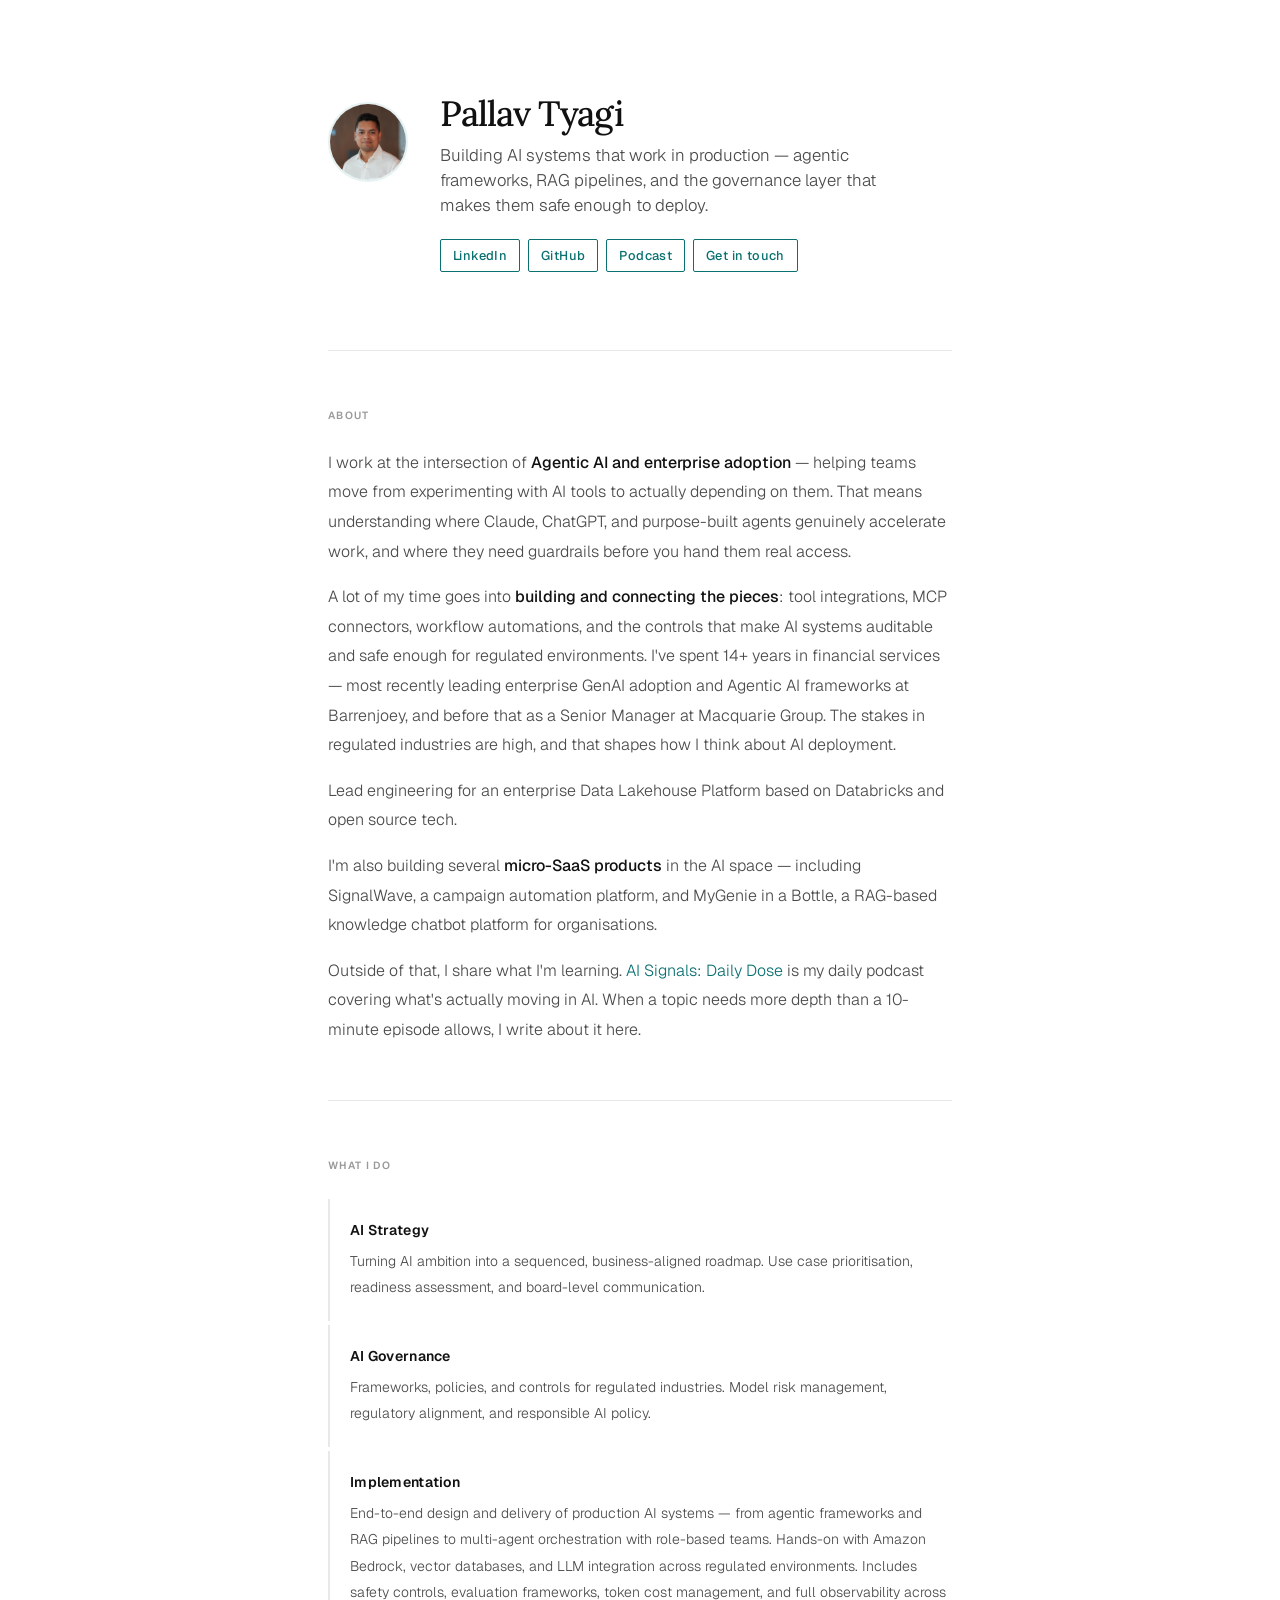
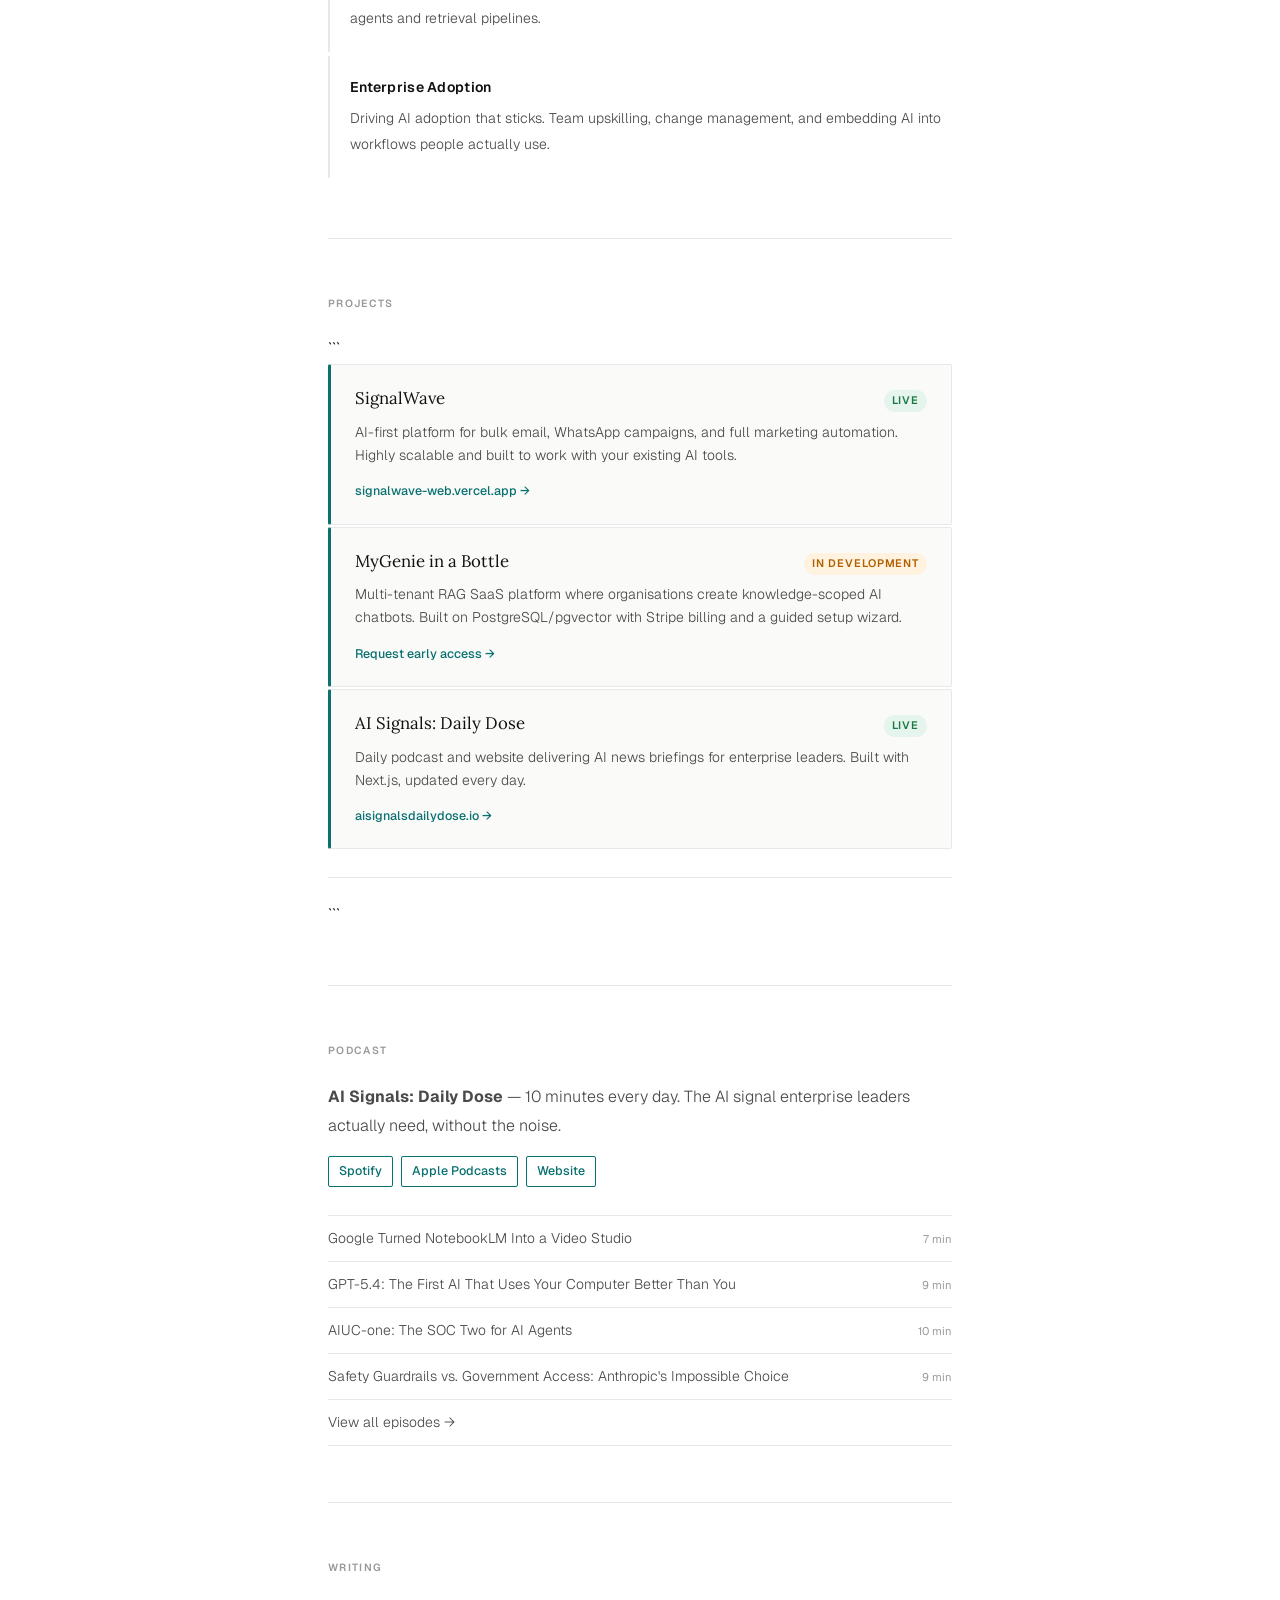
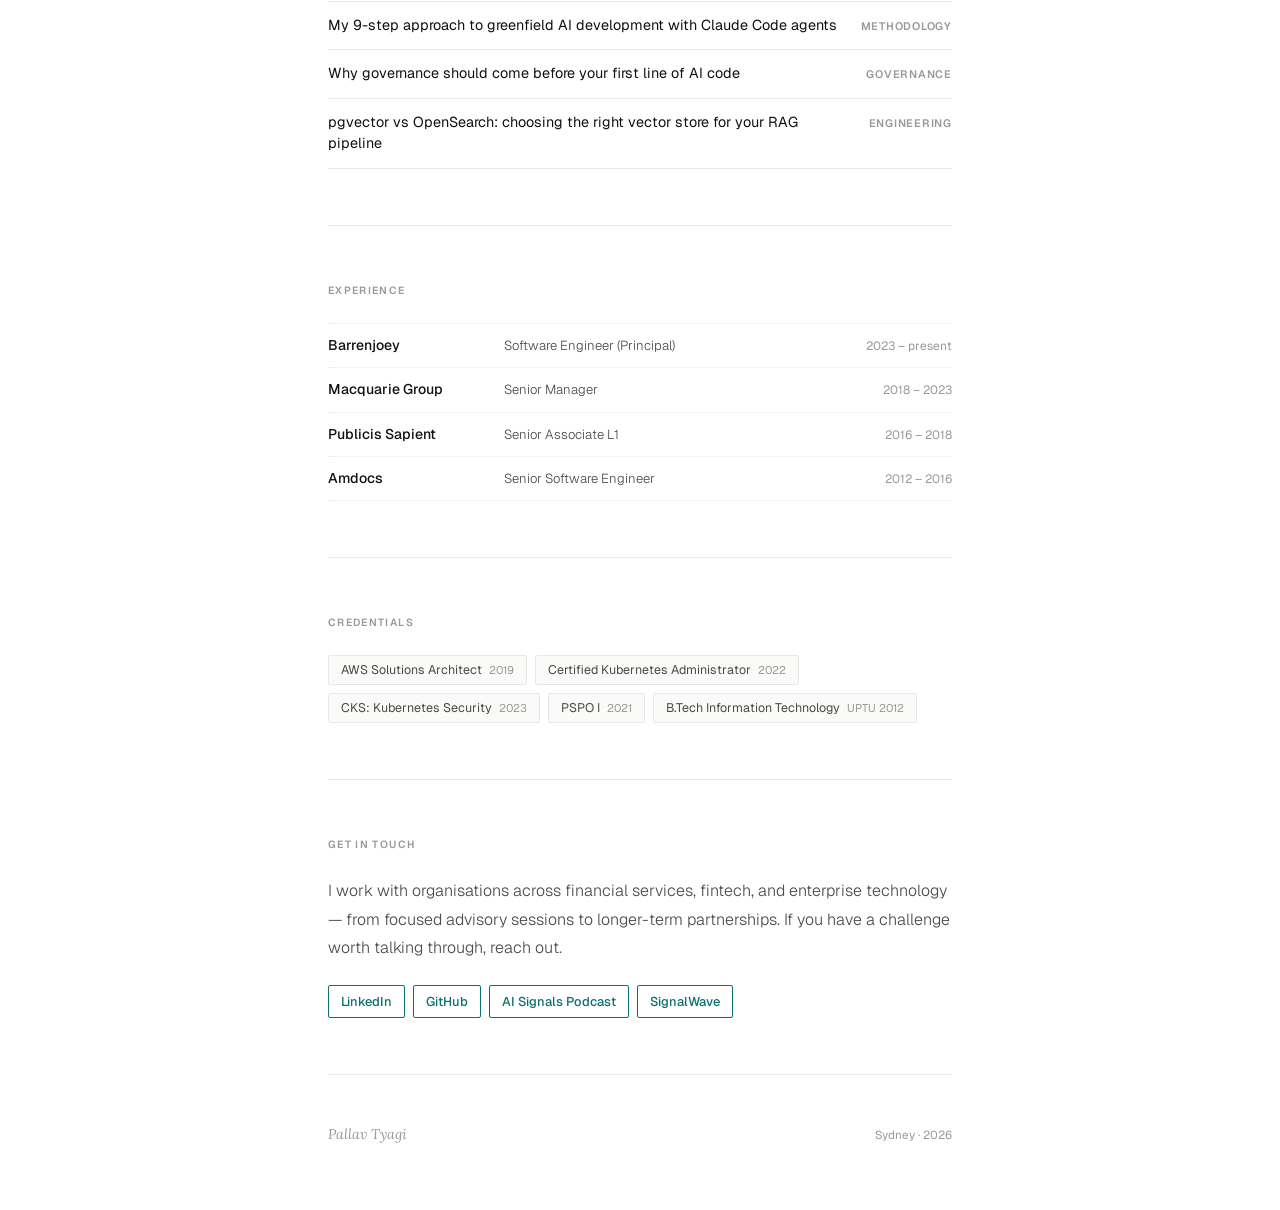
==== index.html @ a9b23c25 "Update index.html" ====
<!DOCTYPE html>

<html lang="en">
<head>
  <meta charset="UTF-8">
  <meta name="viewport" content="width=device-width, initial-scale=1.0">
  <title>Pallav Tyagi — AI & Engineering Leader, Sydney</title>
  <meta name="description" content="Pallav Tyagi is an AI & Engineering Leader based in Sydney, Australia, specialising in Agentic AI, RAG architectures, LLM integration, and AI governance for regulated industries.">
  <meta name="robots" content="index, follow">
  <link rel="canonical" href="https://pallavtyagi.github.io/">

  <!-- Open Graph -->

  <meta property="og:type" content="website">
  <meta property="og:url" content="https://pallavtyagi.github.io/">
  <meta property="og:title" content="Pallav Tyagi — AI & Engineering Leader">
  <meta property="og:description" content="AI & Engineering Leader based in Sydney, Australia. Specialising in Agentic AI, RAG architectures, LLM integration, and AI governance for regulated industries.">
  <meta property="og:site_name" content="Pallav Tyagi">

  <!-- Twitter / X -->

  <meta name="twitter:card" content="summary">
  <meta name="twitter:title" content="Pallav Tyagi — AI & Engineering Leader">
  <meta name="twitter:description" content="AI & Engineering Leader based in Sydney, Australia. Specialising in Agentic AI, RAG architectures, LLM integration, and AI governance.">

  <link rel="preconnect" href="https://fonts.googleapis.com">
  <link href="https://fonts.googleapis.com/css2?family=Lora:ital,wght@0,400;0,500;1,400&family=Geist:wght@300;400;500;600&display=swap" rel="stylesheet">

  <script type="application/ld+json">
  {"@context":"https://schema.org","@type":"Person","name":"Pallav Tyagi","jobTitle":"AI & Engineering Leader","description":"AI and engineering leader with 14+ years in financial services. Specialises in Agentic AI, RAG architectures, LLM integration, and AI governance.","url":"https://pallavtyagi.github.io","sameAs":["https://www.linkedin.com/in/pallavtyagi/","https://github.com/pallavtyagi","https://aisignalsdailydose.io"],"knowsAbout":["Agentic AI","RAG","LLM Integration","AI Governance","Amazon Bedrock","Databricks","pgvector"],"address":{"@type":"PostalAddress","addressLocality":"Sydney","addressCountry":"AU"}}
  </script>

  <style>
    *, *::before, *::after { box-sizing: border-box; margin: 0; padding: 0; }

    :root {
      --serif: 'Lora', Georgia, serif;
      --sans: 'Geist', system-ui, sans-serif;
      --ink: #111;
      --soft: #4a4a4a;
      --muted: #999;
      --rule: #e8e8e8;
      --teal: #0a7070;
      --teal-light: #e6f2f2;
      --bg: #fff;
      --bg-warm: #fafaf9;
    }

    html { scroll-behavior: smooth; }

    body {
      font-family: var(--sans);
      background: var(--bg);
      color: var(--ink);
      font-size: 16px;
      line-height: 1.65;
      -webkit-font-smoothing: antialiased;
    }

    a {
      color: var(--teal);
      text-decoration: none;
      border-bottom: 1px solid transparent;
      transition: border-color 0.15s, color 0.15s;
    }
    a:hover { border-bottom-color: var(--teal); }

    /* ─ LAYOUT ─ */
    .page {
      max-width: 680px;
      margin: 0 auto;
      padding: 0 28px;
    }

    /* ─ HERO ─ */
    .hero {
      padding: 96px 0 72px;
      position: relative;
    }

    .hero-inner {
      display: flex;
      align-items: flex-start;
      gap: 32px;
    }

    .photo {
      width: 80px;
      height: 80px;
      border-radius: 50%;
      object-fit: cover;
      object-position: top center;
      flex-shrink: 0;
      margin-top: 6px;
      border: 2px solid var(--teal-light);
    }

    .hero-text {}

    h1 {
      font-family: var(--serif);
      font-size: 2.2rem;
      font-weight: 500;
      letter-spacing: -0.03em;
      line-height: 1.05;
      color: var(--ink);
      margin-bottom: 10px;
    }

    .hero-sub {
      font-size: 1.05rem;
      font-weight: 300;
      color: var(--soft);
      line-height: 1.5;
      margin-bottom: 20px;
      max-width: 440px;
    }

    .hero-links {
      display: flex;
      gap: 0;
      flex-wrap: wrap;
    }
    .hero-links a {
      font-size: 0.8rem;
      font-weight: 500;
      color: var(--teal);
      border: 1px solid var(--teal);
      border-radius: 2px;
      padding: 5px 12px;
      margin-right: 8px;
      margin-bottom: 6px;
      letter-spacing: 0.03em;
      transition: background 0.15s, color 0.15s;
    }
    .hero-links a:hover {
      background: var(--teal);
      color: #fff;
      border-bottom-color: var(--teal);
    }

    /* ─ SECTIONS ─ */
    .section {
      padding: 56px 0;
      border-top: 1px solid var(--rule);
      position: relative;
    }

    h2.section-label {
      font-family: var(--sans);
      font-size: 0.65rem;
      font-weight: 600;
      letter-spacing: 0.13em;
      text-transform: uppercase;
      color: var(--muted);
      margin-bottom: 24px;
    }

    /* ─ ABOUT ─ */
    .about-text {
      font-size: 1rem;
      font-weight: 300;
      color: var(--soft);
      line-height: 1.85;
    }
    .about-text p + p { margin-top: 16px; }
    .about-text strong { font-weight: 500; color: var(--ink); }
    .about-text a { color: var(--teal); }

    /* ─ WHAT I DO ─ */
    .services-list {
      display: flex;
      flex-direction: column;
      gap: 0;
    }
    .service-item {
      padding: 20px 0 20px 20px;
      border-left: 2px solid var(--rule);
      margin-bottom: 4px;
      transition: border-color 0.2s;
    }
    .service-item:hover {
      border-left-color: var(--teal);
    }
    .service-title {
      font-size: 0.88rem;
      font-weight: 600;
      color: var(--ink);
      letter-spacing: 0.02em;
      margin-bottom: 6px;
      display: block;
    }
    .service-body {
      font-size: 0.875rem;
      font-weight: 300;
      color: var(--soft);
      line-height: 1.7;
    }

    /* ─ PROJECTS ─ */
    .projects-grid {
      display: flex;
      flex-direction: column;
      gap: 2px;
    }
    .project-card {
      background: var(--bg-warm);
      border: 1px solid var(--rule);
      border-left: 3px solid var(--teal);
      border-radius: 2px;
      padding: 20px 24px;
      transition: border-left-color 0.15s, background 0.15s;
    }
    .project-card:hover {
      background: var(--teal-light);
    }
    .project-top {
      display: flex;
      align-items: baseline;
      justify-content: space-between;
      margin-bottom: 8px;
      gap: 12px;
    }
    .project-name {
      font-family: var(--serif);
      font-size: 1.05rem;
      font-weight: 400;
      color: var(--ink);
    }
    .project-badge {
      font-size: 0.68rem;
      font-weight: 600;
      letter-spacing: 0.08em;
      text-transform: uppercase;
      padding: 2px 8px;
      border-radius: 20px;
      white-space: nowrap;
      flex-shrink: 0;
    }
    .badge-live {
      background: #e6f4ee;
      color: #1a7a44;
    }
    .badge-dev {
      background: #fff3e0;
      color: #b06000;
    }
    .project-body {
      font-size: 0.875rem;
      font-weight: 300;
      color: var(--soft);
      line-height: 1.65;
      margin-bottom: 10px;
    }
    .project-url {
      font-size: 0.78rem;
      font-weight: 500;
      color: var(--teal);
      border-bottom: none;
    }
    .project-url:hover { border-bottom-color: var(--teal); }

    /* ─ GITHUB ─ */
    .github-widgets {
      display: flex;
      flex-direction: column;
      gap: 10px;
      margin-top: 28px;
      padding-top: 24px;
      border-top: 1px solid var(--rule);
    }
    .github-widgets img {
      width: 100%;
      height: auto;
      display: block;
      border-radius: 4px;
    }

    /* ─ PODCAST ─ */
    .podcast-lead {
      font-size: 1rem;
      font-weight: 300;
      color: var(--soft);
      line-height: 1.8;
      margin-bottom: 16px;
    }
    .podcast-platforms {
      display: flex;
      flex-wrap: wrap;
      gap: 8px;
      margin-bottom: 28px;
    }
    .podcast-platforms a {
      font-size: 0.78rem;
      font-weight: 500;
      color: var(--teal);
      border: 1px solid var(--teal);
      border-radius: 2px;
      padding: 4px 10px;
      transition: background 0.15s, color 0.15s;
    }
    .podcast-platforms a:hover {
      background: var(--teal);
      color: #fff;
      border-bottom-color: var(--teal);
    }
    .ep-list {}
    .ep {
      display: flex;
      align-items: baseline;
      justify-content: space-between;
      gap: 16px;
      padding: 11px 0;
      border-bottom: 1px solid var(--rule);
    }
    .ep:first-child { border-top: 1px solid var(--rule); }
    .ep-title {
      font-size: 0.875rem;
      font-weight: 300;
      color: var(--soft);
    }
    .ep-title a { color: var(--soft); border-bottom: none; }
    .ep-title a:hover { color: var(--teal); }
    .ep-dur {
      font-size: 0.7rem;
      color: var(--muted);
      white-space: nowrap;
      flex-shrink: 0;
    }

    /* ─ WRITING ─ */
    .article {
      padding: 13px 0;
      border-bottom: 1px solid var(--rule);
      display: flex;
      align-items: baseline;
      justify-content: space-between;
      gap: 20px;
    }
    .article:first-child { border-top: 1px solid var(--rule); }
    .article-title {
      font-size: 0.9rem;
      font-weight: 400;
      color: var(--ink);
      line-height: 1.45;
    }
    .article-title:hover { color: var(--teal); border-bottom: none; }
    .article-tag {
      font-size: 0.68rem;
      font-weight: 600;
      letter-spacing: 0.07em;
      text-transform: uppercase;
      color: var(--muted);
      white-space: nowrap;
      flex-shrink: 0;
    }

    /* ─ EXPERIENCE (light timeline) ─ */
    .timeline {
      display: flex;
      flex-direction: column;
      gap: 0;
    }
    .tl-row {
      display: flex;
      align-items: baseline;
      gap: 16px;
      padding: 10px 0;
      border-bottom: 1px dotted var(--rule);
    }
    .tl-row:first-child { border-top: 1px dotted var(--rule); }
    .tl-co {
      font-size: 0.88rem;
      font-weight: 500;
      color: var(--ink);
      min-width: 160px;
      flex-shrink: 0;
    }
    .tl-role {
      font-size: 0.82rem;
      font-weight: 300;
      color: var(--soft);
      flex: 1;
    }
    .tl-period {
      font-size: 0.75rem;
      color: var(--muted);
      white-space: nowrap;
      flex-shrink: 0;
    }

    /* ─ CREDENTIALS (inline chips) ─ */
    .cred-list {
      display: flex;
      flex-wrap: wrap;
      gap: 8px;
    }
    .cred-chip {
      font-size: 0.78rem;
      font-weight: 400;
      color: var(--soft);
      background: var(--bg-warm);
      border: 1px solid var(--rule);
      border-radius: 2px;
      padding: 5px 12px;
      line-height: 1.4;
    }
    .cred-chip span {
      color: var(--muted);
      font-size: 0.7rem;
      margin-left: 4px;
    }

    /* ─ CONTACT ─ */
    .contact-text {
      font-size: 1rem;
      font-weight: 300;
      color: var(--soft);
      line-height: 1.8;
      margin-bottom: 22px;
    }
    .contact-links {
      display: flex;
      flex-wrap: wrap;
      gap: 8px;
    }
    .contact-links a {
      font-size: 0.8rem;
      font-weight: 500;
      color: var(--teal);
      border: 1px solid var(--teal);
      border-radius: 2px;
      padding: 5px 12px;
      transition: background 0.15s, color 0.15s;
    }
    .contact-links a:hover {
      background: var(--teal);
      color: #fff;
      border-bottom-color: var(--teal);
    }

    /* ─ FOOTER ─ */
    footer {
      padding: 48px 0 64px;
      border-top: 1px solid var(--rule);
      display: flex;
      align-items: center;
      justify-content: space-between;
    }
    .footer-name {
      font-family: var(--serif);
      font-size: 0.88rem;
      color: var(--muted);
      font-style: italic;
    }
    .footer-note {
      font-size: 0.73rem;
      color: var(--muted);
    }

    /* ─ FADE ─ */
    .fade {
      opacity: 0;
      transform: translateY(14px);
      transition: opacity 0.55s ease, transform 0.55s ease;
    }
    .fade.in { opacity: 1; transform: none; }

    /* ─ RESPONSIVE ─ */
    @media (max-width: 600px) {
      .hero-inner { flex-direction: column; gap: 20px; padding: 64px 0 48px; }
      .hero { padding: 64px 0 48px; }
      h1 { font-size: 1.75rem; }
      .tl-co { min-width: 120px; }
      .tl-row { flex-wrap: wrap; gap: 2px; }
      .tl-period { width: 100%; padding-left: 0; }
    }
  </style>

</head>
<body>
<div class="page">

  <!-- HERO -->

  <header class="hero fade">
    <div class="hero-inner">
      <img class="photo" src="[data-uri]" alt="Pallav Tyagi" />
      <div class="hero-text">
        <h1>Pallav Tyagi</h1>
        <p class="hero-sub">Building AI systems that work in production &mdash; agentic frameworks, RAG pipelines, and the governance layer that makes them safe enough to deploy.</p>
        <div class="hero-links">
          <a href="https://www.linkedin.com/in/pallavtyagi/" target="_blank" rel="noopener" aria-label="Pallav Tyagi on LinkedIn">LinkedIn</a>
          <a href="https://github.com/pallavtyagi" target="_blank" rel="noopener" aria-label="Pallav Tyagi on GitHub">GitHub</a>
          <a href="https://aisignalsdailydose.io" target="_blank" rel="noopener" aria-label="AI Signals Daily Dose Podcast">Podcast</a>
          <a href="#contact">Get in touch</a>
        </div>
      </div>
    </div>
  </header>

<main>
  <!-- ABOUT -->
  <section class="section fade" id="about">
    <h2 class="section-label">About</h2>
    <div class="about-text">
      <p>I work at the intersection of <strong>Agentic AI and enterprise adoption</strong> — helping teams move from experimenting with AI tools to actually depending on them. That means understanding where Claude, ChatGPT, and purpose-built agents genuinely accelerate work, and where they need guardrails before you hand them real access.</p>
      <p>A lot of my time goes into <strong>building and connecting the pieces</strong>: tool integrations, MCP connectors, workflow automations, and the controls that make AI systems auditable and safe enough for regulated environments. I've spent 14+ years in financial services — most recently leading enterprise GenAI adoption and Agentic AI frameworks at Barrenjoey, and before that as a Senior Manager at Macquarie Group. The stakes in regulated industries are high, and that shapes how I think about AI deployment.</p>
      <p>Lead engineering for an enterprise Data Lakehouse Platform based on Databricks and open source tech.</p>
      <p>I'm also building several <strong>micro-SaaS products</strong> in the AI space — including SignalWave, a campaign automation platform, and MyGenie in a Bottle, a RAG-based knowledge chatbot platform for organisations.</p>
      <p>Outside of that, I share what I'm learning. <a href="https://aisignalsdailydose.io" target="_blank" rel="noopener">AI Signals: Daily Dose</a> is my daily podcast covering what's actually moving in AI. When a topic needs more depth than a 10-minute episode allows, I write about it here.</p>
    </div>
  </section>

  <!-- WHAT I DO -->

  <section class="section fade" id="services">
    <h2 class="section-label">What I do</h2>
    <div class="services-list">
      <div class="service-item">
        <span class="service-title">AI Strategy</span>
        <span class="service-body">Turning AI ambition into a sequenced, business-aligned roadmap. Use case prioritisation, readiness assessment, and board-level communication.</span>
      </div>
      <div class="service-item">
        <span class="service-title">AI Governance</span>
        <span class="service-body">Frameworks, policies, and controls for regulated industries. Model risk management, regulatory alignment, and responsible AI policy.</span>
      </div>
      <div class="service-item">
        <span class="service-title">Implementation</span>
        <span class="service-body">End-to-end design and delivery of production AI systems — from agentic frameworks and RAG pipelines to multi-agent orchestration with role-based teams. Hands-on with Amazon Bedrock, vector databases, and LLM integration across regulated environments. Includes safety controls, evaluation frameworks, token cost management, and full observability across agents and retrieval pipelines.</span>
      </div>
      <div class="service-item">
        <span class="service-title">Enterprise Adoption</span>
        <span class="service-body">Driving AI adoption that sticks. Team upskilling, change management, and embedding AI into workflows people actually use.</span>
      </div>
    </div>
  </section>

  <!-- PROJECTS -->

  <section class="section fade" id="projects">
    <h2 class="section-label">Projects</h2>
    <div class="projects-grid">

```
  <div class="project-card">
    <div class="project-top">
      <span class="project-name">SignalWave</span>
      <span class="project-badge badge-live">Live</span>
    </div>
    <p class="project-body">AI-first platform for bulk email, WhatsApp campaigns, and full marketing automation. Highly scalable and built to work with your existing AI tools.</p>
    <a class="project-url" href="https://signalwave-web.vercel.app" target="_blank" rel="noopener">signalwave-web.vercel.app &rarr;</a>
  </div>

  <div class="project-card">
    <div class="project-top">
      <span class="project-name">MyGenie in a Bottle</span>
      <span class="project-badge badge-dev">In development</span>
    </div>
    <p class="project-body">Multi-tenant RAG SaaS platform where organisations create knowledge-scoped AI chatbots. Built on PostgreSQL/pgvector with Stripe billing and a guided setup wizard.</p>
    <a class="project-url" href="#contact">Request early access &rarr;</a>
  </div>

  <div class="project-card">
    <div class="project-top">
      <span class="project-name">AI Signals: Daily Dose</span>
      <span class="project-badge badge-live">Live</span>
    </div>
    <p class="project-body">Daily podcast and website delivering AI news briefings for enterprise leaders. Built with Next.js, updated every day.</p>
    <a class="project-url" href="https://aisignalsdailydose.io" target="_blank" rel="noopener">aisignalsdailydose.io &rarr;</a>
  </div>

</div>

<div class="github-widgets">
  <img
    src="https://github-readme-streak-stats.herokuapp.com?user=pallavtyagi&theme=default&hide_border=true&background=FFFFFF&ring=0a7070&fire=0d8a8a&currStreakLabel=0a7070&sideLabels=999999&dates=999999&currStreakNum=1a1a1a&sideNums=1a1a1a"
    alt="GitHub commit streak"
    onerror="this.style.display='none'"
  />
  <img
    src="https://github-readme-stats.vercel.app/api?username=pallavtyagi&show_icons=true&hide_border=true&bg_color=FFFFFF&title_color=0a7070&icon_color=0d8a8a&text_color=555555&hide_rank=true&include_all_commits=true"
    alt="GitHub stats"
    onerror="this.style.display='none'"
  />
</div>
```

  </section>

  <!-- PODCAST -->

  <section class="section fade" id="podcast">
    <h2 class="section-label">Podcast</h2>
    <p class="podcast-lead"><strong>AI Signals: Daily Dose</strong> &mdash; 10 minutes every day. The AI signal enterprise leaders actually need, without the noise.</p>
    <div class="podcast-platforms">
      <a href="https://open.spotify.com/show/1GAllAE8uldTko4OT2Vja0" target="_blank" rel="noopener">Spotify</a>
      <a href="https://podcasts.apple.com/au/podcast/ai-signals-daily-dose/id1878894464" target="_blank" rel="noopener">Apple Podcasts</a>
      <a href="https://aisignalsdailydose.io" target="_blank" rel="noopener">Website</a>
    </div>
    <div class="ep-list">
      <div class="ep">
        <span class="ep-title"><a href="https://aisignalsdailydose.io/episodes" target="_blank" rel="noopener">Google Turned NotebookLM Into a Video Studio</a></span>
        <span class="ep-dur">7 min</span>
      </div>
      <div class="ep">
        <span class="ep-title"><a href="https://aisignalsdailydose.io/episodes" target="_blank" rel="noopener">GPT-5.4: The First AI That Uses Your Computer Better Than You</a></span>
        <span class="ep-dur">9 min</span>
      </div>
      <div class="ep">
        <span class="ep-title"><a href="https://aisignalsdailydose.io/episodes" target="_blank" rel="noopener">AIUC-one: The SOC Two for AI Agents</a></span>
        <span class="ep-dur">10 min</span>
      </div>
      <div class="ep">
        <span class="ep-title"><a href="https://aisignalsdailydose.io/episodes" target="_blank" rel="noopener">Safety Guardrails vs. Government Access: Anthropic's Impossible Choice</a></span>
        <span class="ep-dur">9 min</span>
      </div>
      <div class="ep">
        <span class="ep-title"><a href="https://aisignalsdailydose.io/episodes" target="_blank" rel="noopener">View all episodes &rarr;</a></span>
        <span class="ep-dur"></span>
      </div>
    </div>
  </section>

  <!-- WRITING -->

  <section class="section fade" id="writing">
    <h2 class="section-label">Writing</h2>
    <div>
      <div class="article">
        <a class="article-title" href="#">My 9-step approach to greenfield AI development with Claude Code agents</a>
        <span class="article-tag">Methodology</span>
      </div>
      <div class="article">
        <a class="article-title" href="#">Why governance should come before your first line of AI code</a>
        <span class="article-tag">Governance</span>
      </div>
      <div class="article">
        <a class="article-title" href="#">pgvector vs OpenSearch: choosing the right vector store for your RAG pipeline</a>
        <span class="article-tag">Engineering</span>
      </div>
    </div>
  </section>

  <!-- EXPERIENCE -->

  <section class="section fade" id="experience">
    <h2 class="section-label">Experience</h2>
    <div class="timeline">
      <div class="tl-row">
        <span class="tl-co">Barrenjoey</span>
        <span class="tl-role">Software Engineer (Principal)</span>
        <span class="tl-period">2023 &ndash; present</span>
      </div>
      <div class="tl-row">
        <span class="tl-co">Macquarie Group</span>
        <span class="tl-role">Senior Manager</span>
        <span class="tl-period">2018 &ndash; 2023</span>
      </div>
      <div class="tl-row">
        <span class="tl-co">Publicis Sapient</span>
        <span class="tl-role">Senior Associate L1</span>
        <span class="tl-period">2016 &ndash; 2018</span>
      </div>
      <div class="tl-row">
        <span class="tl-co">Amdocs</span>
        <span class="tl-role">Senior Software Engineer</span>
        <span class="tl-period">2012 &ndash; 2016</span>
      </div>
    </div>
  </section>

  <!-- CREDENTIALS -->

  <section class="section fade" id="credentials">
    <h2 class="section-label">Credentials</h2>
    <div class="cred-list">
      <div class="cred-chip">AWS Solutions Architect <span>2019</span></div>
      <div class="cred-chip">Certified Kubernetes Administrator <span>2022</span></div>
      <div class="cred-chip">CKS: Kubernetes Security <span>2023</span></div>
      <div class="cred-chip">PSPO I <span>2021</span></div>
      <div class="cred-chip">B.Tech Information Technology <span>UPTU 2012</span></div>
    </div>
  </section>

  <!-- CONTACT -->

  <section class="section fade" id="contact">
    <h2 class="section-label">Get in touch</h2>
    <p class="contact-text">I work with organisations across financial services, fintech, and enterprise technology &mdash; from focused advisory sessions to longer-term partnerships. If you have a challenge worth talking through, reach out.</p>
    <div class="contact-links">
      <a href="https://www.linkedin.com/in/pallavtyagi/" target="_blank" rel="noopener">LinkedIn</a>
      <a href="https://github.com/pallavtyagi" target="_blank" rel="noopener">GitHub</a>
      <a href="https://aisignalsdailydose.io" target="_blank" rel="noopener">AI Signals Podcast</a>
      <a href="https://signalwave-web.vercel.app" target="_blank" rel="noopener">SignalWave</a>
    </div>
  </section>

</main>

  <!-- FOOTER -->

  <footer>
    <span class="footer-name">Pallav Tyagi</span>
    <span class="footer-note">Sydney &middot; 2026</span>
  </footer>

</div>

<script>
  // Nav scroll — minimal, just a class on body
  window.addEventListener('scroll', () => {
    document.body.classList.toggle('scrolled', window.scrollY > 40);
  });

  // Fade in on scroll
  const els = document.querySelectorAll('.fade');
  const io = new IntersectionObserver(entries => {
    entries.forEach((e, i) => {
      if (e.isIntersecting) {
        setTimeout(() => e.target.classList.add('in'), i * 40);
        io.unobserve(e.target);
      }
    });
  }, { threshold: 0.08 });
  els.forEach(el => io.observe(el));
</script>

</body>
</html>
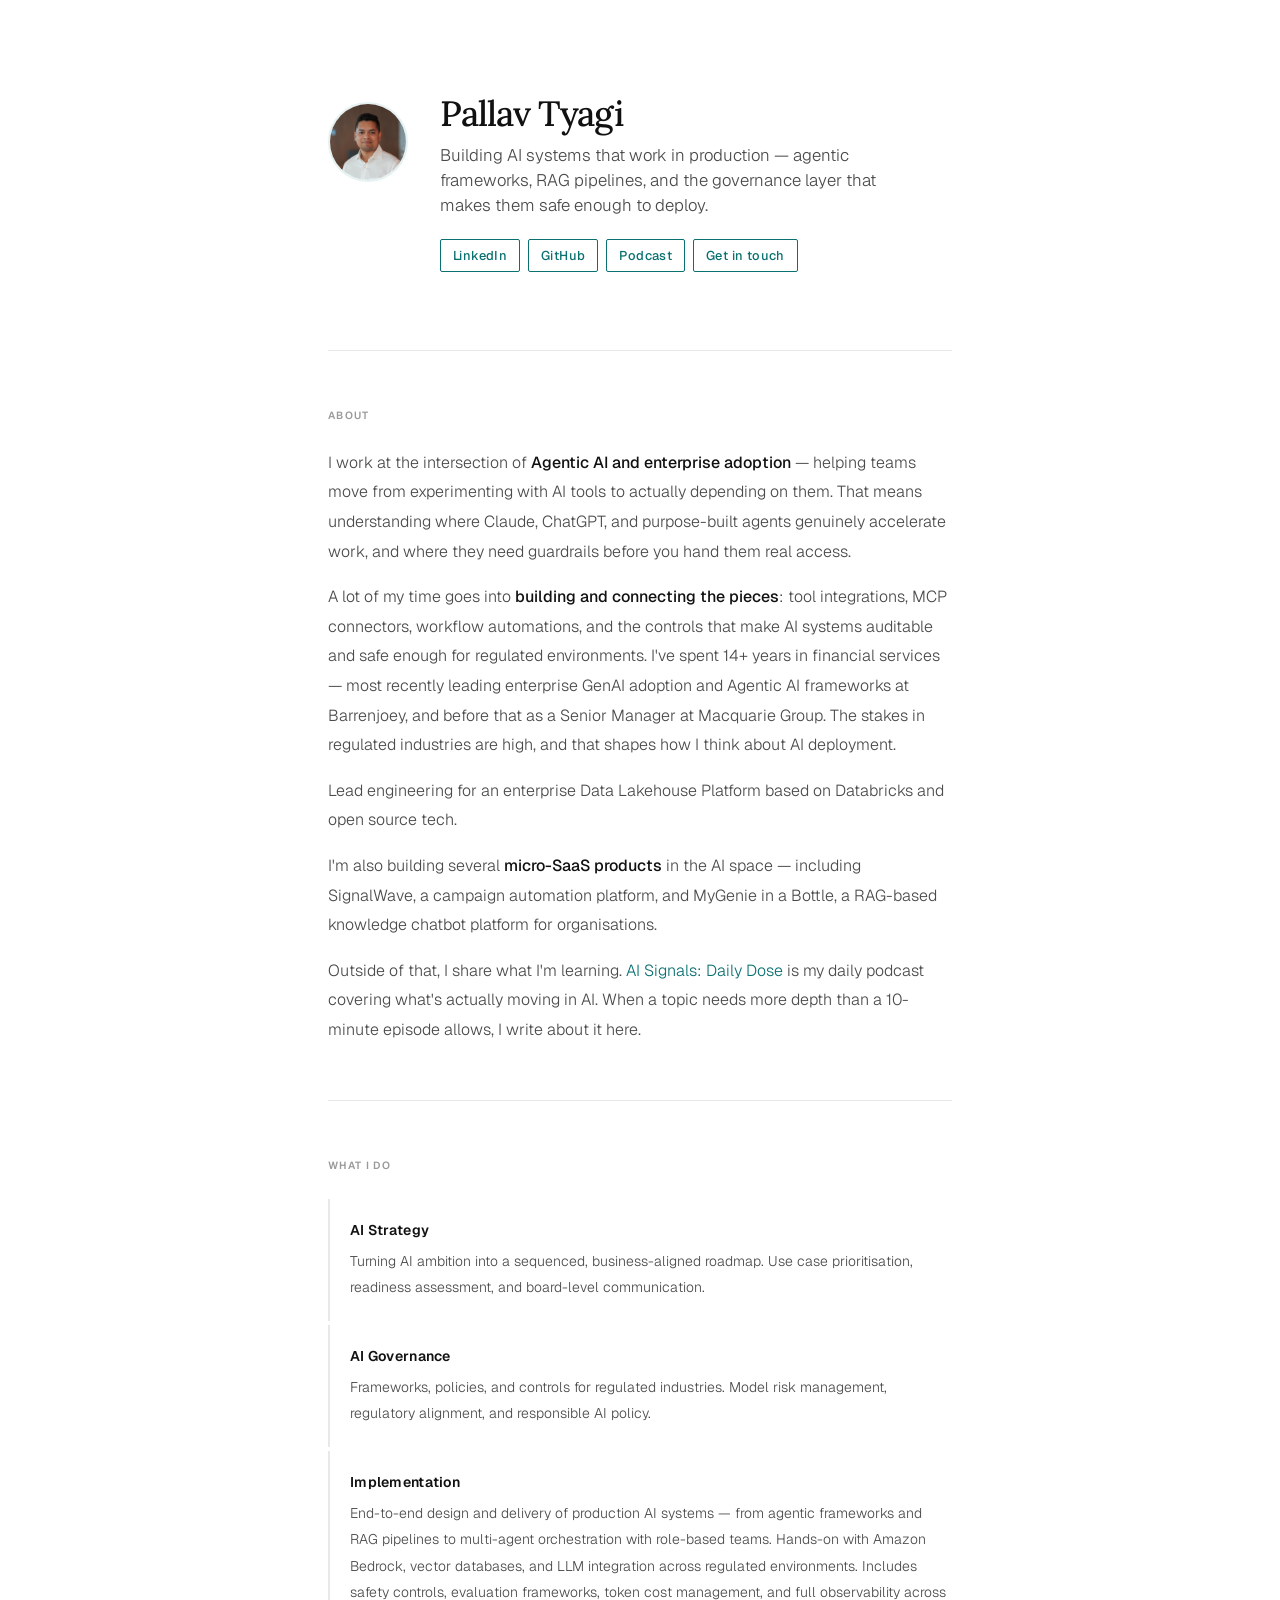
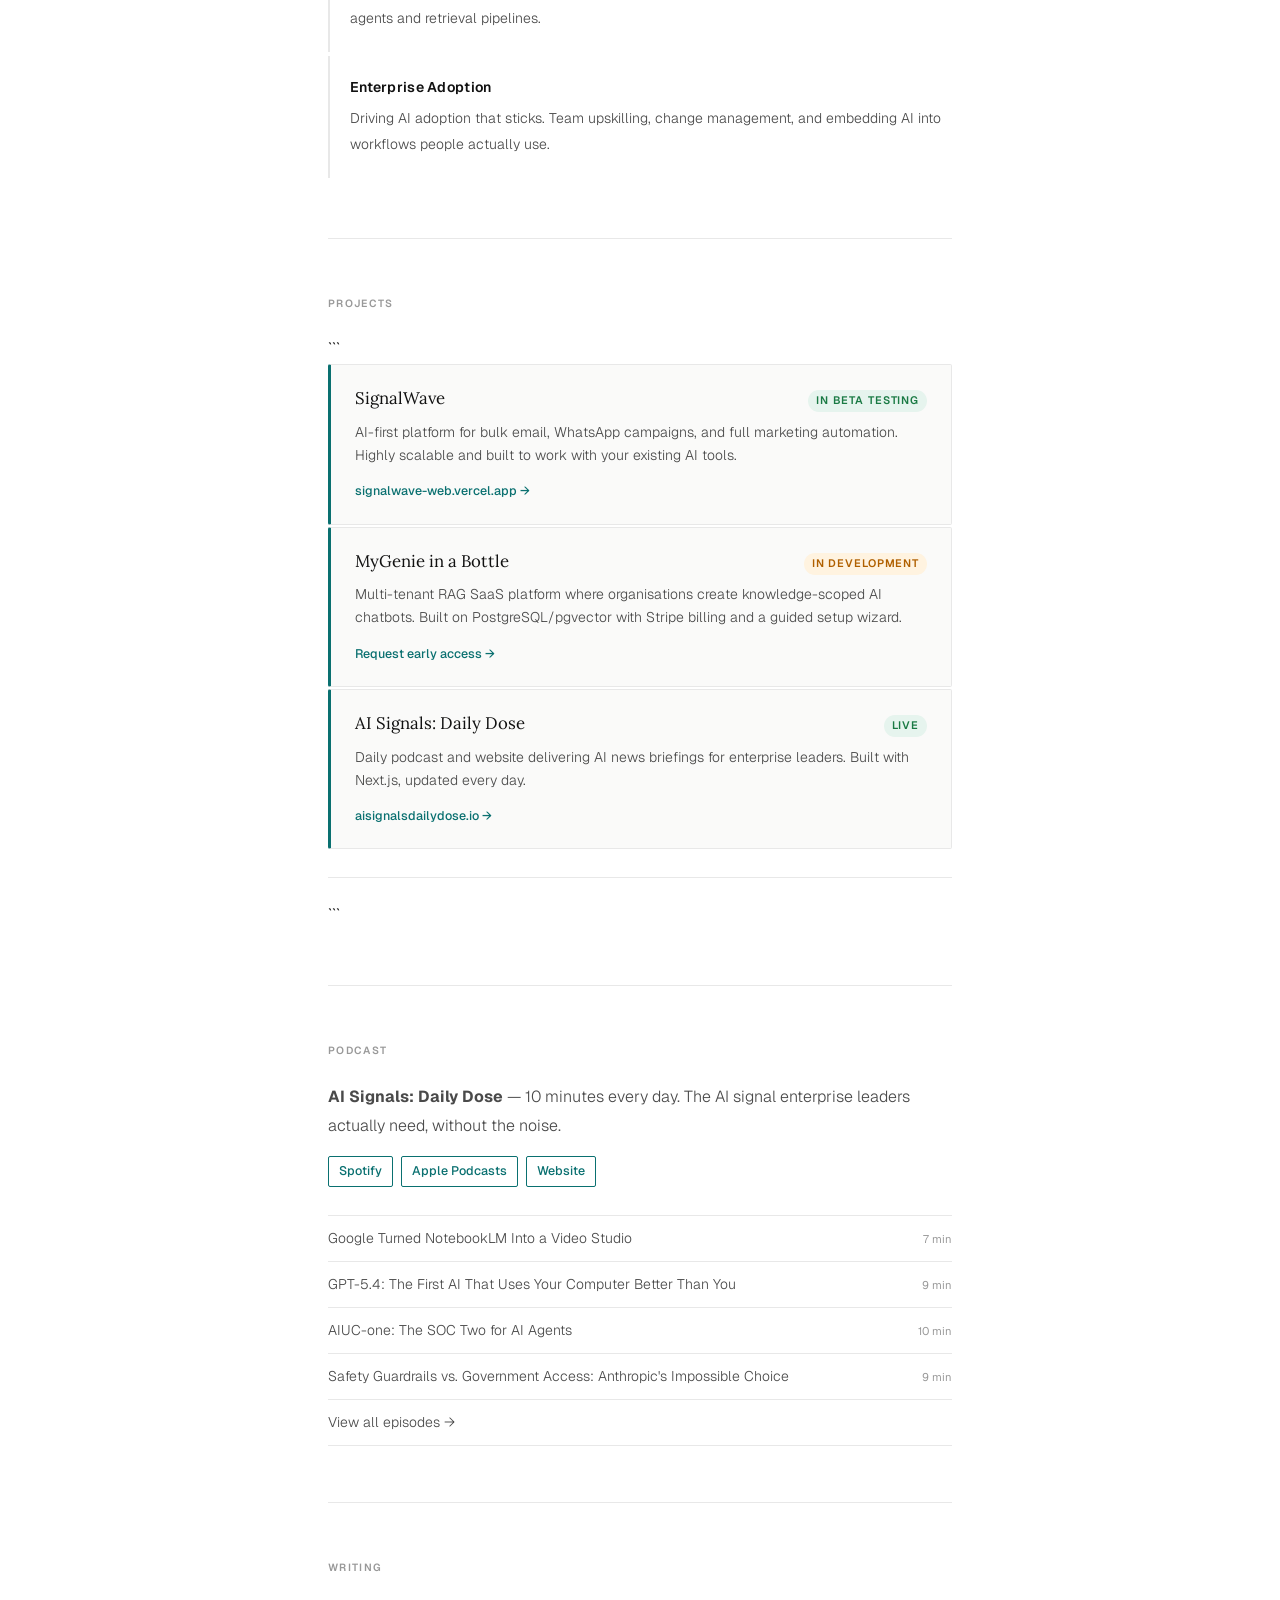
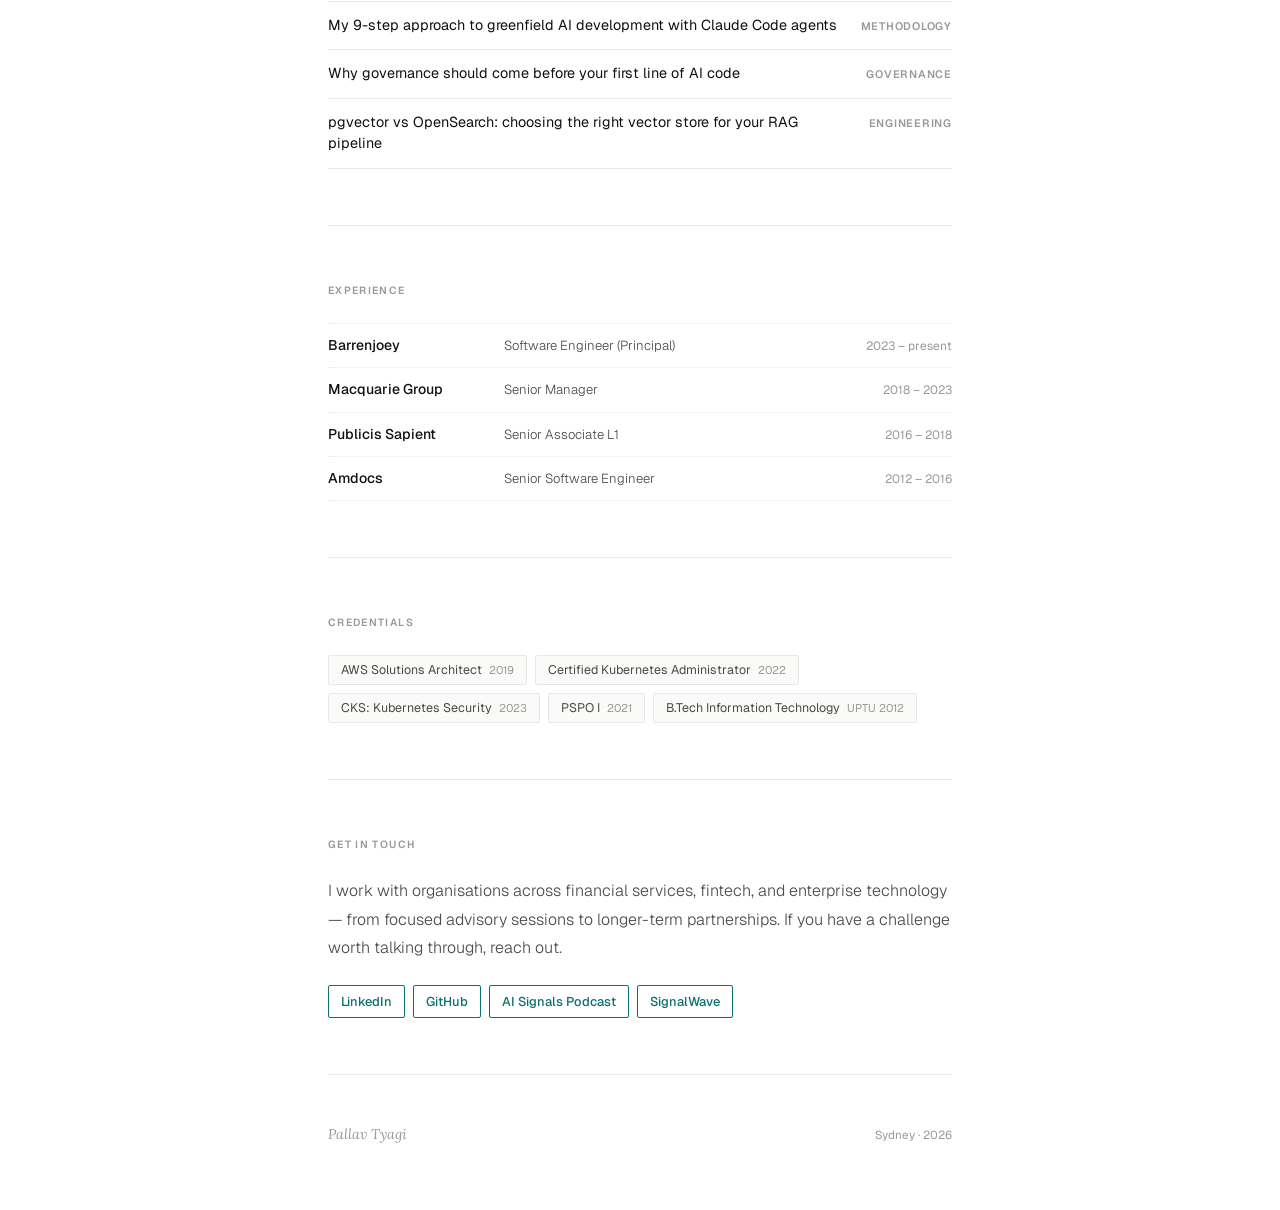
==== commit 192a3adf: "Update index.html" ====
--- a/index.html
+++ b/index.html
@@ -546,7 +546,7 @@
   <div class="project-card">
     <div class="project-top">
       <span class="project-name">SignalWave</span>
-      <span class="project-badge badge-live">Live</span>
+      <span class="project-badge badge-live">In Beta Testing</span>
     </div>
     <p class="project-body">AI-first platform for bulk email, WhatsApp campaigns, and full marketing automation. Highly scalable and built to work with your existing AI tools.</p>
     <a class="project-url" href="https://signalwave-web.vercel.app" target="_blank" rel="noopener">signalwave-web.vercel.app &rarr;</a>
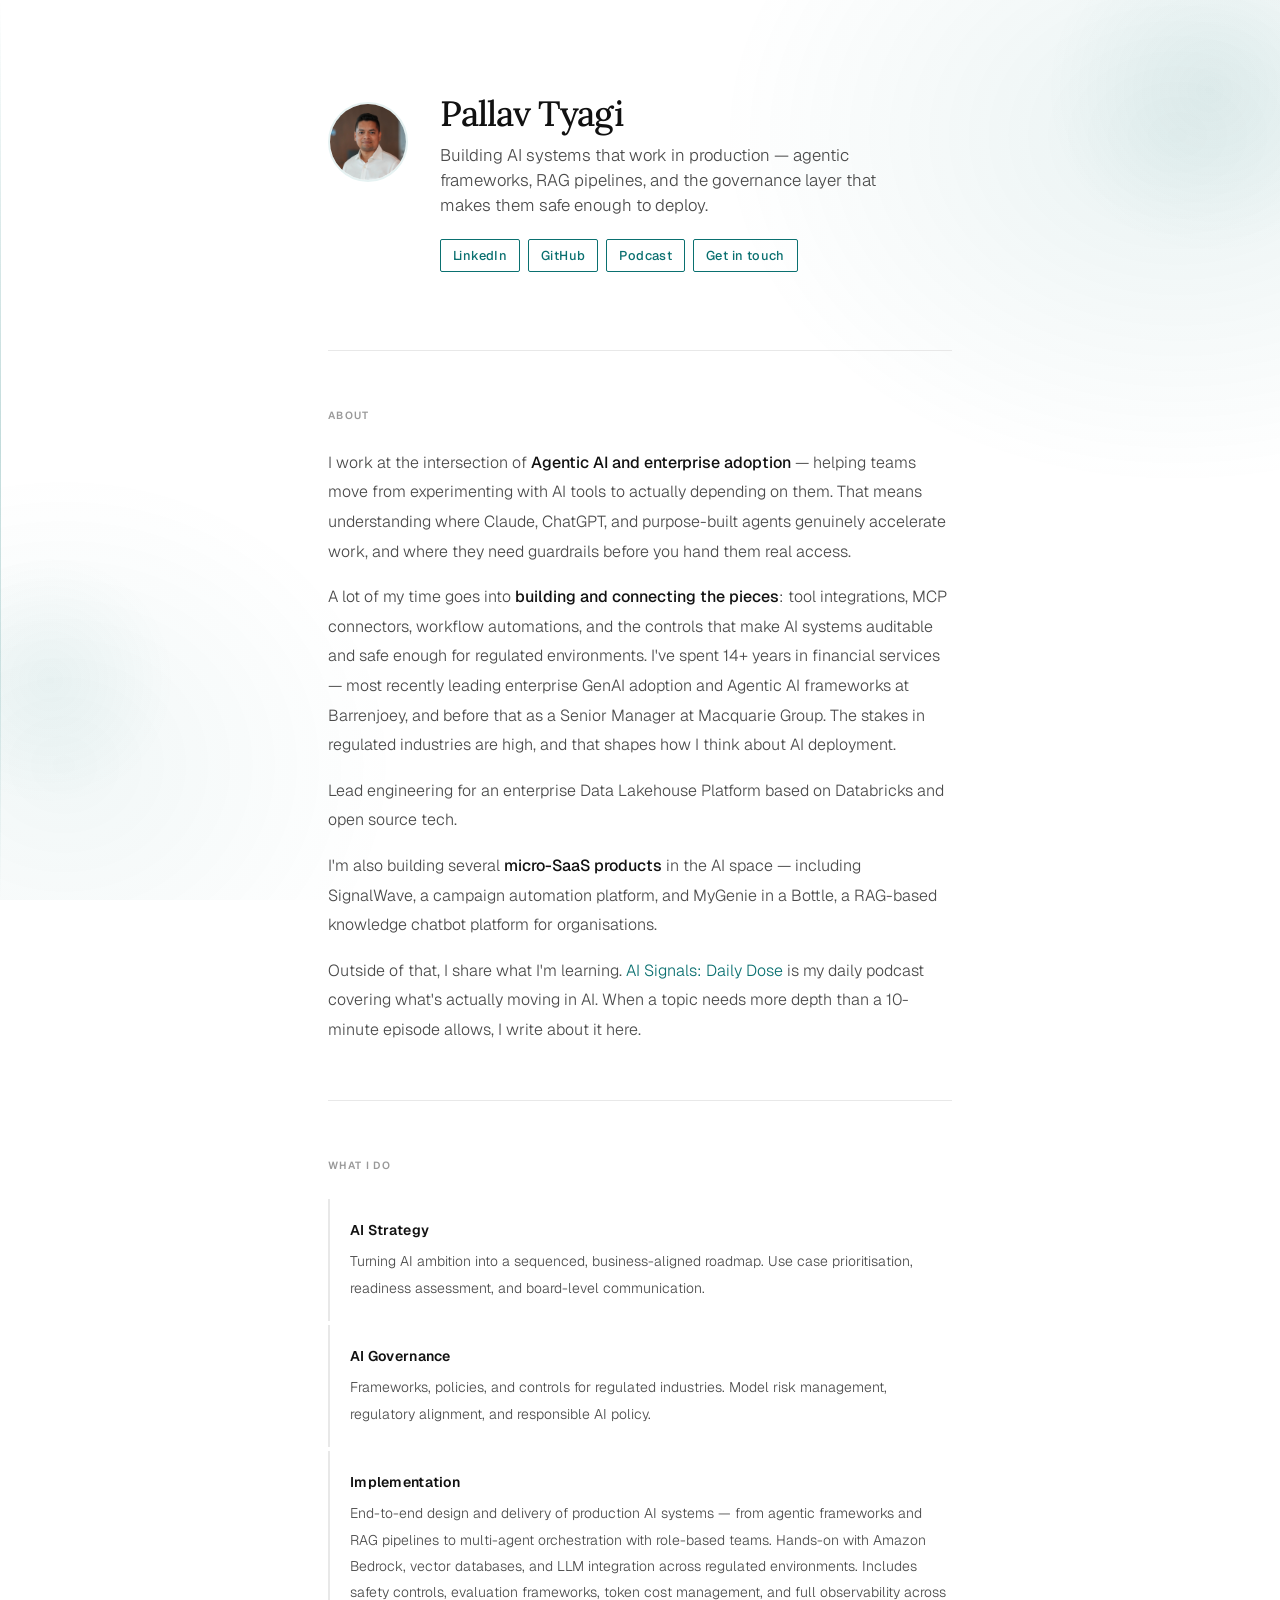
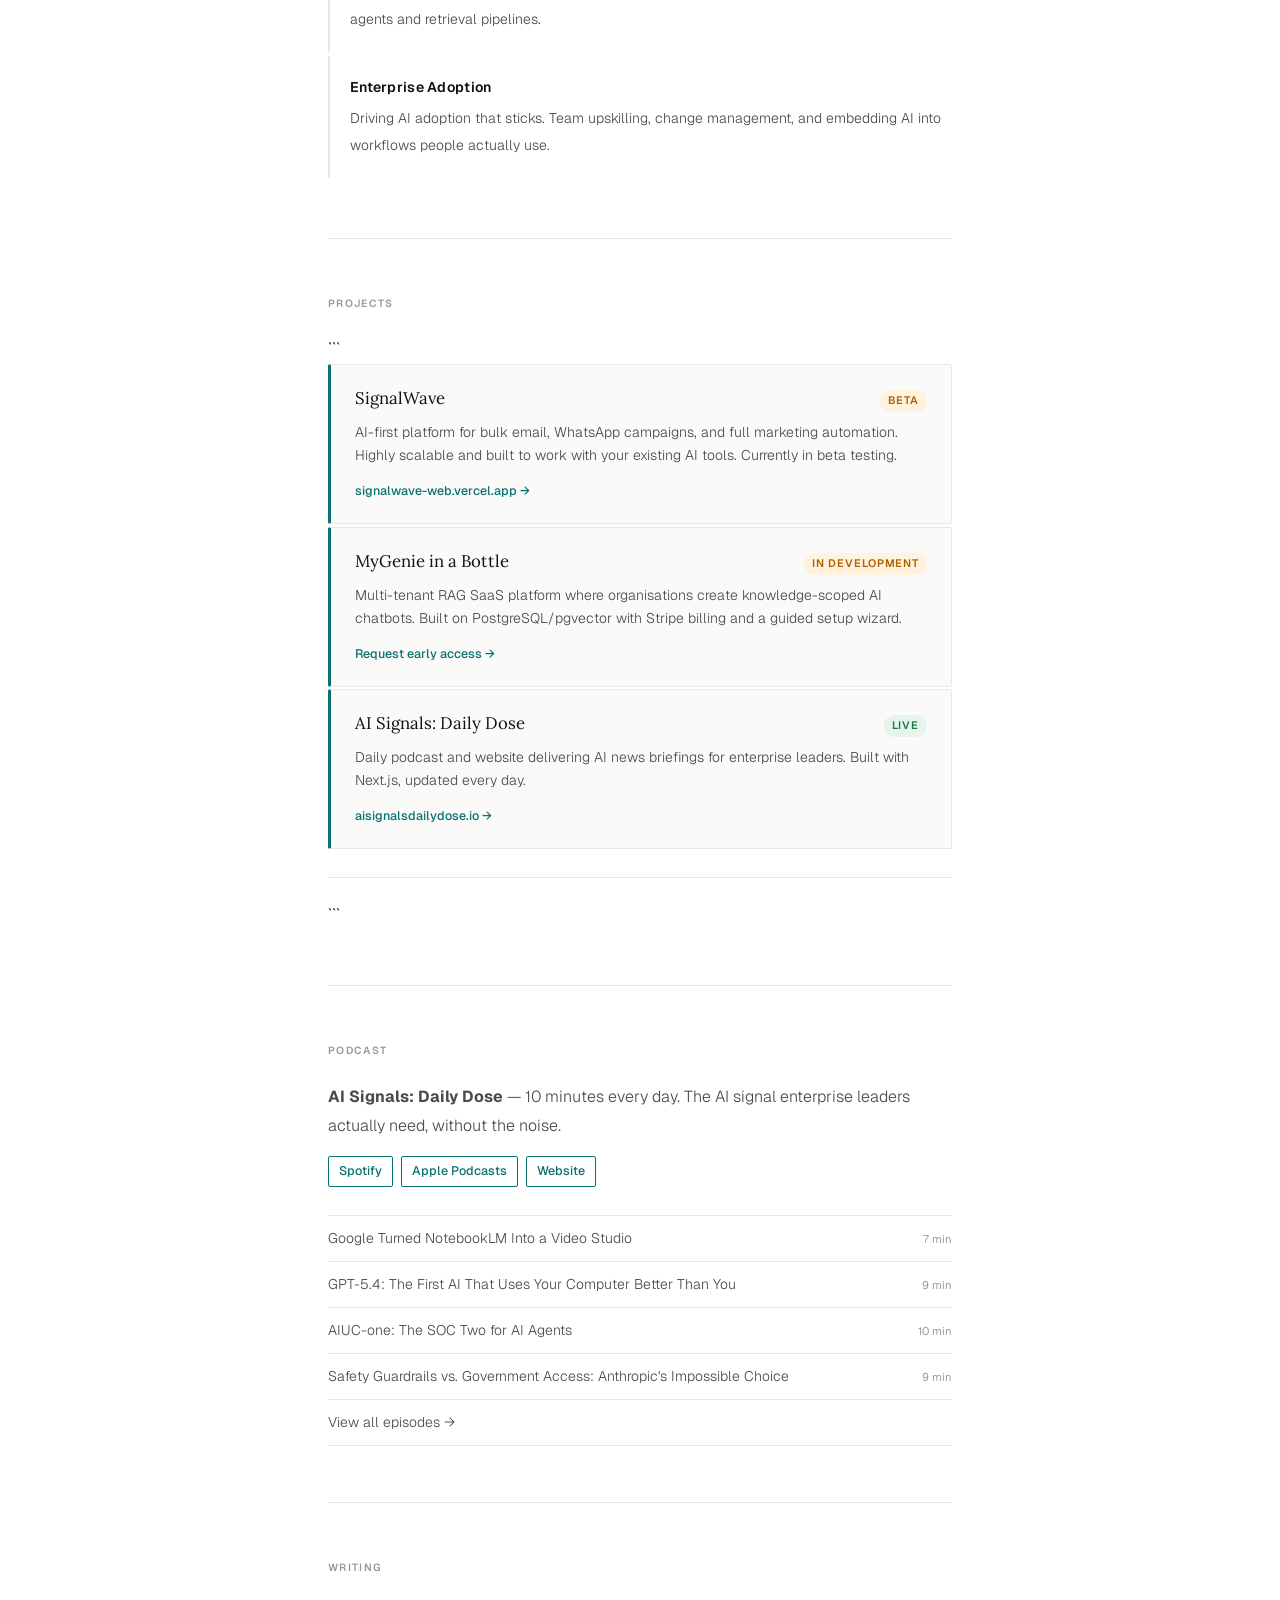
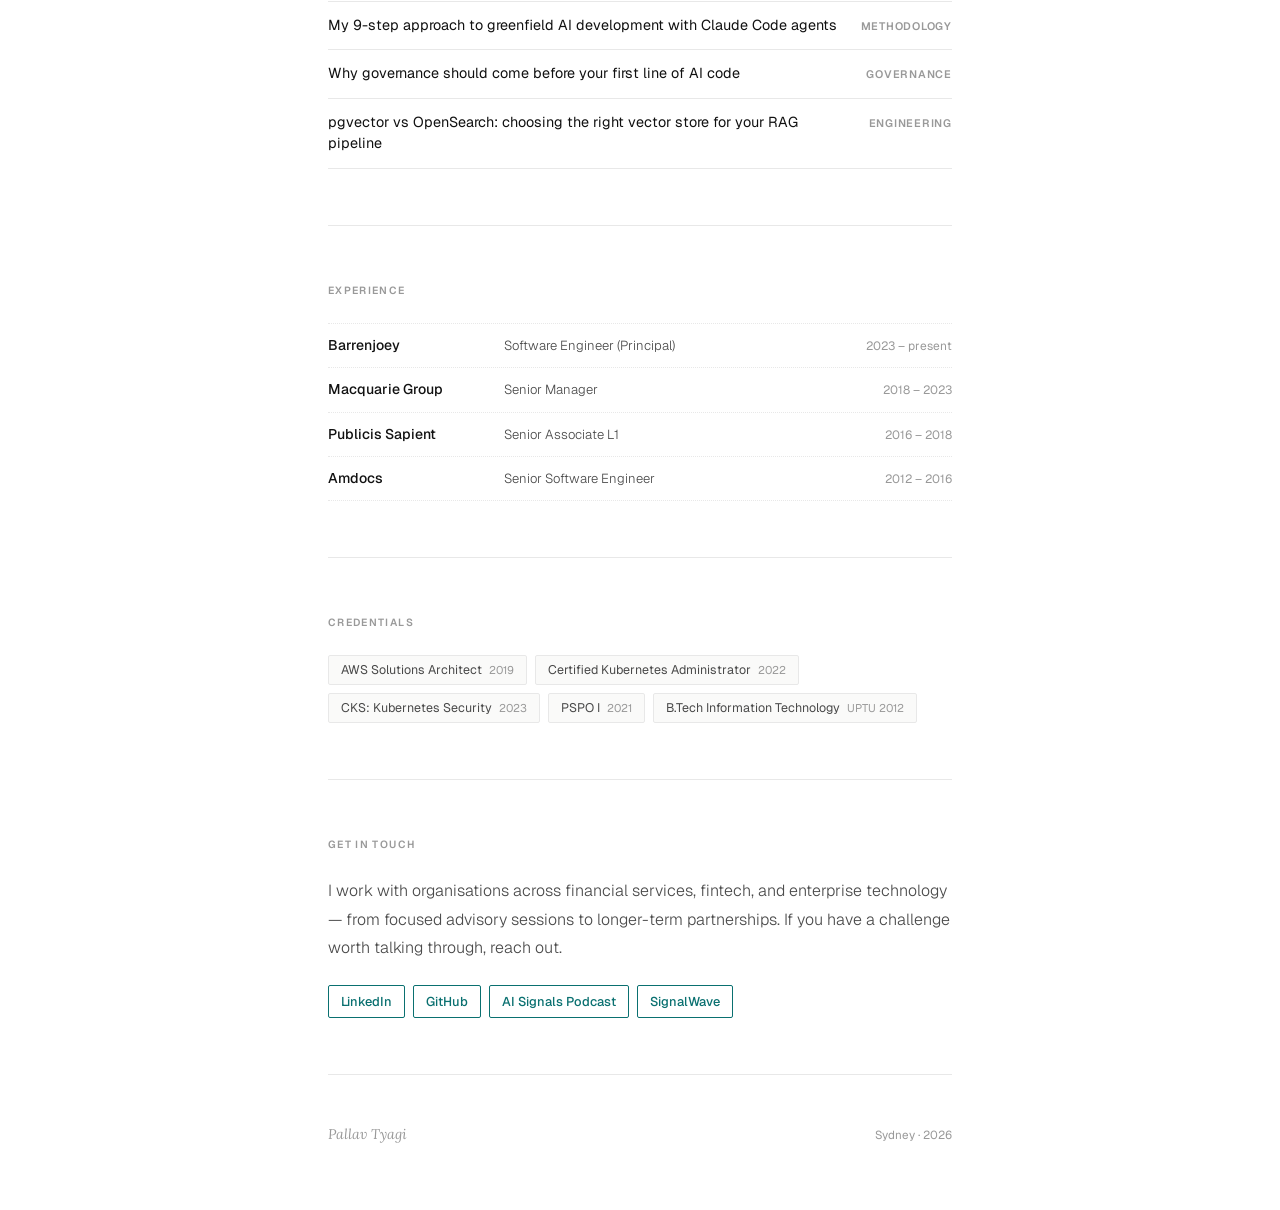
==== commit ef50a8f1: "Update index.html" ====
--- a/index.html
+++ b/index.html
@@ -93,6 +93,7 @@
       flex-shrink: 0;
       margin-top: 6px;
       border: 2px solid var(--teal-light);
+      will-change: transform;
     }
 
     .hero-text {}
@@ -178,6 +179,7 @@
       border-left: 2px solid var(--rule);
       margin-bottom: 4px;
       transition: border-color 0.2s;
+      will-change: transform;
     }
     .service-item:hover {
       border-left-color: var(--teal);
@@ -210,6 +212,7 @@
       border-radius: 2px;
       padding: 20px 24px;
       transition: border-left-color 0.15s, background 0.15s;
+      will-change: transform;
     }
     .project-card:hover {
       background: var(--teal-light);
@@ -457,6 +460,89 @@
       font-size: 0.73rem;
       color: var(--muted);
     }
+
+    /* ─ PARALLAX ─ */
+
+    /* Scroll progress bar — teal line that grows across the top as you scroll */
+    .scroll-progress {
+      position: fixed;
+      top: 0;
+      left: 0;
+      height: 2px;
+      width: 0%;
+      background: var(--teal);
+      z-index: 1000;
+      pointer-events: none;
+      transition: width 0.05s linear;
+    }
+
+    /* Hero gets a tall fixed-background panel — classic parallax */
+    .hero-parallax-bg {
+      position: fixed;
+      top: 0;
+      left: 0;
+      width: 100%;
+      height: 100vh;
+      z-index: -1;
+      pointer-events: none;
+      background:
+        radial-gradient(ellipse 55% 60% at 92% 15%, rgba(10,112,112,0.09) 0%, transparent 65%),
+        radial-gradient(ellipse 40% 50% at 5% 85%, rgba(10,112,112,0.06) 0%, transparent 65%);
+      will-change: transform;
+    }
+
+    /* Floating teal orb — drifts as you scroll */
+    .parallax-orb {
+      position: fixed;
+      width: 340px;
+      height: 340px;
+      border-radius: 50%;
+      top: -80px;
+      right: -100px;
+      background: radial-gradient(circle, rgba(10,112,112,0.07) 0%, transparent 68%);
+      pointer-events: none;
+      z-index: 0;
+      will-change: transform;
+    }
+
+    /* Second orb lower left */
+    .parallax-orb-2 {
+      position: fixed;
+      width: 260px;
+      height: 260px;
+      border-radius: 50%;
+      bottom: 10vh;
+      left: -80px;
+      background: radial-gradient(circle, rgba(10,112,112,0.055) 0%, transparent 68%);
+      pointer-events: none;
+      z-index: 0;
+      will-change: transform;
+    }
+
+    /* Thin teal vertical accent that slides based on scroll */
+    .parallax-rule {
+      position: fixed;
+      top: 0;
+      left: 0;
+      width: 1px;
+      height: 100vh;
+      background: linear-gradient(to bottom,
+        transparent 0%,
+        rgba(10,112,112,0.15) 25%,
+        rgba(10,112,112,0.25) 50%,
+        rgba(10,112,112,0.15) 75%,
+        transparent 100%
+      );
+      pointer-events: none;
+      z-index: 0;
+      will-change: transform;
+    }
+
+    /* Ensure content sits above parallax layers */
+    .page { position: relative; z-index: 1; }
+    footer { position: relative; z-index: 1; }
+    .hero { position: relative; z-index: 1; }
+    .section { position: relative; z-index: 1; }
 
     /* ─ FADE ─ */
     .fade {
@@ -546,9 +632,9 @@
   <div class="project-card">
     <div class="project-top">
       <span class="project-name">SignalWave</span>
-      <span class="project-badge badge-live">In Beta Testing</span>
-    </div>
-    <p class="project-body">AI-first platform for bulk email, WhatsApp campaigns, and full marketing automation. Highly scalable and built to work with your existing AI tools.</p>
+      <span class="project-badge badge-dev">Beta</span>
+    </div>
+    <p class="project-body">AI-first platform for bulk email, WhatsApp campaigns, and full marketing automation. Highly scalable and built to work with your existing AI tools. Currently in beta testing.</p>
     <a class="project-url" href="https://signalwave-web.vercel.app" target="_blank" rel="noopener">signalwave-web.vercel.app &rarr;</a>
   </div>
 
@@ -707,23 +793,86 @@
 
 </div>
 
+<div class="scroll-progress" id="scrollProgress"></div>
+<div class="hero-parallax-bg" id="heroBg"></div>
+<div class="parallax-orb" id="orb1"></div>
+<div class="parallax-orb-2" id="orb2"></div>
+<div class="parallax-rule" id="pxRule"></div>
+
 <script>
-  // Nav scroll — minimal, just a class on body
-  window.addEventListener('scroll', () => {
-    document.body.classList.toggle('scrolled', window.scrollY > 40);
-  });
-
-  // Fade in on scroll
-  const els = document.querySelectorAll('.fade');
-  const io = new IntersectionObserver(entries => {
+  // ── Fade in on scroll ──
+  const fadeEls = document.querySelectorAll('.fade');
+  const fadeObserver = new IntersectionObserver(entries => {
     entries.forEach((e, i) => {
       if (e.isIntersecting) {
         setTimeout(() => e.target.classList.add('in'), i * 40);
-        io.unobserve(e.target);
+        fadeObserver.unobserve(e.target);
       }
     });
   }, { threshold: 0.08 });
-  els.forEach(el => io.observe(el));
+  fadeEls.forEach(el => fadeObserver.observe(el));
+
+  // ── Parallax engine ──
+  const scrollProgress = document.getElementById('scrollProgress');
+  const heroBg         = document.getElementById('heroBg');
+  const orb1           = document.getElementById('orb1');
+  const orb2           = document.getElementById('orb2');
+  const pxRule         = document.getElementById('pxRule');
+  const photo          = document.querySelector('.photo');
+
+  let ticking = false;
+
+  function applyParallax() {
+    const sy    = window.scrollY;
+    const maxSy = document.documentElement.scrollHeight - window.innerHeight;
+
+    // ── Scroll progress bar ──
+    if (scrollProgress) {
+      scrollProgress.style.width = (sy / maxSy * 100) + '%';
+    }
+
+    // ── Hero background gradient drifts UP slower than content (classic parallax) ──
+    // Content scrolls at 1x, background moves at 0.4x → clear depth separation
+    if (heroBg) {
+      heroBg.style.transform = `translateY(${sy * 0.4}px)`;
+    }
+
+    // ── Orbs drift at different rates for layered depth ──
+    if (orb1) {
+      // Top-right orb: moves UP slower (feels behind the content)
+      orb1.style.transform = `translateY(${sy * 0.25}px) translateX(${sy * -0.015}px)`;
+    }
+    if (orb2) {
+      // Bottom-left orb: moves UP at a different speed
+      orb2.style.transform = `translateY(${sy * -0.18}px) translateX(${sy * 0.01}px)`;
+    }
+
+    // ── Vertical teal rule slides along the left edge ──
+    if (pxRule) {
+      // Moves upward faster than content — feels like a foreground layer
+      pxRule.style.transform = `translateY(${sy * -0.12}px)`;
+      // Also drifts slightly left→right
+      const xOffset = Math.min(sy * 0.03, 24); // max 24px drift inward
+      pxRule.style.left = xOffset + 'px';
+    }
+
+    // ── Hero photo drifts at 0.15x (feels like a mid-ground layer) ──
+    if (photo) {
+      photo.style.transform = `translateY(${sy * 0.15}px)`;
+    }
+
+    ticking = false;
+  }
+
+  window.addEventListener('scroll', () => {
+    if (!ticking) {
+      requestAnimationFrame(applyParallax);
+      ticking = true;
+    }
+  }, { passive: true });
+
+  // Run on load
+  applyParallax();
 </script>
 
 </body>
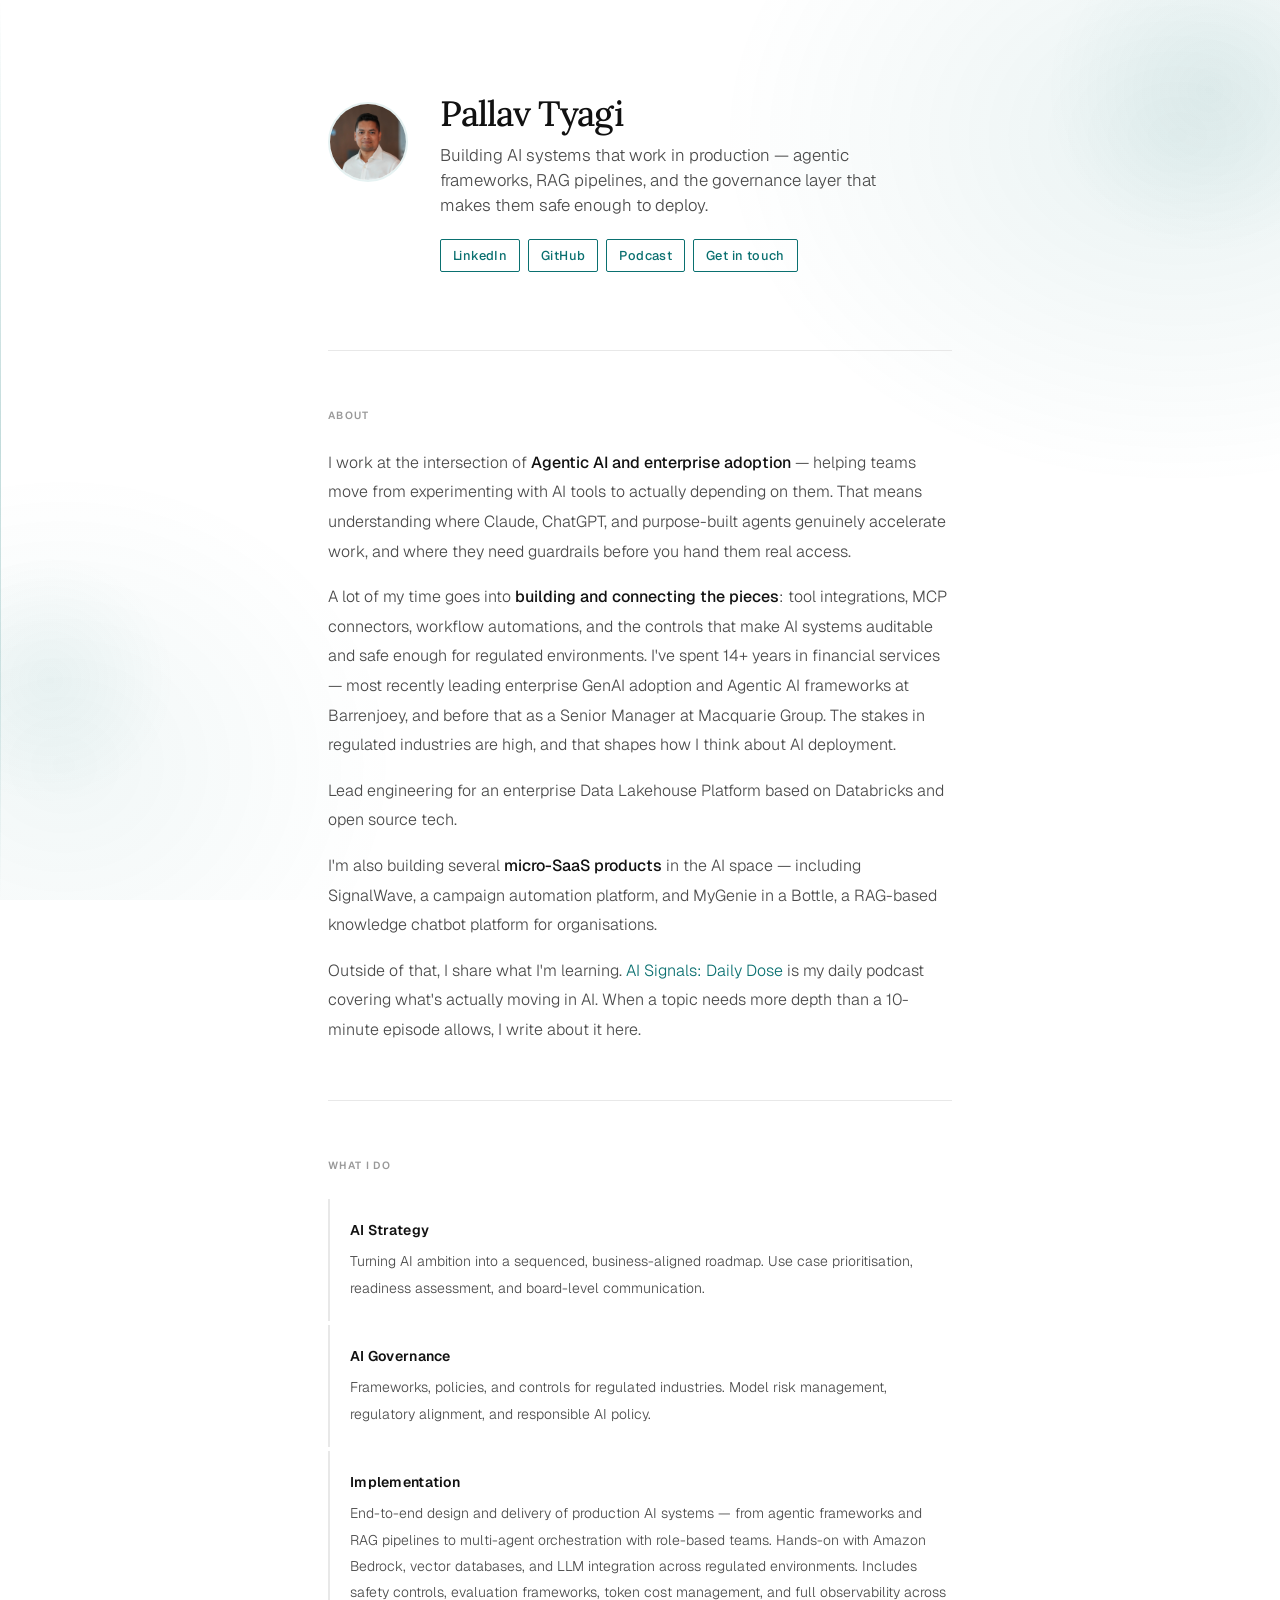
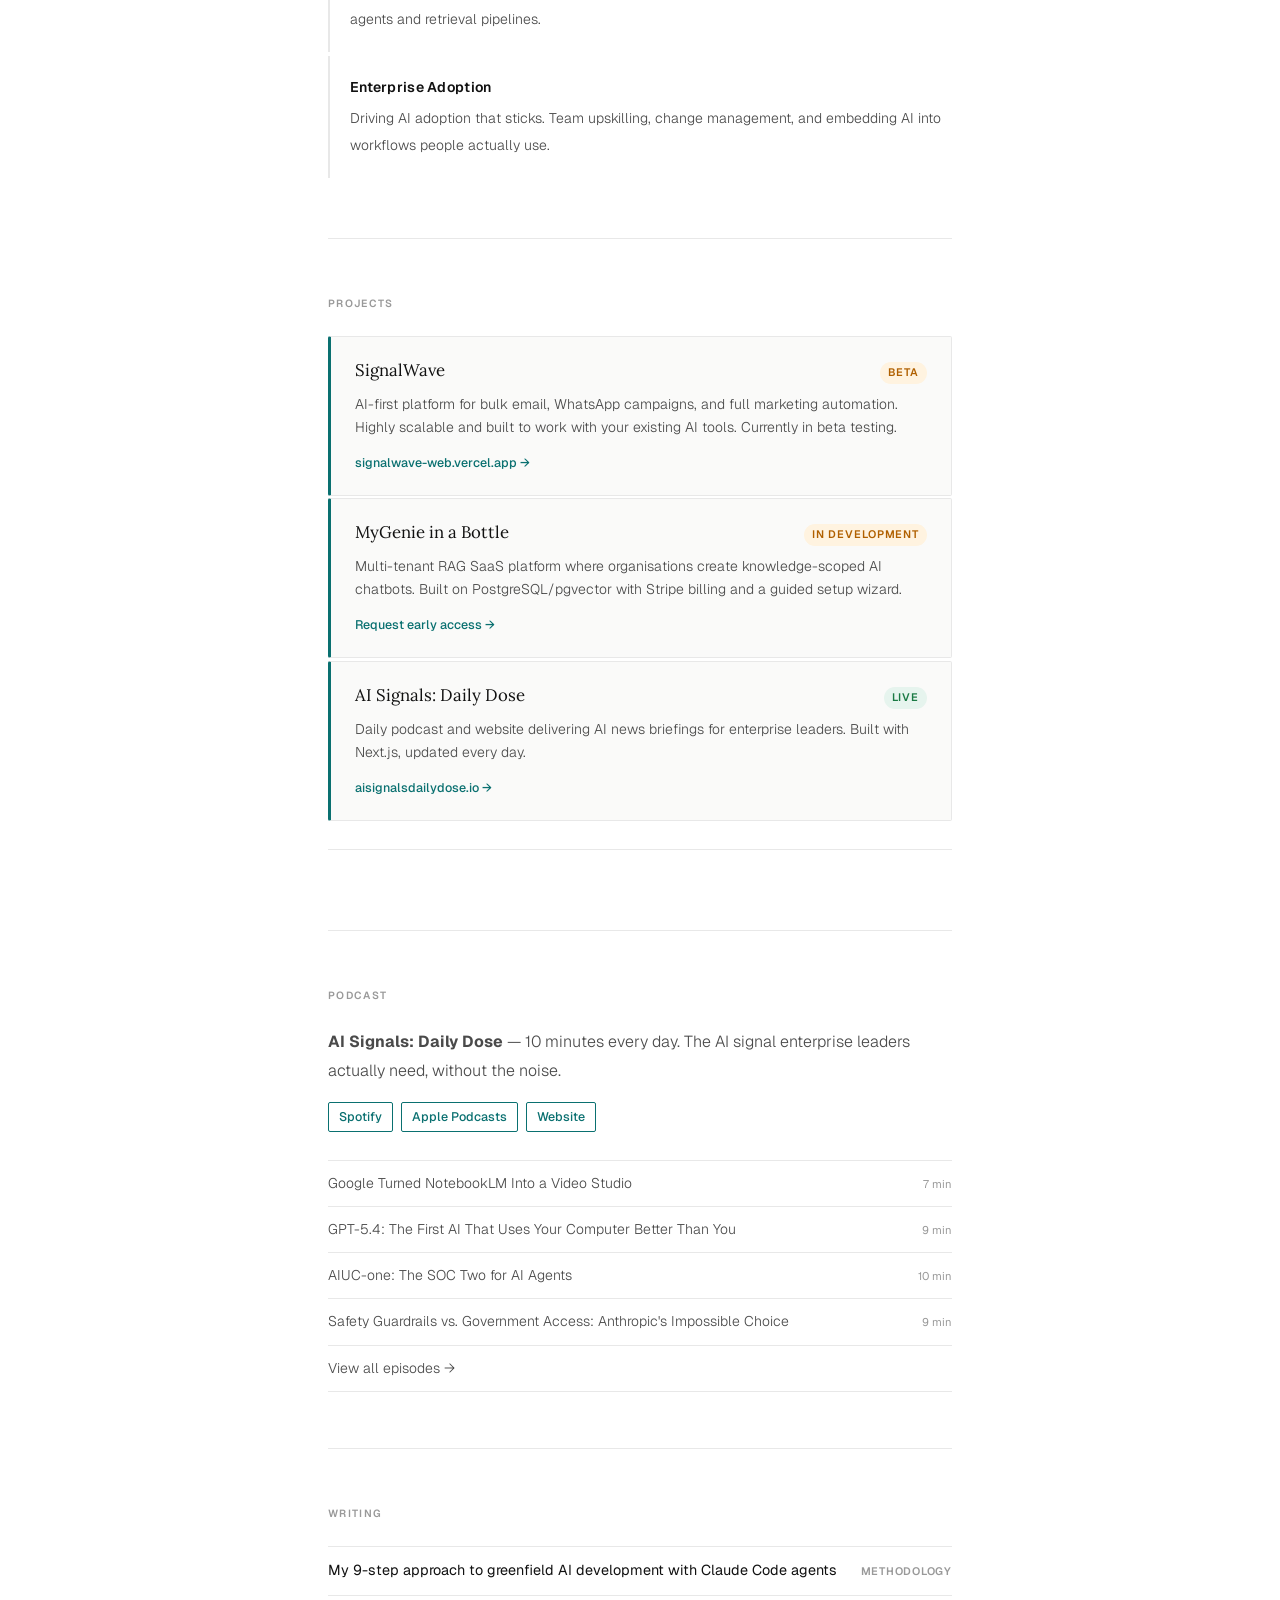
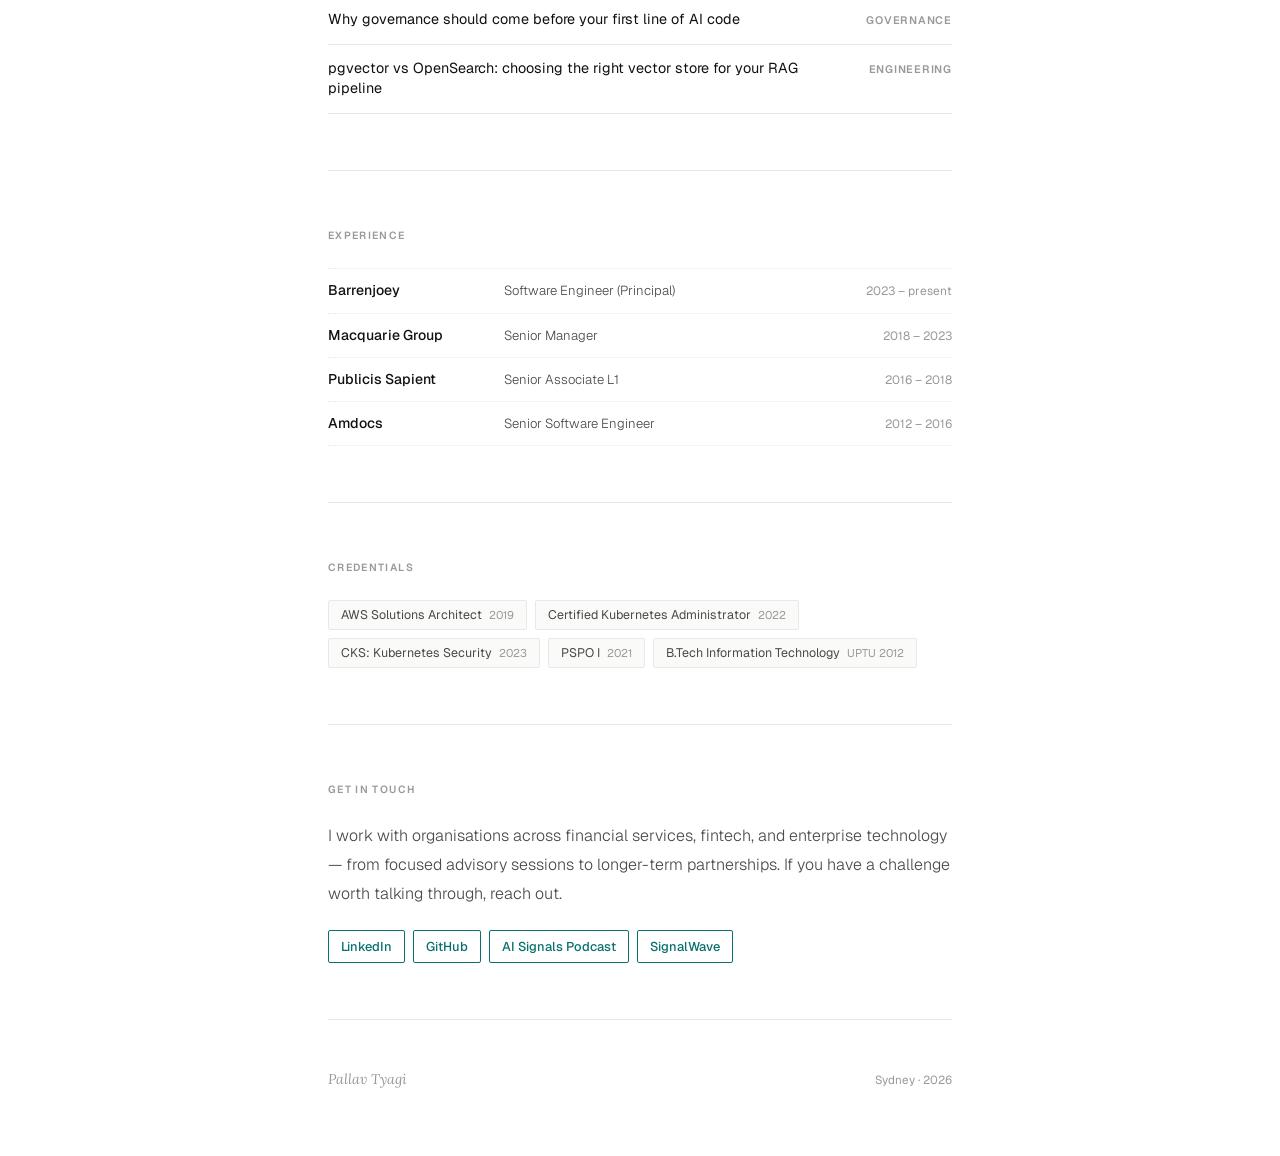
==== commit 8bb5a769: "index.html updated" ====
--- a/index.html
+++ b/index.html
@@ -1,5 +1,4 @@
 <!DOCTYPE html>
-
 <html lang="en">
 <head>
   <meta charset="UTF-8">
@@ -10,7 +9,6 @@
   <link rel="canonical" href="https://pallavtyagi.github.io/">
 
   <!-- Open Graph -->
-
   <meta property="og:type" content="website">
   <meta property="og:url" content="https://pallavtyagi.github.io/">
   <meta property="og:title" content="Pallav Tyagi — AI & Engineering Leader">
@@ -18,7 +16,6 @@
   <meta property="og:site_name" content="Pallav Tyagi">
 
   <!-- Twitter / X -->
-
   <meta name="twitter:card" content="summary">
   <meta name="twitter:title" content="Pallav Tyagi — AI & Engineering Leader">
   <meta name="twitter:description" content="AI & Engineering Leader based in Sydney, Australia. Specialising in Agentic AI, RAG architectures, LLM integration, and AI governance.">
@@ -562,13 +559,11 @@
       .tl-period { width: 100%; padding-left: 0; }
     }
   </style>
-
 </head>
 <body>
 <div class="page">
 
   <!-- HERO -->
-
   <header class="hero fade">
     <div class="hero-inner">
       <img class="photo" src="[data-uri]" alt="Pallav Tyagi" />
@@ -599,7 +594,6 @@
   </section>
 
   <!-- WHAT I DO -->
-
   <section class="section fade" id="services">
     <h2 class="section-label">What I do</h2>
     <div class="services-list">
@@ -623,59 +617,54 @@
   </section>
 
   <!-- PROJECTS -->
-
   <section class="section fade" id="projects">
     <h2 class="section-label">Projects</h2>
     <div class="projects-grid">
 
-```
-  <div class="project-card">
-    <div class="project-top">
-      <span class="project-name">SignalWave</span>
-      <span class="project-badge badge-dev">Beta</span>
-    </div>
-    <p class="project-body">AI-first platform for bulk email, WhatsApp campaigns, and full marketing automation. Highly scalable and built to work with your existing AI tools. Currently in beta testing.</p>
-    <a class="project-url" href="https://signalwave-web.vercel.app" target="_blank" rel="noopener">signalwave-web.vercel.app &rarr;</a>
-  </div>
-
-  <div class="project-card">
-    <div class="project-top">
-      <span class="project-name">MyGenie in a Bottle</span>
-      <span class="project-badge badge-dev">In development</span>
-    </div>
-    <p class="project-body">Multi-tenant RAG SaaS platform where organisations create knowledge-scoped AI chatbots. Built on PostgreSQL/pgvector with Stripe billing and a guided setup wizard.</p>
-    <a class="project-url" href="#contact">Request early access &rarr;</a>
-  </div>
-
-  <div class="project-card">
-    <div class="project-top">
-      <span class="project-name">AI Signals: Daily Dose</span>
-      <span class="project-badge badge-live">Live</span>
-    </div>
-    <p class="project-body">Daily podcast and website delivering AI news briefings for enterprise leaders. Built with Next.js, updated every day.</p>
-    <a class="project-url" href="https://aisignalsdailydose.io" target="_blank" rel="noopener">aisignalsdailydose.io &rarr;</a>
-  </div>
-
-</div>
-
-<div class="github-widgets">
-  <img
-    src="https://github-readme-streak-stats.herokuapp.com?user=pallavtyagi&theme=default&hide_border=true&background=FFFFFF&ring=0a7070&fire=0d8a8a&currStreakLabel=0a7070&sideLabels=999999&dates=999999&currStreakNum=1a1a1a&sideNums=1a1a1a"
-    alt="GitHub commit streak"
-    onerror="this.style.display='none'"
-  />
-  <img
-    src="https://github-readme-stats.vercel.app/api?username=pallavtyagi&show_icons=true&hide_border=true&bg_color=FFFFFF&title_color=0a7070&icon_color=0d8a8a&text_color=555555&hide_rank=true&include_all_commits=true"
-    alt="GitHub stats"
-    onerror="this.style.display='none'"
-  />
-</div>
-```
-
+      <div class="project-card">
+        <div class="project-top">
+          <span class="project-name">SignalWave</span>
+          <span class="project-badge badge-dev">Beta</span>
+        </div>
+        <p class="project-body">AI-first platform for bulk email, WhatsApp campaigns, and full marketing automation. Highly scalable and built to work with your existing AI tools. Currently in beta testing.</p>
+        <a class="project-url" href="https://signalwave-web.vercel.app" target="_blank" rel="noopener">signalwave-web.vercel.app &rarr;</a>
+      </div>
+
+      <div class="project-card">
+        <div class="project-top">
+          <span class="project-name">MyGenie in a Bottle</span>
+          <span class="project-badge badge-dev">In development</span>
+        </div>
+        <p class="project-body">Multi-tenant RAG SaaS platform where organisations create knowledge-scoped AI chatbots. Built on PostgreSQL/pgvector with Stripe billing and a guided setup wizard.</p>
+        <a class="project-url" href="#contact">Request early access &rarr;</a>
+      </div>
+
+      <div class="project-card">
+        <div class="project-top">
+          <span class="project-name">AI Signals: Daily Dose</span>
+          <span class="project-badge badge-live">Live</span>
+        </div>
+        <p class="project-body">Daily podcast and website delivering AI news briefings for enterprise leaders. Built with Next.js, updated every day.</p>
+        <a class="project-url" href="https://aisignalsdailydose.io" target="_blank" rel="noopener">aisignalsdailydose.io &rarr;</a>
+      </div>
+
+    </div>
+
+    <div class="github-widgets">
+      <img
+        src="https://github-readme-streak-stats.herokuapp.com?user=pallavtyagi&theme=default&hide_border=true&background=FFFFFF&ring=0a7070&fire=0d8a8a&currStreakLabel=0a7070&sideLabels=999999&dates=999999&currStreakNum=1a1a1a&sideNums=1a1a1a"
+        alt="GitHub commit streak"
+        onerror="this.style.display='none'"
+      />
+      <img
+        src="https://github-readme-stats.vercel.app/api?username=pallavtyagi&show_icons=true&hide_border=true&bg_color=FFFFFF&title_color=0a7070&icon_color=0d8a8a&text_color=555555&hide_rank=true&include_all_commits=true"
+        alt="GitHub stats"
+        onerror="this.style.display='none'"
+      />
+    </div>
   </section>
 
   <!-- PODCAST -->
-
   <section class="section fade" id="podcast">
     <h2 class="section-label">Podcast</h2>
     <p class="podcast-lead"><strong>AI Signals: Daily Dose</strong> &mdash; 10 minutes every day. The AI signal enterprise leaders actually need, without the noise.</p>
@@ -709,7 +698,6 @@
   </section>
 
   <!-- WRITING -->
-
   <section class="section fade" id="writing">
     <h2 class="section-label">Writing</h2>
     <div>
@@ -729,7 +717,6 @@
   </section>
 
   <!-- EXPERIENCE -->
-
   <section class="section fade" id="experience">
     <h2 class="section-label">Experience</h2>
     <div class="timeline">
@@ -757,7 +744,6 @@
   </section>
 
   <!-- CREDENTIALS -->
-
   <section class="section fade" id="credentials">
     <h2 class="section-label">Credentials</h2>
     <div class="cred-list">
@@ -770,7 +756,6 @@
   </section>
 
   <!-- CONTACT -->
-
   <section class="section fade" id="contact">
     <h2 class="section-label">Get in touch</h2>
     <p class="contact-text">I work with organisations across financial services, fintech, and enterprise technology &mdash; from focused advisory sessions to longer-term partnerships. If you have a challenge worth talking through, reach out.</p>
@@ -785,7 +770,6 @@
 </main>
 
   <!-- FOOTER -->
-
   <footer>
     <span class="footer-name">Pallav Tyagi</span>
     <span class="footer-note">Sydney &middot; 2026</span>
@@ -874,6 +858,5 @@
   // Run on load
   applyParallax();
 </script>
-
 </body>
-</html>+</html>
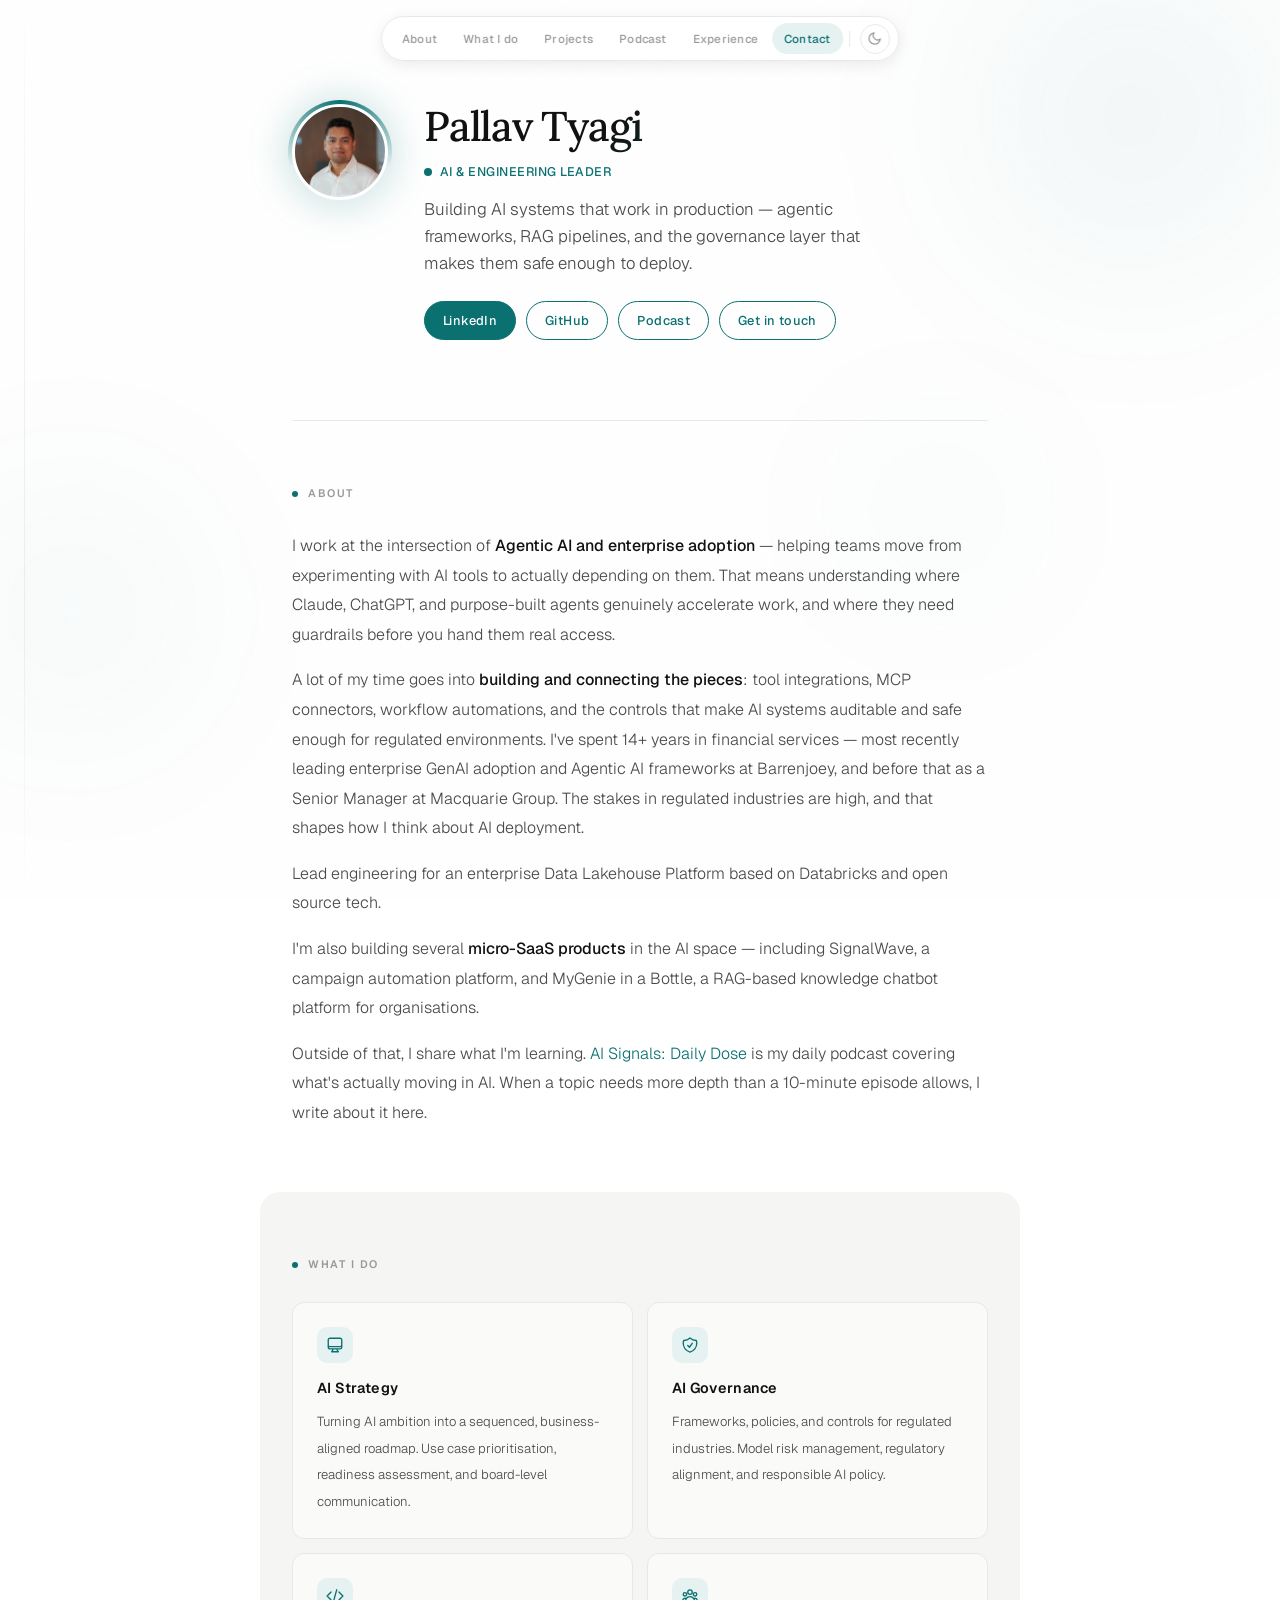
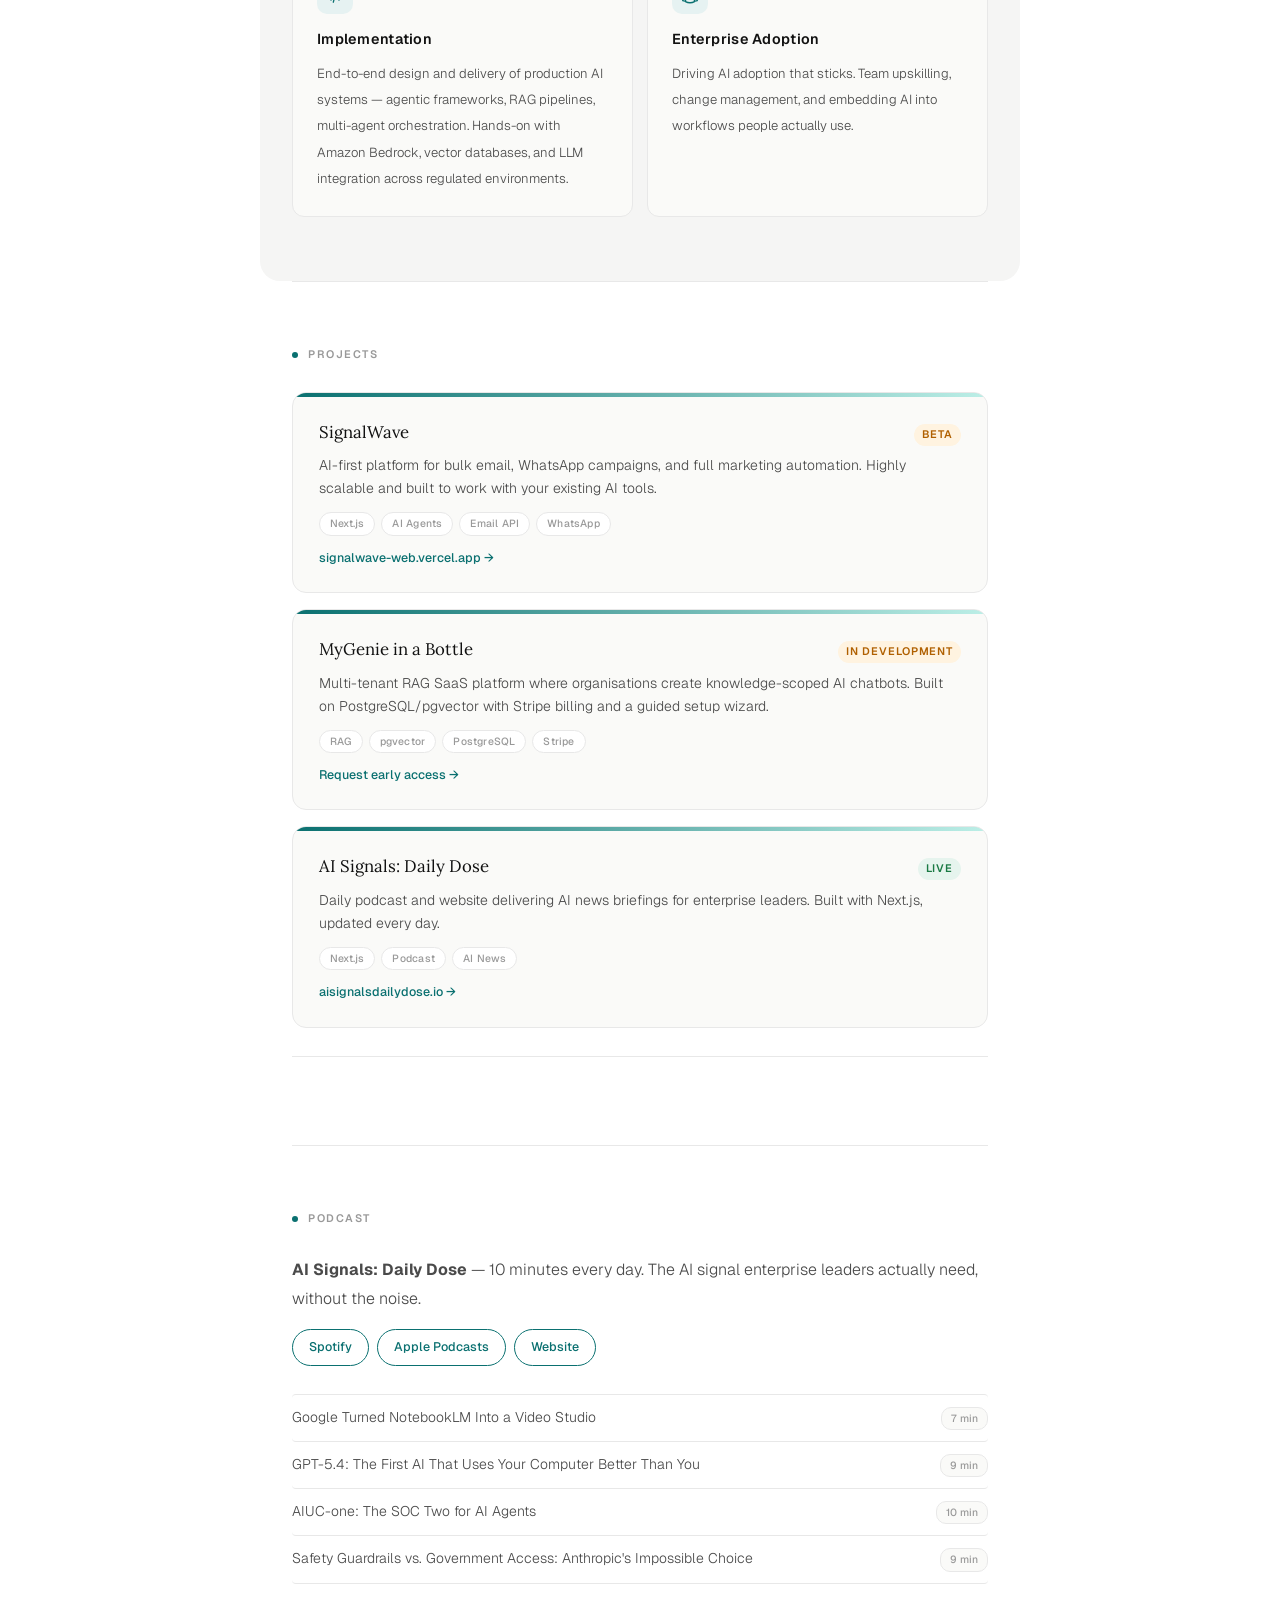
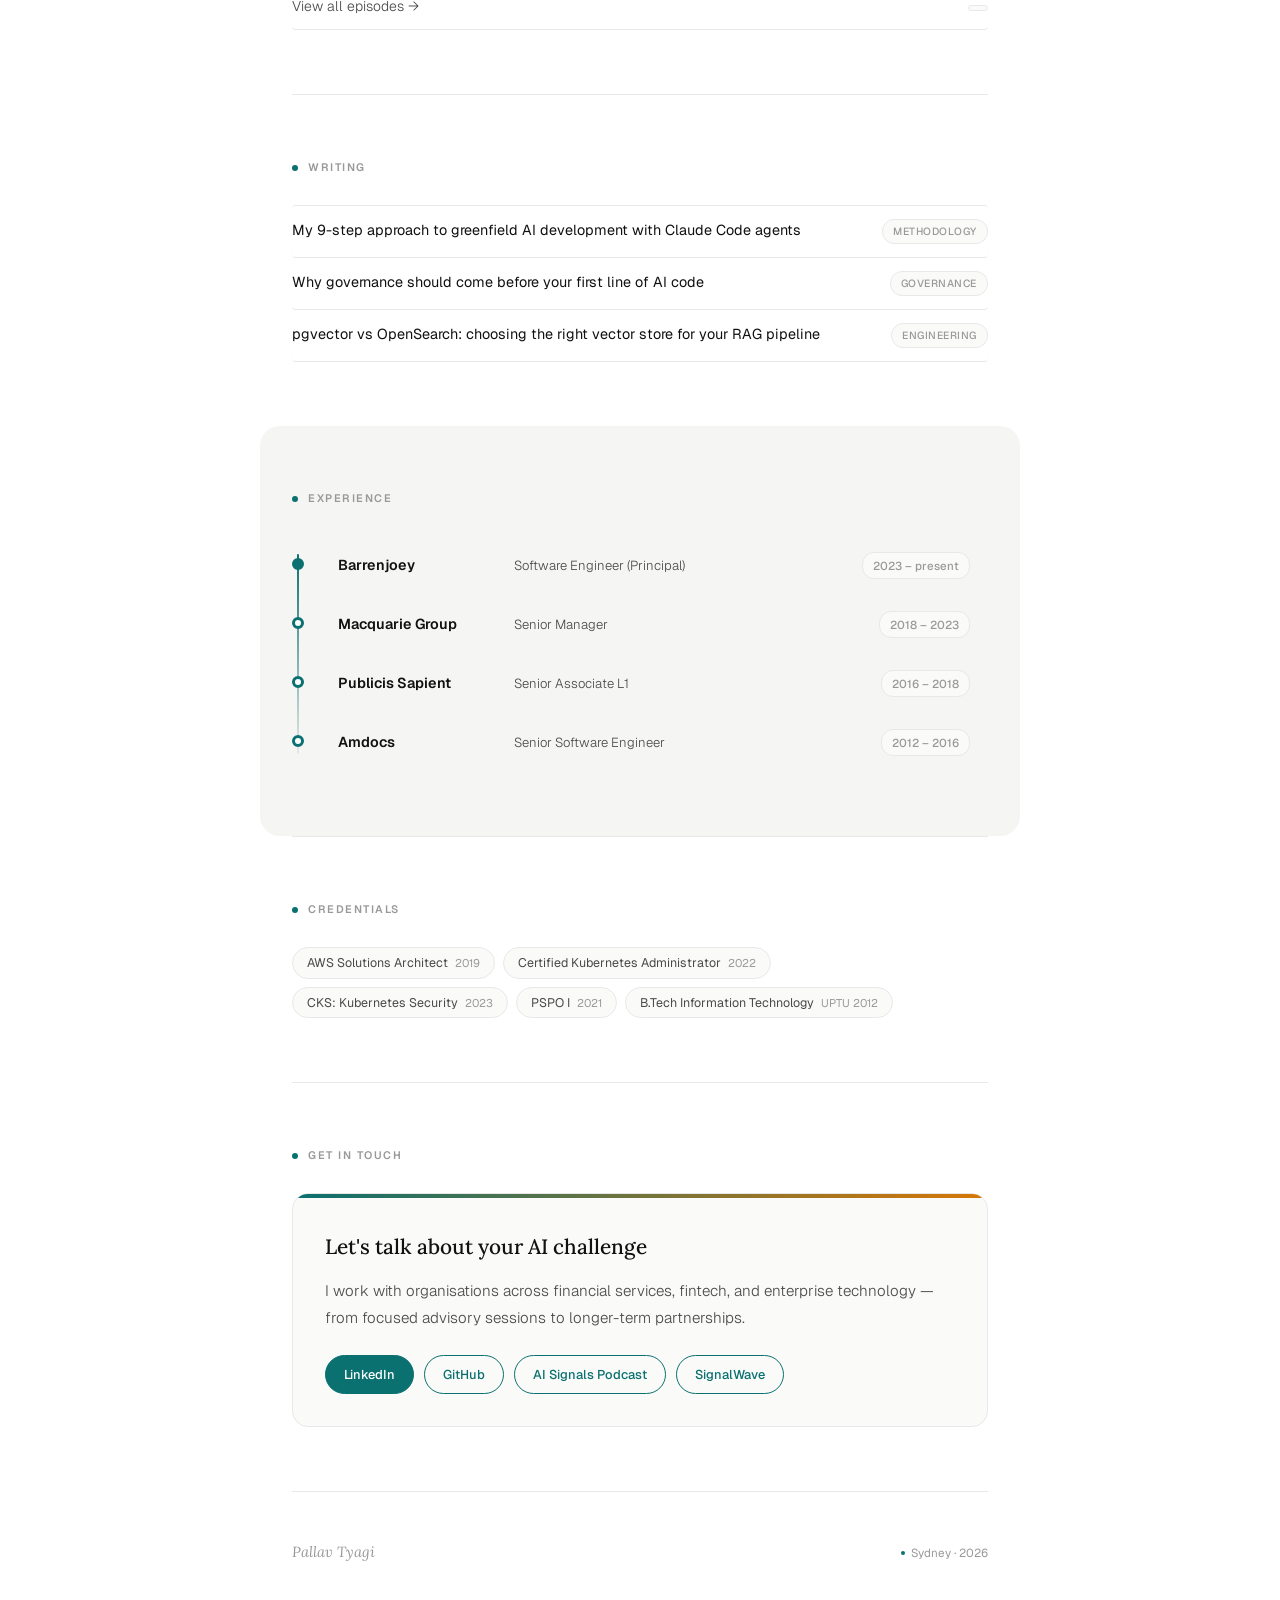
==== commit ad10c0a6: "Fixed index.html Co-Authored-By: Claude Opus 4.6 <noreply@anthropic.com>" ====
--- a/index.html
+++ b/index.html
@@ -22,553 +22,41 @@
 
   <link rel="preconnect" href="https://fonts.googleapis.com">
   <link href="https://fonts.googleapis.com/css2?family=Lora:ital,wght@0,400;0,500;1,400&family=Geist:wght@300;400;500;600&display=swap" rel="stylesheet">
+  <link rel="stylesheet" href="style.css">
 
   <script type="application/ld+json">
   {"@context":"https://schema.org","@type":"Person","name":"Pallav Tyagi","jobTitle":"AI & Engineering Leader","description":"AI and engineering leader with 14+ years in financial services. Specialises in Agentic AI, RAG architectures, LLM integration, and AI governance.","url":"https://pallavtyagi.github.io","sameAs":["https://www.linkedin.com/in/pallavtyagi/","https://github.com/pallavtyagi","https://aisignalsdailydose.io"],"knowsAbout":["Agentic AI","RAG","LLM Integration","AI Governance","Amazon Bedrock","Databricks","pgvector"],"address":{"@type":"PostalAddress","addressLocality":"Sydney","addressCountry":"AU"}}
   </script>
 
-  <style>
-    *, *::before, *::after { box-sizing: border-box; margin: 0; padding: 0; }
-
-    :root {
-      --serif: 'Lora', Georgia, serif;
-      --sans: 'Geist', system-ui, sans-serif;
-      --ink: #111;
-      --soft: #4a4a4a;
-      --muted: #999;
-      --rule: #e8e8e8;
-      --teal: #0a7070;
-      --teal-light: #e6f2f2;
-      --bg: #fff;
-      --bg-warm: #fafaf9;
-    }
-
-    html { scroll-behavior: smooth; }
-
-    body {
-      font-family: var(--sans);
-      background: var(--bg);
-      color: var(--ink);
-      font-size: 16px;
-      line-height: 1.65;
-      -webkit-font-smoothing: antialiased;
-    }
-
-    a {
-      color: var(--teal);
-      text-decoration: none;
-      border-bottom: 1px solid transparent;
-      transition: border-color 0.15s, color 0.15s;
-    }
-    a:hover { border-bottom-color: var(--teal); }
-
-    /* ─ LAYOUT ─ */
-    .page {
-      max-width: 680px;
-      margin: 0 auto;
-      padding: 0 28px;
-    }
-
-    /* ─ HERO ─ */
-    .hero {
-      padding: 96px 0 72px;
-      position: relative;
-    }
-
-    .hero-inner {
-      display: flex;
-      align-items: flex-start;
-      gap: 32px;
-    }
-
-    .photo {
-      width: 80px;
-      height: 80px;
-      border-radius: 50%;
-      object-fit: cover;
-      object-position: top center;
-      flex-shrink: 0;
-      margin-top: 6px;
-      border: 2px solid var(--teal-light);
-      will-change: transform;
-    }
-
-    .hero-text {}
-
-    h1 {
-      font-family: var(--serif);
-      font-size: 2.2rem;
-      font-weight: 500;
-      letter-spacing: -0.03em;
-      line-height: 1.05;
-      color: var(--ink);
-      margin-bottom: 10px;
-    }
-
-    .hero-sub {
-      font-size: 1.05rem;
-      font-weight: 300;
-      color: var(--soft);
-      line-height: 1.5;
-      margin-bottom: 20px;
-      max-width: 440px;
-    }
-
-    .hero-links {
-      display: flex;
-      gap: 0;
-      flex-wrap: wrap;
-    }
-    .hero-links a {
-      font-size: 0.8rem;
-      font-weight: 500;
-      color: var(--teal);
-      border: 1px solid var(--teal);
-      border-radius: 2px;
-      padding: 5px 12px;
-      margin-right: 8px;
-      margin-bottom: 6px;
-      letter-spacing: 0.03em;
-      transition: background 0.15s, color 0.15s;
-    }
-    .hero-links a:hover {
-      background: var(--teal);
-      color: #fff;
-      border-bottom-color: var(--teal);
-    }
-
-    /* ─ SECTIONS ─ */
-    .section {
-      padding: 56px 0;
-      border-top: 1px solid var(--rule);
-      position: relative;
-    }
-
-    h2.section-label {
-      font-family: var(--sans);
-      font-size: 0.65rem;
-      font-weight: 600;
-      letter-spacing: 0.13em;
-      text-transform: uppercase;
-      color: var(--muted);
-      margin-bottom: 24px;
-    }
-
-    /* ─ ABOUT ─ */
-    .about-text {
-      font-size: 1rem;
-      font-weight: 300;
-      color: var(--soft);
-      line-height: 1.85;
-    }
-    .about-text p + p { margin-top: 16px; }
-    .about-text strong { font-weight: 500; color: var(--ink); }
-    .about-text a { color: var(--teal); }
-
-    /* ─ WHAT I DO ─ */
-    .services-list {
-      display: flex;
-      flex-direction: column;
-      gap: 0;
-    }
-    .service-item {
-      padding: 20px 0 20px 20px;
-      border-left: 2px solid var(--rule);
-      margin-bottom: 4px;
-      transition: border-color 0.2s;
-      will-change: transform;
-    }
-    .service-item:hover {
-      border-left-color: var(--teal);
-    }
-    .service-title {
-      font-size: 0.88rem;
-      font-weight: 600;
-      color: var(--ink);
-      letter-spacing: 0.02em;
-      margin-bottom: 6px;
-      display: block;
-    }
-    .service-body {
-      font-size: 0.875rem;
-      font-weight: 300;
-      color: var(--soft);
-      line-height: 1.7;
-    }
-
-    /* ─ PROJECTS ─ */
-    .projects-grid {
-      display: flex;
-      flex-direction: column;
-      gap: 2px;
-    }
-    .project-card {
-      background: var(--bg-warm);
-      border: 1px solid var(--rule);
-      border-left: 3px solid var(--teal);
-      border-radius: 2px;
-      padding: 20px 24px;
-      transition: border-left-color 0.15s, background 0.15s;
-      will-change: transform;
-    }
-    .project-card:hover {
-      background: var(--teal-light);
-    }
-    .project-top {
-      display: flex;
-      align-items: baseline;
-      justify-content: space-between;
-      margin-bottom: 8px;
-      gap: 12px;
-    }
-    .project-name {
-      font-family: var(--serif);
-      font-size: 1.05rem;
-      font-weight: 400;
-      color: var(--ink);
-    }
-    .project-badge {
-      font-size: 0.68rem;
-      font-weight: 600;
-      letter-spacing: 0.08em;
-      text-transform: uppercase;
-      padding: 2px 8px;
-      border-radius: 20px;
-      white-space: nowrap;
-      flex-shrink: 0;
-    }
-    .badge-live {
-      background: #e6f4ee;
-      color: #1a7a44;
-    }
-    .badge-dev {
-      background: #fff3e0;
-      color: #b06000;
-    }
-    .project-body {
-      font-size: 0.875rem;
-      font-weight: 300;
-      color: var(--soft);
-      line-height: 1.65;
-      margin-bottom: 10px;
-    }
-    .project-url {
-      font-size: 0.78rem;
-      font-weight: 500;
-      color: var(--teal);
-      border-bottom: none;
-    }
-    .project-url:hover { border-bottom-color: var(--teal); }
-
-    /* ─ GITHUB ─ */
-    .github-widgets {
-      display: flex;
-      flex-direction: column;
-      gap: 10px;
-      margin-top: 28px;
-      padding-top: 24px;
-      border-top: 1px solid var(--rule);
-    }
-    .github-widgets img {
-      width: 100%;
-      height: auto;
-      display: block;
-      border-radius: 4px;
-    }
-
-    /* ─ PODCAST ─ */
-    .podcast-lead {
-      font-size: 1rem;
-      font-weight: 300;
-      color: var(--soft);
-      line-height: 1.8;
-      margin-bottom: 16px;
-    }
-    .podcast-platforms {
-      display: flex;
-      flex-wrap: wrap;
-      gap: 8px;
-      margin-bottom: 28px;
-    }
-    .podcast-platforms a {
-      font-size: 0.78rem;
-      font-weight: 500;
-      color: var(--teal);
-      border: 1px solid var(--teal);
-      border-radius: 2px;
-      padding: 4px 10px;
-      transition: background 0.15s, color 0.15s;
-    }
-    .podcast-platforms a:hover {
-      background: var(--teal);
-      color: #fff;
-      border-bottom-color: var(--teal);
-    }
-    .ep-list {}
-    .ep {
-      display: flex;
-      align-items: baseline;
-      justify-content: space-between;
-      gap: 16px;
-      padding: 11px 0;
-      border-bottom: 1px solid var(--rule);
-    }
-    .ep:first-child { border-top: 1px solid var(--rule); }
-    .ep-title {
-      font-size: 0.875rem;
-      font-weight: 300;
-      color: var(--soft);
-    }
-    .ep-title a { color: var(--soft); border-bottom: none; }
-    .ep-title a:hover { color: var(--teal); }
-    .ep-dur {
-      font-size: 0.7rem;
-      color: var(--muted);
-      white-space: nowrap;
-      flex-shrink: 0;
-    }
-
-    /* ─ WRITING ─ */
-    .article {
-      padding: 13px 0;
-      border-bottom: 1px solid var(--rule);
-      display: flex;
-      align-items: baseline;
-      justify-content: space-between;
-      gap: 20px;
-    }
-    .article:first-child { border-top: 1px solid var(--rule); }
-    .article-title {
-      font-size: 0.9rem;
-      font-weight: 400;
-      color: var(--ink);
-      line-height: 1.45;
-    }
-    .article-title:hover { color: var(--teal); border-bottom: none; }
-    .article-tag {
-      font-size: 0.68rem;
-      font-weight: 600;
-      letter-spacing: 0.07em;
-      text-transform: uppercase;
-      color: var(--muted);
-      white-space: nowrap;
-      flex-shrink: 0;
-    }
-
-    /* ─ EXPERIENCE (light timeline) ─ */
-    .timeline {
-      display: flex;
-      flex-direction: column;
-      gap: 0;
-    }
-    .tl-row {
-      display: flex;
-      align-items: baseline;
-      gap: 16px;
-      padding: 10px 0;
-      border-bottom: 1px dotted var(--rule);
-    }
-    .tl-row:first-child { border-top: 1px dotted var(--rule); }
-    .tl-co {
-      font-size: 0.88rem;
-      font-weight: 500;
-      color: var(--ink);
-      min-width: 160px;
-      flex-shrink: 0;
-    }
-    .tl-role {
-      font-size: 0.82rem;
-      font-weight: 300;
-      color: var(--soft);
-      flex: 1;
-    }
-    .tl-period {
-      font-size: 0.75rem;
-      color: var(--muted);
-      white-space: nowrap;
-      flex-shrink: 0;
-    }
-
-    /* ─ CREDENTIALS (inline chips) ─ */
-    .cred-list {
-      display: flex;
-      flex-wrap: wrap;
-      gap: 8px;
-    }
-    .cred-chip {
-      font-size: 0.78rem;
-      font-weight: 400;
-      color: var(--soft);
-      background: var(--bg-warm);
-      border: 1px solid var(--rule);
-      border-radius: 2px;
-      padding: 5px 12px;
-      line-height: 1.4;
-    }
-    .cred-chip span {
-      color: var(--muted);
-      font-size: 0.7rem;
-      margin-left: 4px;
-    }
-
-    /* ─ CONTACT ─ */
-    .contact-text {
-      font-size: 1rem;
-      font-weight: 300;
-      color: var(--soft);
-      line-height: 1.8;
-      margin-bottom: 22px;
-    }
-    .contact-links {
-      display: flex;
-      flex-wrap: wrap;
-      gap: 8px;
-    }
-    .contact-links a {
-      font-size: 0.8rem;
-      font-weight: 500;
-      color: var(--teal);
-      border: 1px solid var(--teal);
-      border-radius: 2px;
-      padding: 5px 12px;
-      transition: background 0.15s, color 0.15s;
-    }
-    .contact-links a:hover {
-      background: var(--teal);
-      color: #fff;
-      border-bottom-color: var(--teal);
-    }
-
-    /* ─ FOOTER ─ */
-    footer {
-      padding: 48px 0 64px;
-      border-top: 1px solid var(--rule);
-      display: flex;
-      align-items: center;
-      justify-content: space-between;
-    }
-    .footer-name {
-      font-family: var(--serif);
-      font-size: 0.88rem;
-      color: var(--muted);
-      font-style: italic;
-    }
-    .footer-note {
-      font-size: 0.73rem;
-      color: var(--muted);
-    }
-
-    /* ─ PARALLAX ─ */
-
-    /* Scroll progress bar — teal line that grows across the top as you scroll */
-    .scroll-progress {
-      position: fixed;
-      top: 0;
-      left: 0;
-      height: 2px;
-      width: 0%;
-      background: var(--teal);
-      z-index: 1000;
-      pointer-events: none;
-      transition: width 0.05s linear;
-    }
-
-    /* Hero gets a tall fixed-background panel — classic parallax */
-    .hero-parallax-bg {
-      position: fixed;
-      top: 0;
-      left: 0;
-      width: 100%;
-      height: 100vh;
-      z-index: -1;
-      pointer-events: none;
-      background:
-        radial-gradient(ellipse 55% 60% at 92% 15%, rgba(10,112,112,0.09) 0%, transparent 65%),
-        radial-gradient(ellipse 40% 50% at 5% 85%, rgba(10,112,112,0.06) 0%, transparent 65%);
-      will-change: transform;
-    }
-
-    /* Floating teal orb — drifts as you scroll */
-    .parallax-orb {
-      position: fixed;
-      width: 340px;
-      height: 340px;
-      border-radius: 50%;
-      top: -80px;
-      right: -100px;
-      background: radial-gradient(circle, rgba(10,112,112,0.07) 0%, transparent 68%);
-      pointer-events: none;
-      z-index: 0;
-      will-change: transform;
-    }
-
-    /* Second orb lower left */
-    .parallax-orb-2 {
-      position: fixed;
-      width: 260px;
-      height: 260px;
-      border-radius: 50%;
-      bottom: 10vh;
-      left: -80px;
-      background: radial-gradient(circle, rgba(10,112,112,0.055) 0%, transparent 68%);
-      pointer-events: none;
-      z-index: 0;
-      will-change: transform;
-    }
-
-    /* Thin teal vertical accent that slides based on scroll */
-    .parallax-rule {
-      position: fixed;
-      top: 0;
-      left: 0;
-      width: 1px;
-      height: 100vh;
-      background: linear-gradient(to bottom,
-        transparent 0%,
-        rgba(10,112,112,0.15) 25%,
-        rgba(10,112,112,0.25) 50%,
-        rgba(10,112,112,0.15) 75%,
-        transparent 100%
-      );
-      pointer-events: none;
-      z-index: 0;
-      will-change: transform;
-    }
-
-    /* Ensure content sits above parallax layers */
-    .page { position: relative; z-index: 1; }
-    footer { position: relative; z-index: 1; }
-    .hero { position: relative; z-index: 1; }
-    .section { position: relative; z-index: 1; }
-
-    /* ─ FADE ─ */
-    .fade {
-      opacity: 0;
-      transform: translateY(14px);
-      transition: opacity 0.55s ease, transform 0.55s ease;
-    }
-    .fade.in { opacity: 1; transform: none; }
-
-    /* ─ RESPONSIVE ─ */
-    @media (max-width: 600px) {
-      .hero-inner { flex-direction: column; gap: 20px; padding: 64px 0 48px; }
-      .hero { padding: 64px 0 48px; }
-      h1 { font-size: 1.75rem; }
-      .tl-co { min-width: 120px; }
-      .tl-row { flex-wrap: wrap; gap: 2px; }
-      .tl-period { width: 100%; padding-left: 0; }
-    }
-  </style>
 </head>
 <body>
+
+<a href="#main" class="skip-link">Skip to content</a>
+
+<nav class="site-nav" id="siteNav" aria-label="Main navigation">
+  <a href="#about">About</a>
+  <a href="#services">What I do</a>
+  <a href="#projects">Projects</a>
+  <a href="#podcast">Podcast</a>
+  <a href="#experience">Experience</a>
+  <a href="#contact">Contact</a>
+  <span class="nav-divider"></span>
+  <button class="theme-toggle" id="themeToggle" aria-label="Toggle dark mode" type="button">
+    <svg class="theme-icon-moon" xmlns="http://www.w3.org/2000/svg" fill="none" viewBox="0 0 24 24" stroke="currentColor" stroke-width="2"><path stroke-linecap="round" stroke-linejoin="round" d="M21 12.79A9 9 0 1111.21 3a7 7 0 009.79 9.79z"/></svg>
+    <svg class="theme-icon-sun" xmlns="http://www.w3.org/2000/svg" fill="none" viewBox="0 0 24 24" stroke="currentColor" stroke-width="2"><circle cx="12" cy="12" r="5"/><path stroke-linecap="round" d="M12 1v2m0 18v2M4.22 4.22l1.42 1.42m12.73 12.73l1.42 1.42M1 12h2m18 0h2M4.22 19.78l1.42-1.42M18.36 5.64l1.42-1.42"/></svg>
+  </button>
+</nav>
+
 <div class="page">
 
   <!-- HERO -->
   <header class="hero fade">
     <div class="hero-inner">
-      <img class="photo" src="[data-uri]" alt="Pallav Tyagi" />
+      <div class="photo-wrap"><img class="photo" src="assets/photo.jpg" alt="Pallav Tyagi" />
+      </div>
       <div class="hero-text">
         <h1>Pallav Tyagi</h1>
+        <div class="hero-role">AI & Engineering Leader</div>
         <p class="hero-sub">Building AI systems that work in production &mdash; agentic frameworks, RAG pipelines, and the governance layer that makes them safe enough to deploy.</p>
         <div class="hero-links">
           <a href="https://www.linkedin.com/in/pallavtyagi/" target="_blank" rel="noopener" aria-label="Pallav Tyagi on LinkedIn">LinkedIn</a>
@@ -580,7 +68,7 @@
     </div>
   </header>
 
-<main>
+<main id="main">
   <!-- ABOUT -->
   <section class="section fade" id="about">
     <h2 class="section-label">About</h2>
@@ -594,22 +82,26 @@
   </section>
 
   <!-- WHAT I DO -->
-  <section class="section fade" id="services">
+  <section class="section section-alt fade" id="services">
     <h2 class="section-label">What I do</h2>
-    <div class="services-list">
+    <div class="services-list stagger-children">
       <div class="service-item">
+        <div class="service-icon"><svg xmlns="http://www.w3.org/2000/svg" fill="none" viewBox="0 0 24 24" stroke="currentColor" stroke-width="1.8"><path stroke-linecap="round" stroke-linejoin="round" d="M9 17.25v1.007a3 3 0 01-.879 2.122L7.5 21h9l-.621-.621A3 3 0 0115 18.257V17.25m6-12V15a2.25 2.25 0 01-2.25 2.25H5.25A2.25 2.25 0 013 15V5.25m18 0A2.25 2.25 0 0018.75 3H5.25A2.25 2.25 0 003 5.25m18 0V12a2.25 2.25 0 01-2.25 2.25H5.25A2.25 2.25 0 013 12V5.25"/></svg></div>
         <span class="service-title">AI Strategy</span>
         <span class="service-body">Turning AI ambition into a sequenced, business-aligned roadmap. Use case prioritisation, readiness assessment, and board-level communication.</span>
       </div>
       <div class="service-item">
+        <div class="service-icon"><svg xmlns="http://www.w3.org/2000/svg" fill="none" viewBox="0 0 24 24" stroke="currentColor" stroke-width="1.8"><path stroke-linecap="round" stroke-linejoin="round" d="M9 12.75L11.25 15 15 9.75m-3-7.036A11.959 11.959 0 013.598 6 11.99 11.99 0 003 9.749c0 5.592 3.824 10.29 9 11.623 5.176-1.332 9-6.03 9-11.622 0-1.31-.21-2.571-.598-3.751h-.152c-3.196 0-6.1-1.248-8.25-3.285z"/></svg></div>
         <span class="service-title">AI Governance</span>
         <span class="service-body">Frameworks, policies, and controls for regulated industries. Model risk management, regulatory alignment, and responsible AI policy.</span>
       </div>
       <div class="service-item">
+        <div class="service-icon"><svg xmlns="http://www.w3.org/2000/svg" fill="none" viewBox="0 0 24 24" stroke="currentColor" stroke-width="1.8"><path stroke-linecap="round" stroke-linejoin="round" d="M17.25 6.75L22.5 12l-5.25 5.25m-10.5 0L1.5 12l5.25-5.25m7.5-3l-4.5 16.5"/></svg></div>
         <span class="service-title">Implementation</span>
-        <span class="service-body">End-to-end design and delivery of production AI systems — from agentic frameworks and RAG pipelines to multi-agent orchestration with role-based teams. Hands-on with Amazon Bedrock, vector databases, and LLM integration across regulated environments. Includes safety controls, evaluation frameworks, token cost management, and full observability across agents and retrieval pipelines.</span>
+        <span class="service-body">End-to-end design and delivery of production AI systems — agentic frameworks, RAG pipelines, multi-agent orchestration. Hands-on with Amazon Bedrock, vector databases, and LLM integration across regulated environments.</span>
       </div>
       <div class="service-item">
+        <div class="service-icon"><svg xmlns="http://www.w3.org/2000/svg" fill="none" viewBox="0 0 24 24" stroke="currentColor" stroke-width="1.8"><path stroke-linecap="round" stroke-linejoin="round" d="M18 18.72a9.094 9.094 0 003.741-.479 3 3 0 00-4.682-2.72m.94 3.198l.001.031c0 .225-.012.447-.037.666A11.944 11.944 0 0112 21c-2.17 0-4.207-.576-5.963-1.584A6.062 6.062 0 016 18.719m12 0a5.971 5.971 0 00-.941-3.197m0 0A5.995 5.995 0 0012 12.75a5.995 5.995 0 00-5.058 2.772m0 0a3 3 0 00-4.681 2.72 8.986 8.986 0 003.74.477m.94-3.197a5.971 5.971 0 00-.94 3.197M15 6.75a3 3 0 11-6 0 3 3 0 016 0zm6 3a2.25 2.25 0 11-4.5 0 2.25 2.25 0 014.5 0zm-13.5 0a2.25 2.25 0 11-4.5 0 2.25 2.25 0 014.5 0z"/></svg></div>
         <span class="service-title">Enterprise Adoption</span>
         <span class="service-body">Driving AI adoption that sticks. Team upskilling, change management, and embedding AI into workflows people actually use.</span>
       </div>
@@ -619,33 +111,59 @@
   <!-- PROJECTS -->
   <section class="section fade" id="projects">
     <h2 class="section-label">Projects</h2>
-    <div class="projects-grid">
+    <div class="projects-grid stagger-children">
 
       <div class="project-card">
-        <div class="project-top">
-          <span class="project-name">SignalWave</span>
-          <span class="project-badge badge-dev">Beta</span>
-        </div>
-        <p class="project-body">AI-first platform for bulk email, WhatsApp campaigns, and full marketing automation. Highly scalable and built to work with your existing AI tools. Currently in beta testing.</p>
-        <a class="project-url" href="https://signalwave-web.vercel.app" target="_blank" rel="noopener">signalwave-web.vercel.app &rarr;</a>
+        <div class="project-accent"></div>
+        <div class="project-inner">
+          <div class="project-top">
+            <span class="project-name">SignalWave</span>
+            <span class="project-badge badge-dev">Beta</span>
+          </div>
+          <p class="project-body">AI-first platform for bulk email, WhatsApp campaigns, and full marketing automation. Highly scalable and built to work with your existing AI tools.</p>
+          <div class="project-tech">
+            <span class="tech-pill">Next.js</span>
+            <span class="tech-pill">AI Agents</span>
+            <span class="tech-pill">Email API</span>
+            <span class="tech-pill">WhatsApp</span>
+          </div>
+          <a class="project-url" href="https://signalwave-web.vercel.app" target="_blank" rel="noopener">signalwave-web.vercel.app &rarr;</a>
+        </div>
       </div>
 
       <div class="project-card">
-        <div class="project-top">
-          <span class="project-name">MyGenie in a Bottle</span>
-          <span class="project-badge badge-dev">In development</span>
-        </div>
-        <p class="project-body">Multi-tenant RAG SaaS platform where organisations create knowledge-scoped AI chatbots. Built on PostgreSQL/pgvector with Stripe billing and a guided setup wizard.</p>
-        <a class="project-url" href="#contact">Request early access &rarr;</a>
+        <div class="project-accent"></div>
+        <div class="project-inner">
+          <div class="project-top">
+            <span class="project-name">MyGenie in a Bottle</span>
+            <span class="project-badge badge-dev">In development</span>
+          </div>
+          <p class="project-body">Multi-tenant RAG SaaS platform where organisations create knowledge-scoped AI chatbots. Built on PostgreSQL/pgvector with Stripe billing and a guided setup wizard.</p>
+          <div class="project-tech">
+            <span class="tech-pill">RAG</span>
+            <span class="tech-pill">pgvector</span>
+            <span class="tech-pill">PostgreSQL</span>
+            <span class="tech-pill">Stripe</span>
+          </div>
+          <a class="project-url" href="#contact">Request early access &rarr;</a>
+        </div>
       </div>
 
       <div class="project-card">
-        <div class="project-top">
-          <span class="project-name">AI Signals: Daily Dose</span>
-          <span class="project-badge badge-live">Live</span>
-        </div>
-        <p class="project-body">Daily podcast and website delivering AI news briefings for enterprise leaders. Built with Next.js, updated every day.</p>
-        <a class="project-url" href="https://aisignalsdailydose.io" target="_blank" rel="noopener">aisignalsdailydose.io &rarr;</a>
+        <div class="project-accent"></div>
+        <div class="project-inner">
+          <div class="project-top">
+            <span class="project-name">AI Signals: Daily Dose</span>
+            <span class="project-badge badge-live">Live</span>
+          </div>
+          <p class="project-body">Daily podcast and website delivering AI news briefings for enterprise leaders. Built with Next.js, updated every day.</p>
+          <div class="project-tech">
+            <span class="tech-pill">Next.js</span>
+            <span class="tech-pill">Podcast</span>
+            <span class="tech-pill">AI News</span>
+          </div>
+          <a class="project-url" href="https://aisignalsdailydose.io" target="_blank" rel="noopener">aisignalsdailydose.io &rarr;</a>
+        </div>
       </div>
 
     </div>
@@ -717,9 +235,9 @@
   </section>
 
   <!-- EXPERIENCE -->
-  <section class="section fade" id="experience">
+  <section class="section section-alt fade" id="experience">
     <h2 class="section-label">Experience</h2>
-    <div class="timeline">
+    <div class="timeline stagger-children">
       <div class="tl-row">
         <span class="tl-co">Barrenjoey</span>
         <span class="tl-role">Software Engineer (Principal)</span>
@@ -746,7 +264,7 @@
   <!-- CREDENTIALS -->
   <section class="section fade" id="credentials">
     <h2 class="section-label">Credentials</h2>
-    <div class="cred-list">
+    <div class="cred-list stagger-children">
       <div class="cred-chip">AWS Solutions Architect <span>2019</span></div>
       <div class="cred-chip">Certified Kubernetes Administrator <span>2022</span></div>
       <div class="cred-chip">CKS: Kubernetes Security <span>2023</span></div>
@@ -758,12 +276,18 @@
   <!-- CONTACT -->
   <section class="section fade" id="contact">
     <h2 class="section-label">Get in touch</h2>
-    <p class="contact-text">I work with organisations across financial services, fintech, and enterprise technology &mdash; from focused advisory sessions to longer-term partnerships. If you have a challenge worth talking through, reach out.</p>
-    <div class="contact-links">
-      <a href="https://www.linkedin.com/in/pallavtyagi/" target="_blank" rel="noopener">LinkedIn</a>
-      <a href="https://github.com/pallavtyagi" target="_blank" rel="noopener">GitHub</a>
-      <a href="https://aisignalsdailydose.io" target="_blank" rel="noopener">AI Signals Podcast</a>
-      <a href="https://signalwave-web.vercel.app" target="_blank" rel="noopener">SignalWave</a>
+    <div class="contact-card">
+      <div class="contact-accent"></div>
+      <div class="contact-inner">
+        <p class="contact-heading">Let's talk about your AI challenge</p>
+        <p class="contact-text">I work with organisations across financial services, fintech, and enterprise technology &mdash; from focused advisory sessions to longer-term partnerships.</p>
+        <div class="contact-links">
+          <a href="https://www.linkedin.com/in/pallavtyagi/" target="_blank" rel="noopener">LinkedIn</a>
+          <a href="https://github.com/pallavtyagi" target="_blank" rel="noopener">GitHub</a>
+          <a href="https://aisignalsdailydose.io" target="_blank" rel="noopener">AI Signals Podcast</a>
+          <a href="https://signalwave-web.vercel.app" target="_blank" rel="noopener">SignalWave</a>
+        </div>
+      </div>
     </div>
   </section>
 
@@ -778,85 +302,18 @@
 </div>
 
 <div class="scroll-progress" id="scrollProgress"></div>
-<div class="hero-parallax-bg" id="heroBg"></div>
-<div class="parallax-orb" id="orb1"></div>
-<div class="parallax-orb-2" id="orb2"></div>
-<div class="parallax-rule" id="pxRule"></div>
-
-<script>
-  // ── Fade in on scroll ──
-  const fadeEls = document.querySelectorAll('.fade');
-  const fadeObserver = new IntersectionObserver(entries => {
-    entries.forEach((e, i) => {
-      if (e.isIntersecting) {
-        setTimeout(() => e.target.classList.add('in'), i * 40);
-        fadeObserver.unobserve(e.target);
-      }
-    });
-  }, { threshold: 0.08 });
-  fadeEls.forEach(el => fadeObserver.observe(el));
-
-  // ── Parallax engine ──
-  const scrollProgress = document.getElementById('scrollProgress');
-  const heroBg         = document.getElementById('heroBg');
-  const orb1           = document.getElementById('orb1');
-  const orb2           = document.getElementById('orb2');
-  const pxRule         = document.getElementById('pxRule');
-  const photo          = document.querySelector('.photo');
-
-  let ticking = false;
-
-  function applyParallax() {
-    const sy    = window.scrollY;
-    const maxSy = document.documentElement.scrollHeight - window.innerHeight;
-
-    // ── Scroll progress bar ──
-    if (scrollProgress) {
-      scrollProgress.style.width = (sy / maxSy * 100) + '%';
-    }
-
-    // ── Hero background gradient drifts UP slower than content (classic parallax) ──
-    // Content scrolls at 1x, background moves at 0.4x → clear depth separation
-    if (heroBg) {
-      heroBg.style.transform = `translateY(${sy * 0.4}px)`;
-    }
-
-    // ── Orbs drift at different rates for layered depth ──
-    if (orb1) {
-      // Top-right orb: moves UP slower (feels behind the content)
-      orb1.style.transform = `translateY(${sy * 0.25}px) translateX(${sy * -0.015}px)`;
-    }
-    if (orb2) {
-      // Bottom-left orb: moves UP at a different speed
-      orb2.style.transform = `translateY(${sy * -0.18}px) translateX(${sy * 0.01}px)`;
-    }
-
-    // ── Vertical teal rule slides along the left edge ──
-    if (pxRule) {
-      // Moves upward faster than content — feels like a foreground layer
-      pxRule.style.transform = `translateY(${sy * -0.12}px)`;
-      // Also drifts slightly left→right
-      const xOffset = Math.min(sy * 0.03, 24); // max 24px drift inward
-      pxRule.style.left = xOffset + 'px';
-    }
-
-    // ── Hero photo drifts at 0.15x (feels like a mid-ground layer) ──
-    if (photo) {
-      photo.style.transform = `translateY(${sy * 0.15}px)`;
-    }
-
-    ticking = false;
-  }
-
-  window.addEventListener('scroll', () => {
-    if (!ticking) {
-      requestAnimationFrame(applyParallax);
-      ticking = true;
-    }
-  }, { passive: true });
-
-  // Run on load
-  applyParallax();
-</script>
+<div class="ambient-bg" aria-hidden="true">
+  <div class="ambient-blob blob-1"></div>
+  <div class="ambient-blob blob-2"></div>
+  <div class="ambient-blob blob-3"></div>
+</div>
+<div class="ambient-grain" aria-hidden="true"></div>
+<div class="accent-line" aria-hidden="true"></div>
+
+<button class="back-to-top" id="backToTop" aria-label="Back to top" type="button">
+  <svg xmlns="http://www.w3.org/2000/svg" fill="none" viewBox="0 0 24 24" stroke="currentColor" stroke-width="2.5"><path stroke-linecap="round" stroke-linejoin="round" d="M5 15l7-7 7 7"/></svg>
+</button>
+
+<script src="script.js" defer></script>
 </body>
 </html>
--- a/style.css
+++ b/style.css
@@ -0,0 +1,1075 @@
+*, *::before, *::after { box-sizing: border-box; margin: 0; padding: 0; }
+
+:root {
+  --serif: 'Lora', Georgia, serif;
+  --sans: 'Geist', system-ui, sans-serif;
+  --ink: #111;
+  --soft: #4a4a4a;
+  --muted: #999;
+  --rule: #e8e8e8;
+  --teal: #0a7070;
+  --teal-light: #e6f2f2;
+  --teal-glow: rgba(10,112,112,0.15);
+  --accent-warm: #d97706;
+  --bg: #fff;
+  --bg-warm: #fafaf8;
+  --bg-alt: #f5f5f4;
+  --nav-bg: rgba(255,255,255,0.82);
+  --shadow-sm: 0 1px 3px rgba(0,0,0,0.06);
+  --shadow-md: 0 4px 16px rgba(0,0,0,0.08);
+}
+
+[data-theme="dark"] {
+  --ink: #e4e4e7;
+  --soft: #a1a1aa;
+  --muted: #8b8b94;
+  --rule: #27272a;
+  --teal: #2dd4bf;
+  --teal-light: #0f2b2b;
+  --teal-glow: rgba(45,212,191,0.12);
+  --accent-warm: #fbbf24;
+  --bg: #09090b;
+  --bg-warm: #18181b;
+  --bg-alt: #111113;
+  --nav-bg: rgba(9,9,11,0.82);
+  --shadow-sm: 0 1px 3px rgba(0,0,0,0.3);
+  --shadow-md: 0 4px 16px rgba(0,0,0,0.4);
+}
+
+html { scroll-behavior: smooth; }
+
+body {
+  font-family: var(--sans);
+  background: var(--bg);
+  color: var(--ink);
+  font-size: 16px;
+  line-height: 1.65;
+  -webkit-font-smoothing: antialiased;
+}
+
+a {
+  color: var(--teal);
+  text-decoration: none;
+  border-bottom: 1px solid transparent;
+  transition: border-color 0.15s, color 0.15s;
+}
+a:hover { border-bottom-color: var(--teal); }
+
+/* ─ LAYOUT ─ */
+.page {
+  max-width: 760px;
+  margin: 0 auto;
+  padding: 0 32px;
+}
+
+/* ─ HERO ─ */
+.hero {
+  padding: 100px 0 80px;
+  position: relative;
+}
+
+.hero-inner {
+  display: flex;
+  align-items: flex-start;
+  gap: 36px;
+}
+
+.photo-wrap {
+  position: relative;
+  flex-shrink: 0;
+  margin-top: 4px;
+}
+.photo-wrap::before {
+  content: '';
+  position: absolute;
+  inset: -4px;
+  border-radius: 50%;
+  background: conic-gradient(
+    var(--teal),
+    transparent 30%,
+    transparent 70%,
+    var(--teal)
+  );
+  animation: ring-spin 8s linear infinite;
+}
+.photo-wrap::after {
+  content: '';
+  position: absolute;
+  inset: -12px;
+  border-radius: 50%;
+  background: var(--teal-glow);
+  filter: blur(16px);
+  z-index: -1;
+}
+.photo {
+  position: relative;
+  width: 96px;
+  height: 96px;
+  border-radius: 50%;
+  object-fit: cover;
+  object-position: top center;
+  border: 3px solid var(--bg);
+  display: block;
+}
+
+@keyframes ring-spin {
+  to { transform: rotate(360deg); }
+}
+
+.hero-text {}
+
+h1 {
+  font-family: var(--serif);
+  font-size: 2.6rem;
+  font-weight: 500;
+  letter-spacing: -0.03em;
+  line-height: 1.25;
+  background: linear-gradient(135deg, var(--ink) 40%, var(--teal) 100%);
+  -webkit-background-clip: text;
+  -webkit-text-fill-color: transparent;
+  background-clip: text;
+  margin-bottom: 4px;
+  padding-bottom: 2px;
+}
+
+.hero-role {
+  display: inline-flex;
+  align-items: center;
+  gap: 8px;
+  font-size: 0.78rem;
+  font-weight: 500;
+  color: var(--teal);
+  letter-spacing: 0.04em;
+  text-transform: uppercase;
+  margin-bottom: 14px;
+}
+.hero-role::before {
+  content: '';
+  width: 8px;
+  height: 8px;
+  border-radius: 50%;
+  background: var(--teal);
+  animation: pulse-dot 2s ease-in-out infinite;
+}
+@keyframes pulse-dot {
+  0%, 100% { opacity: 1; transform: scale(1); }
+  50%      { opacity: 0.4; transform: scale(0.8); }
+}
+
+.hero-sub {
+  font-size: 1.05rem;
+  font-weight: 300;
+  color: var(--soft);
+  line-height: 1.6;
+  margin-bottom: 24px;
+  max-width: 480px;
+}
+
+.hero-links {
+  display: flex;
+  gap: 10px;
+  flex-wrap: wrap;
+}
+.hero-links a {
+  font-size: 0.8rem;
+  font-weight: 500;
+  color: var(--teal);
+  border: 1px solid var(--teal);
+  border-radius: 24px;
+  padding: 8px 18px;
+  letter-spacing: 0.03em;
+  transition: background 0.2s, color 0.2s, transform 0.2s, box-shadow 0.2s;
+}
+.hero-links a:hover {
+  background: var(--teal);
+  color: #fff;
+  border-bottom-color: var(--teal);
+  transform: translateY(-1px);
+  box-shadow: 0 4px 12px var(--teal-glow);
+}
+.hero-links a:first-child {
+  background: var(--teal);
+  color: #fff;
+}
+.hero-links a:first-child:hover {
+  background: transparent;
+  color: var(--teal);
+}
+
+/* ─ SECTIONS ─ */
+.section {
+  padding: 64px 0;
+  border-top: 1px solid var(--rule);
+  position: relative;
+}
+.section-alt {
+  background: var(--bg-alt);
+  margin: 0 -32px;
+  padding: 64px 32px;
+  border-radius: 20px;
+  border-top: none;
+}
+
+h2.section-label {
+  font-family: var(--sans);
+  font-size: 0.68rem;
+  font-weight: 600;
+  letter-spacing: 0.14em;
+  text-transform: uppercase;
+  color: var(--muted);
+  margin-bottom: 28px;
+  display: flex;
+  align-items: center;
+  gap: 10px;
+}
+h2.section-label::before {
+  content: '';
+  width: 6px;
+  height: 6px;
+  border-radius: 50%;
+  background: var(--teal);
+  flex-shrink: 0;
+}
+
+/* ─ ABOUT ─ */
+.about-text {
+  font-size: 1rem;
+  font-weight: 300;
+  color: var(--soft);
+  line-height: 1.85;
+}
+.about-text p + p { margin-top: 16px; }
+.about-text strong { font-weight: 500; color: var(--ink); }
+.about-text a { color: var(--teal); }
+
+/* ─ WHAT I DO ─ */
+.services-list {
+  display: grid;
+  grid-template-columns: 1fr 1fr;
+  gap: 14px;
+}
+.service-item {
+  padding: 24px;
+  background: var(--bg-warm);
+  border: 1px solid var(--rule);
+  border-radius: 12px;
+  transition: transform 0.25s, box-shadow 0.25s, border-color 0.25s;
+}
+.service-item:hover {
+  transform: translateY(-3px);
+  box-shadow: var(--shadow-md);
+  border-color: var(--teal);
+}
+.service-icon {
+  width: 36px;
+  height: 36px;
+  border-radius: 10px;
+  background: var(--teal-light);
+  display: flex;
+  align-items: center;
+  justify-content: center;
+  margin-bottom: 14px;
+  color: var(--teal);
+}
+.service-icon svg { width: 18px; height: 18px; }
+.service-title {
+  font-size: 0.9rem;
+  font-weight: 600;
+  color: var(--ink);
+  letter-spacing: 0.02em;
+  margin-bottom: 8px;
+  display: block;
+}
+.service-body {
+  font-size: 0.82rem;
+  font-weight: 300;
+  color: var(--soft);
+  line-height: 1.7;
+}
+
+/* ─ PROJECTS ─ */
+.projects-grid {
+  display: flex;
+  flex-direction: column;
+  gap: 16px;
+}
+.project-card {
+  background: var(--bg-warm);
+  border: 1px solid var(--rule);
+  border-radius: 14px;
+  padding: 0;
+  overflow: hidden;
+  transition: transform 0.25s ease, box-shadow 0.25s ease, border-color 0.25s;
+}
+.project-card:hover {
+  transform: translateY(-4px);
+  box-shadow: var(--shadow-md);
+  border-color: var(--teal);
+}
+.project-accent {
+  height: 4px;
+  background: linear-gradient(90deg, var(--teal), rgba(45,212,191,0.3));
+}
+.project-inner {
+  padding: 22px 26px;
+}
+.project-card .project-tech {
+  display: flex;
+  flex-wrap: wrap;
+  gap: 6px;
+  margin-top: 12px;
+}
+.tech-pill {
+  font-size: 0.65rem;
+  font-weight: 500;
+  color: var(--muted);
+  background: var(--bg);
+  border: 1px solid var(--rule);
+  border-radius: 12px;
+  padding: 2px 10px;
+  letter-spacing: 0.02em;
+}
+.project-top {
+  display: flex;
+  align-items: baseline;
+  justify-content: space-between;
+  margin-bottom: 8px;
+  gap: 12px;
+}
+.project-name {
+  font-family: var(--serif);
+  font-size: 1.05rem;
+  font-weight: 400;
+  color: var(--ink);
+}
+.project-badge {
+  font-size: 0.68rem;
+  font-weight: 600;
+  letter-spacing: 0.08em;
+  text-transform: uppercase;
+  padding: 2px 8px;
+  border-radius: 20px;
+  white-space: nowrap;
+  flex-shrink: 0;
+}
+.badge-live {
+  background: #e6f4ee;
+  color: #1a7a44;
+}
+.badge-dev {
+  background: #fff3e0;
+  color: #b06000;
+}
+[data-theme="dark"] .badge-live {
+  background: #0f2d1f;
+  color: #4ade80;
+}
+[data-theme="dark"] .badge-dev {
+  background: #2d1f0f;
+  color: #fbbf24;
+}
+@media (prefers-color-scheme: dark) {
+  :root:not([data-theme="light"]) .badge-live {
+    background: #0f2d1f;
+    color: #4ade80;
+  }
+  :root:not([data-theme="light"]) .badge-dev {
+    background: #2d1f0f;
+    color: #fbbf24;
+  }
+}
+.project-body {
+  font-size: 0.875rem;
+  font-weight: 300;
+  color: var(--soft);
+  line-height: 1.65;
+  margin-bottom: 10px;
+}
+.project-url {
+  font-size: 0.78rem;
+  font-weight: 500;
+  color: var(--teal);
+  border-bottom: none;
+  display: inline-block;
+  margin-top: 12px;
+}
+.project-url:hover { border-bottom-color: var(--teal); }
+
+/* ─ GITHUB ─ */
+.github-widgets {
+  display: flex;
+  flex-direction: column;
+  gap: 10px;
+  margin-top: 28px;
+  padding-top: 24px;
+  border-top: 1px solid var(--rule);
+}
+.github-widgets img {
+  width: 100%;
+  height: auto;
+  display: block;
+  border-radius: 4px;
+}
+
+/* ─ PODCAST ─ */
+.podcast-lead {
+  font-size: 1rem;
+  font-weight: 300;
+  color: var(--soft);
+  line-height: 1.8;
+  margin-bottom: 16px;
+}
+.podcast-platforms {
+  display: flex;
+  flex-wrap: wrap;
+  gap: 8px;
+  margin-bottom: 28px;
+}
+.podcast-platforms a {
+  font-size: 0.78rem;
+  font-weight: 500;
+  color: var(--teal);
+  border: 1px solid var(--teal);
+  border-radius: 24px;
+  padding: 7px 16px;
+  transition: background 0.2s, color 0.2s, transform 0.2s;
+}
+.podcast-platforms a:hover {
+  background: var(--teal);
+  color: #fff;
+  border-bottom-color: var(--teal);
+  transform: translateY(-1px);
+}
+.ep-list {}
+.ep {
+  display: flex;
+  align-items: baseline;
+  justify-content: space-between;
+  gap: 16px;
+  padding: 11px 0;
+  border-bottom: 1px solid var(--rule);
+}
+.ep:first-child { border-top: 1px solid var(--rule); }
+.ep-title {
+  font-size: 0.875rem;
+  font-weight: 300;
+  color: var(--soft);
+}
+.ep-title a { color: var(--soft); border-bottom: none; }
+.ep-title a:hover { color: var(--teal); }
+.ep-dur {
+  font-size: 0.65rem;
+  font-weight: 500;
+  color: var(--muted);
+  white-space: nowrap;
+  flex-shrink: 0;
+  background: var(--bg-warm);
+  padding: 2px 9px;
+  border-radius: 10px;
+  border: 1px solid var(--rule);
+}
+
+/* ─ WRITING ─ */
+.article {
+  padding: 13px 0;
+  border-bottom: 1px solid var(--rule);
+  display: flex;
+  align-items: baseline;
+  justify-content: space-between;
+  gap: 20px;
+}
+.article:first-child { border-top: 1px solid var(--rule); }
+.article-title {
+  font-size: 0.9rem;
+  font-weight: 400;
+  color: var(--ink);
+  line-height: 1.45;
+}
+.article-title:hover { color: var(--teal); border-bottom: none; }
+.article-tag {
+  font-size: 0.65rem;
+  font-weight: 500;
+  letter-spacing: 0.05em;
+  text-transform: uppercase;
+  color: var(--muted);
+  white-space: nowrap;
+  flex-shrink: 0;
+  background: var(--bg-warm);
+  padding: 3px 10px;
+  border-radius: 12px;
+  border: 1px solid var(--rule);
+}
+
+/* ─ EXPERIENCE (visual timeline) ─ */
+.timeline {
+  display: flex;
+  flex-direction: column;
+  gap: 0;
+  position: relative;
+  padding-left: 28px;
+}
+.timeline::before {
+  content: '';
+  position: absolute;
+  left: 5px;
+  top: 18px;
+  bottom: 18px;
+  width: 2px;
+  background: linear-gradient(to bottom, var(--teal), var(--rule));
+  border-radius: 2px;
+}
+.tl-row {
+  display: flex;
+  align-items: baseline;
+  gap: 16px;
+  padding: 16px 18px;
+  border-radius: 10px;
+  transition: background 0.2s, transform 0.2s;
+  position: relative;
+}
+.tl-row::before {
+  content: '';
+  position: absolute;
+  left: -28px;
+  top: 22px;
+  width: 12px;
+  height: 12px;
+  border-radius: 50%;
+  background: var(--bg);
+  border: 3px solid var(--teal);
+  z-index: 1;
+  transition: background 0.2s, transform 0.2s;
+}
+.tl-row:first-child::before {
+  background: var(--teal);
+}
+.tl-row:hover {
+  background: var(--teal-light);
+  transform: translateX(4px);
+}
+.tl-row:hover::before {
+  background: var(--teal);
+  transform: scale(1.2);
+}
+.tl-co {
+  font-size: 0.9rem;
+  font-weight: 600;
+  color: var(--ink);
+  min-width: 160px;
+  flex-shrink: 0;
+}
+.tl-role {
+  font-size: 0.82rem;
+  font-weight: 300;
+  color: var(--soft);
+  flex: 1;
+}
+.tl-period {
+  font-size: 0.72rem;
+  font-weight: 500;
+  color: var(--muted);
+  white-space: nowrap;
+  flex-shrink: 0;
+  background: var(--bg-warm);
+  padding: 3px 10px;
+  border-radius: 12px;
+  border: 1px solid var(--rule);
+}
+
+/* ─ CREDENTIALS (inline chips) ─ */
+.cred-list {
+  display: flex;
+  flex-wrap: wrap;
+  gap: 8px;
+}
+.cred-chip {
+  font-size: 0.78rem;
+  font-weight: 400;
+  color: var(--soft);
+  background: var(--bg-warm);
+  border: 1px solid var(--rule);
+  border-radius: 20px;
+  padding: 6px 14px;
+  line-height: 1.4;
+  transition: border-color 0.2s, color 0.2s, transform 0.2s, box-shadow 0.2s;
+}
+.cred-chip:hover {
+  border-color: var(--teal);
+  color: var(--ink);
+  transform: translateY(-2px);
+  box-shadow: var(--shadow-sm);
+}
+.cred-chip span {
+  color: var(--muted);
+  font-size: 0.7rem;
+  margin-left: 4px;
+}
+
+/* ─ CONTACT ─ */
+.contact-card {
+  background: var(--bg-warm);
+  border: 1px solid var(--rule);
+  border-radius: 16px;
+  overflow: hidden;
+}
+.contact-accent {
+  height: 4px;
+  background: linear-gradient(90deg, var(--teal), var(--accent-warm));
+}
+.contact-inner {
+  padding: 32px;
+}
+.contact-heading {
+  font-family: var(--serif);
+  font-size: 1.3rem;
+  font-weight: 500;
+  color: var(--ink);
+  margin-bottom: 12px;
+}
+.contact-text {
+  font-size: 0.95rem;
+  font-weight: 300;
+  color: var(--soft);
+  line-height: 1.8;
+  margin-bottom: 24px;
+}
+.contact-links {
+  display: flex;
+  flex-wrap: wrap;
+  gap: 10px;
+}
+.contact-links a {
+  font-size: 0.8rem;
+  font-weight: 500;
+  color: var(--teal);
+  border: 1px solid var(--teal);
+  border-radius: 24px;
+  padding: 8px 18px;
+  transition: background 0.2s, color 0.2s, transform 0.2s, box-shadow 0.2s;
+}
+.contact-links a:hover {
+  background: var(--teal);
+  color: #fff;
+  border-bottom-color: var(--teal);
+  transform: translateY(-1px);
+  box-shadow: 0 4px 12px var(--teal-glow);
+}
+.contact-links a:first-child {
+  background: var(--teal);
+  color: #fff;
+}
+.contact-links a:first-child:hover {
+  background: transparent;
+  color: var(--teal);
+}
+
+/* ─ FOOTER ─ */
+footer {
+  padding: 48px 0 64px;
+  border-top: 1px solid var(--rule);
+  display: flex;
+  align-items: center;
+  justify-content: space-between;
+}
+.footer-name {
+  font-family: var(--serif);
+  font-size: 0.92rem;
+  color: var(--muted);
+  font-style: italic;
+}
+.footer-note {
+  font-size: 0.73rem;
+  color: var(--muted);
+  display: flex;
+  align-items: center;
+  gap: 6px;
+}
+.footer-note::before {
+  content: '';
+  width: 4px;
+  height: 4px;
+  border-radius: 50%;
+  background: var(--teal);
+}
+
+/* ─ SKIP LINK ─ */
+.skip-link {
+  position: fixed;
+  top: -100%;
+  left: 16px;
+  background: var(--teal);
+  color: #fff;
+  padding: 8px 16px;
+  border-radius: 0 0 6px 6px;
+  font-size: 0.82rem;
+  font-weight: 500;
+  z-index: 10000;
+  border: none;
+  transition: top 0.2s;
+}
+.skip-link:focus {
+  top: 0;
+  outline: none;
+  border-bottom: none;
+}
+
+/* ─ FOCUS STATES ─ */
+*:focus-visible {
+  outline: 2px solid var(--teal);
+  outline-offset: 3px;
+  border-radius: 3px;
+}
+a:focus-visible { border-bottom-color: transparent; }
+
+/* ─ STICKY NAV ─ */
+.site-nav {
+  position: fixed;
+  top: 16px;
+  left: 50%;
+  transform: translateX(-50%);
+  z-index: 999;
+  background: var(--nav-bg);
+  backdrop-filter: blur(14px);
+  -webkit-backdrop-filter: blur(14px);
+  border: 1px solid var(--rule);
+  border-radius: 40px;
+  padding: 6px 8px;
+  display: flex;
+  align-items: center;
+  gap: 2px;
+  box-shadow: var(--shadow-md);
+  opacity: 0;
+  pointer-events: none;
+  transition: opacity 0.3s, transform 0.3s;
+  transform: translateX(-50%) translateY(-8px);
+}
+.site-nav.visible {
+  opacity: 1;
+  pointer-events: auto;
+  transform: translateX(-50%) translateY(0);
+}
+.site-nav a {
+  font-size: 0.72rem;
+  font-weight: 500;
+  color: var(--muted);
+  padding: 6px 12px;
+  border-radius: 20px;
+  border-bottom: none;
+  letter-spacing: 0.02em;
+  transition: color 0.15s, background 0.15s;
+  white-space: nowrap;
+}
+.site-nav a:hover {
+  color: var(--ink);
+  background: var(--teal-light);
+  border-bottom: none;
+}
+.site-nav a.active {
+  color: var(--teal);
+  background: var(--teal-light);
+}
+.nav-divider {
+  width: 1px;
+  height: 16px;
+  background: var(--rule);
+  margin: 0 4px;
+  flex-shrink: 0;
+}
+.theme-toggle {
+  background: none;
+  border: 1px solid var(--rule);
+  border-radius: 50%;
+  width: 30px;
+  height: 30px;
+  cursor: pointer;
+  display: flex;
+  align-items: center;
+  justify-content: center;
+  color: var(--muted);
+  transition: color 0.2s, border-color 0.2s, background 0.2s;
+  flex-shrink: 0;
+  padding: 0;
+  margin-left: 4px;
+}
+.theme-toggle:hover {
+  color: var(--teal);
+  border-color: var(--teal);
+  background: var(--teal-light);
+}
+.theme-toggle svg { width: 15px; height: 15px; }
+.theme-icon-sun { display: none; }
+[data-theme="dark"] .theme-icon-moon { display: none; }
+[data-theme="dark"] .theme-icon-sun { display: block; }
+
+/* ─ BACK TO TOP ─ */
+.back-to-top {
+  position: fixed;
+  bottom: 28px;
+  right: 28px;
+  z-index: 998;
+  width: 40px;
+  height: 40px;
+  border-radius: 50%;
+  background: var(--nav-bg);
+  backdrop-filter: blur(14px);
+  -webkit-backdrop-filter: blur(14px);
+  border: 1px solid var(--rule);
+  color: var(--muted);
+  cursor: pointer;
+  display: flex;
+  align-items: center;
+  justify-content: center;
+  box-shadow: var(--shadow-sm);
+  opacity: 0;
+  pointer-events: none;
+  transition: opacity 0.3s, transform 0.3s, color 0.2s, border-color 0.2s;
+  transform: translateY(8px);
+  padding: 0;
+}
+.back-to-top.visible {
+  opacity: 1;
+  pointer-events: auto;
+  transform: translateY(0);
+}
+.back-to-top:hover {
+  color: var(--teal);
+  border-color: var(--teal);
+  background: var(--teal-light);
+}
+.back-to-top svg { width: 16px; height: 16px; }
+
+/* ─ STAGGER CHILDREN ─ */
+.stagger-children > * {
+  opacity: 0;
+  transform: translateY(10px);
+  transition: opacity 0.35s ease, transform 0.35s ease;
+}
+.stagger-children.in > * { opacity: 1; transform: none; }
+
+/* ─ ARTICLE HOVER ─ */
+.article { transition: background 0.2s, padding-left 0.2s; border-radius: 4px; }
+.article:hover { background: var(--teal-light); padding-left: 8px; }
+
+/* ─ EPISODE HOVER ─ */
+.ep { transition: background 0.2s, padding-left 0.2s; border-radius: 4px; }
+.ep:hover { background: var(--teal-light); padding-left: 8px; }
+
+/* ─ AMBIENT BACKGROUND ─ */
+
+/* Scroll progress bar */
+.scroll-progress {
+  position: fixed;
+  top: 0;
+  left: 0;
+  height: 2px;
+  width: 0%;
+  background: linear-gradient(90deg, var(--teal), rgba(45,212,191,0.6));
+  z-index: 1000;
+  pointer-events: none;
+  transition: width 0.05s linear;
+}
+
+/* Ambient mesh — soft floating blobs animated with CSS only */
+.ambient-bg {
+  position: fixed;
+  inset: 0;
+  z-index: -1;
+  pointer-events: none;
+  overflow: hidden;
+}
+
+.ambient-blob {
+  position: absolute;
+  border-radius: 50%;
+  filter: blur(80px);
+  opacity: 0.5;
+  will-change: transform;
+  animation-timing-function: ease-in-out;
+  animation-iteration-count: infinite;
+  animation-direction: alternate;
+}
+
+.blob-1 {
+  width: 500px;
+  height: 500px;
+  top: -15%;
+  right: -8%;
+  background: radial-gradient(circle, rgba(10,112,112,0.14) 0%, transparent 70%);
+  animation: float-1 14s ease-in-out infinite alternate;
+}
+.blob-2 {
+  width: 400px;
+  height: 400px;
+  bottom: 10%;
+  left: -10%;
+  background: radial-gradient(circle, rgba(10,112,112,0.10) 0%, transparent 70%);
+  animation: float-2 18s ease-in-out infinite alternate;
+}
+.blob-3 {
+  width: 300px;
+  height: 300px;
+  top: 40%;
+  right: 15%;
+  background: radial-gradient(circle, rgba(10,112,112,0.07) 0%, transparent 70%);
+  animation: float-3 22s ease-in-out infinite alternate;
+}
+
+[data-theme="dark"] .blob-1 {
+  background: radial-gradient(circle, rgba(45,212,191,0.08) 0%, transparent 70%);
+}
+[data-theme="dark"] .blob-2 {
+  background: radial-gradient(circle, rgba(45,212,191,0.06) 0%, transparent 70%);
+}
+[data-theme="dark"] .blob-3 {
+  background: radial-gradient(circle, rgba(45,212,191,0.04) 0%, transparent 70%);
+}
+
+@media (prefers-color-scheme: dark) {
+  :root:not([data-theme="light"]) .blob-1 {
+    background: radial-gradient(circle, rgba(45,212,191,0.08) 0%, transparent 70%);
+  }
+  :root:not([data-theme="light"]) .blob-2 {
+    background: radial-gradient(circle, rgba(45,212,191,0.06) 0%, transparent 70%);
+  }
+  :root:not([data-theme="light"]) .blob-3 {
+    background: radial-gradient(circle, rgba(45,212,191,0.04) 0%, transparent 70%);
+  }
+}
+
+@keyframes float-1 {
+  0%   { transform: translate(0, 0) scale(1); }
+  100% { transform: translate(-40px, 60px) scale(1.1); }
+}
+@keyframes float-2 {
+  0%   { transform: translate(0, 0) scale(1); }
+  100% { transform: translate(50px, -40px) scale(1.05); }
+}
+@keyframes float-3 {
+  0%   { transform: translate(0, 0) scale(1); }
+  100% { transform: translate(-30px, -50px) scale(0.95); }
+}
+
+/* Subtle grain texture for depth */
+.ambient-grain {
+  position: fixed;
+  inset: 0;
+  z-index: -1;
+  pointer-events: none;
+  opacity: 0.025;
+  background-image: url("data:image/svg+xml,%3Csvg viewBox='0 0 256 256' xmlns='http://www.w3.org/2000/svg'%3E%3Cfilter id='n'%3E%3CfeTurbulence type='fractalNoise' baseFrequency='0.9' numOctaves='4' stitchTiles='stitch'/%3E%3C/filter%3E%3Crect width='100%25' height='100%25' filter='url(%23n)'/%3E%3C/svg%3E");
+  background-repeat: repeat;
+  background-size: 256px 256px;
+}
+[data-theme="dark"] .ambient-grain { opacity: 0.04; }
+
+/* Thin accent line — static, no scroll jank */
+.accent-line {
+  position: fixed;
+  top: 0;
+  left: 24px;
+  width: 1px;
+  height: 100vh;
+  background: linear-gradient(to bottom,
+    transparent 0%,
+    var(--teal) 30%,
+    var(--teal) 70%,
+    transparent 100%
+  );
+  opacity: 0.08;
+  pointer-events: none;
+  z-index: 0;
+}
+/* Ensure content sits above ambient layers */
+.page { position: relative; z-index: 1; }
+footer { position: relative; z-index: 1; }
+.hero { position: relative; z-index: 1; }
+.section { position: relative; z-index: 1; }
+
+/* ─ FADE ─ */
+.fade {
+  opacity: 0;
+  transform: translateY(14px);
+  transition: opacity 0.55s ease, transform 0.55s ease;
+}
+.fade.in { opacity: 1; transform: none; }
+
+/* ─ RESPONSIVE ─ */
+
+/* Tablet */
+@media (max-width: 900px) {
+  .page { max-width: 580px; }
+  .hero { padding: 80px 0 56px; }
+  h1 { font-size: 2.1rem; }
+  .services-list { grid-template-columns: 1fr; }
+  .tl-co { min-width: 140px; }
+  .site-nav a { font-size: 0.68rem; padding: 5px 9px; }
+  .section-alt { margin: 0 -20px; padding: 48px 20px; }
+}
+
+/* Mobile */
+@media (max-width: 600px) {
+  .hero-inner { flex-direction: column; gap: 20px; }
+  .hero { padding: 72px 0 48px; }
+  h1 { font-size: 1.7rem; }
+  .hero-sub { font-size: 0.95rem; }
+  .page { padding: 0 20px; }
+  .section { padding: 44px 0; }
+  .section-alt { margin: 0 -20px; padding: 44px 20px; border-radius: 14px; }
+  .services-list { grid-template-columns: 1fr; }
+  .tl-co { min-width: auto; width: 100%; }
+  .tl-row { flex-wrap: wrap; gap: 2px; padding: 12px 14px; }
+  .tl-period { width: auto; }
+  .timeline { padding-left: 24px; }
+  .tl-row::before { left: -24px; width: 10px; height: 10px; }
+  .project-top { flex-direction: column; gap: 6px; }
+  .contact-inner { padding: 24px; }
+  .hero-links a { padding: 9px 16px; font-size: 0.82rem; }
+  .podcast-platforms a { padding: 9px 14px; }
+  .contact-links a { padding: 9px 14px; }
+  .site-nav { padding: 4px 6px; top: 10px; }
+  .site-nav a { font-size: 0.68rem; padding: 8px 10px; }
+  .theme-toggle { width: 34px; height: 34px; }
+  .back-to-top { bottom: 18px; right: 18px; width: 44px; height: 44px; }
+  footer { flex-direction: column; gap: 8px; text-align: center; }
+  .footer-note { justify-content: center; }
+  .article { flex-direction: column; gap: 6px; }
+  .ep { flex-direction: column; gap: 6px; align-items: flex-start; }
+}
+
+/* Dark-mode GitHub widget swap */
+[data-theme="dark"] .github-widgets img {
+  filter: invert(1) hue-rotate(180deg);
+}
+
+/* Respect system preference */
+@media (prefers-color-scheme: dark) {
+  :root:not([data-theme="light"]) {
+    --ink: #e4e4e7;
+    --soft: #a1a1aa;
+    --muted: #8b8b94;
+    --rule: #27272a;
+    --teal: #2dd4bf;
+    --teal-light: #0f2b2b;
+    --teal-glow: rgba(45,212,191,0.12);
+    --accent-warm: #fbbf24;
+    --bg: #09090b;
+    --bg-warm: #18181b;
+    --bg-alt: #111113;
+    --nav-bg: rgba(9,9,11,0.82);
+    --shadow-sm: 0 1px 3px rgba(0,0,0,0.3);
+    --shadow-md: 0 4px 16px rgba(0,0,0,0.4);
+  }
+  :root:not([data-theme="light"]) .github-widgets img {
+    filter: invert(1) hue-rotate(180deg);
+  }
+  :root:not([data-theme="light"]) .theme-icon-moon { display: none; }
+  :root:not([data-theme="light"]) .theme-icon-sun { display: block; }
+}
+
+/* Reduced motion */
+@media (prefers-reduced-motion: reduce) {
+  *, *::before, *::after { transition-duration: 0.01ms !important; animation-duration: 0.01ms !important; }
+  html { scroll-behavior: auto; }
+  .fade { opacity: 1; transform: none; }
+  .stagger-children > * { opacity: 1; transform: none; }
+}
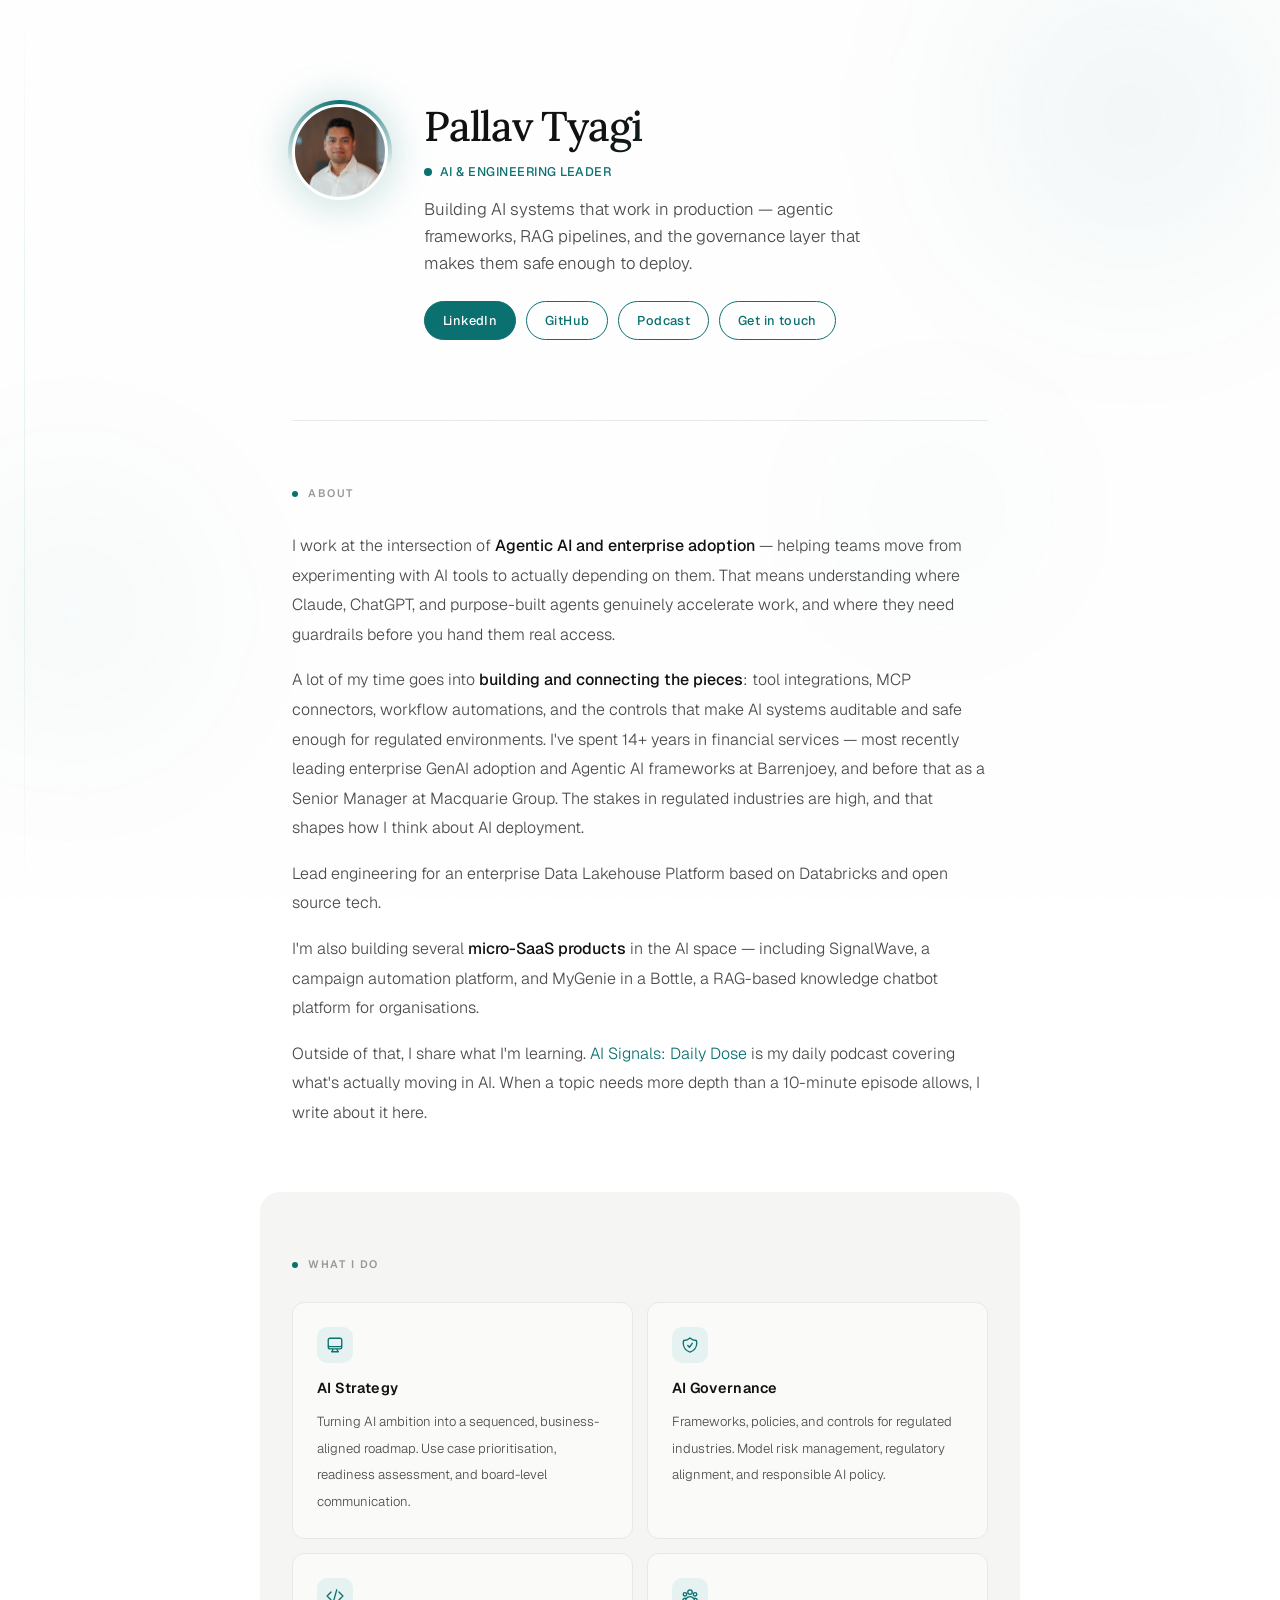
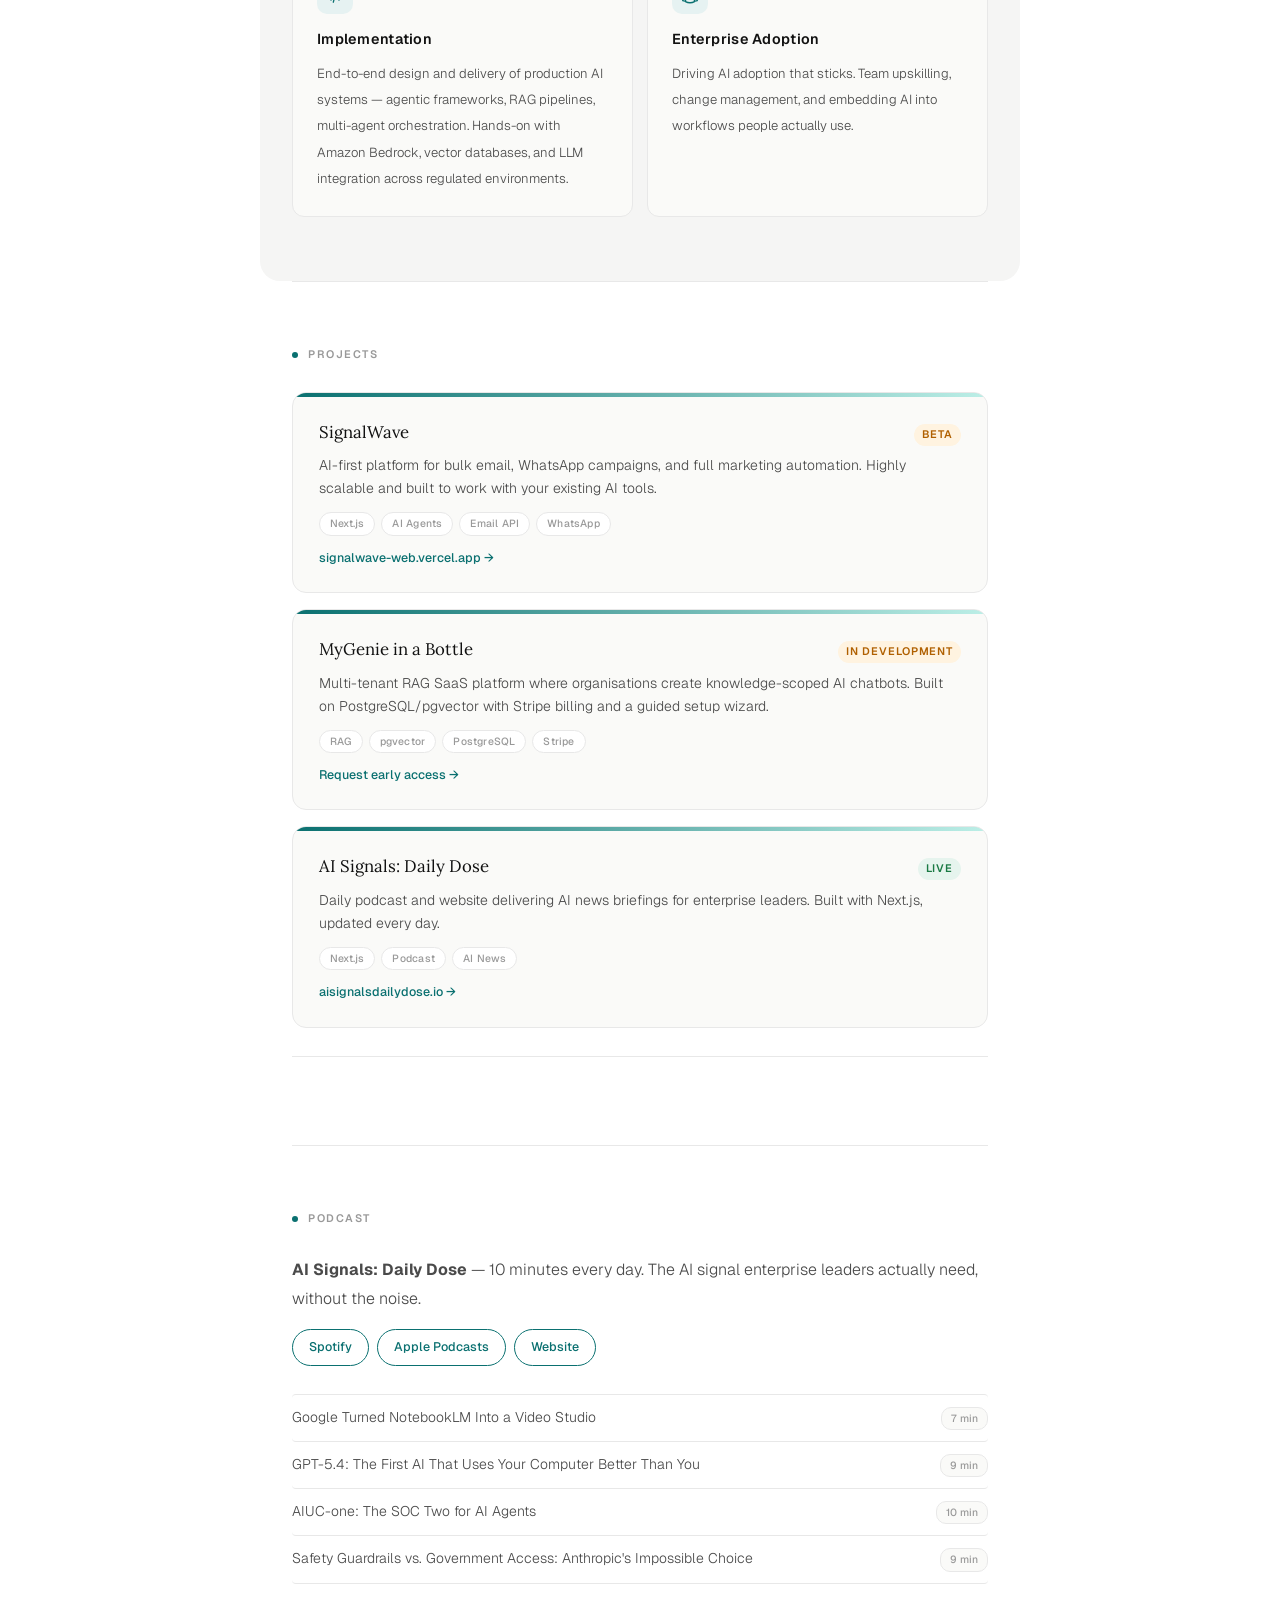
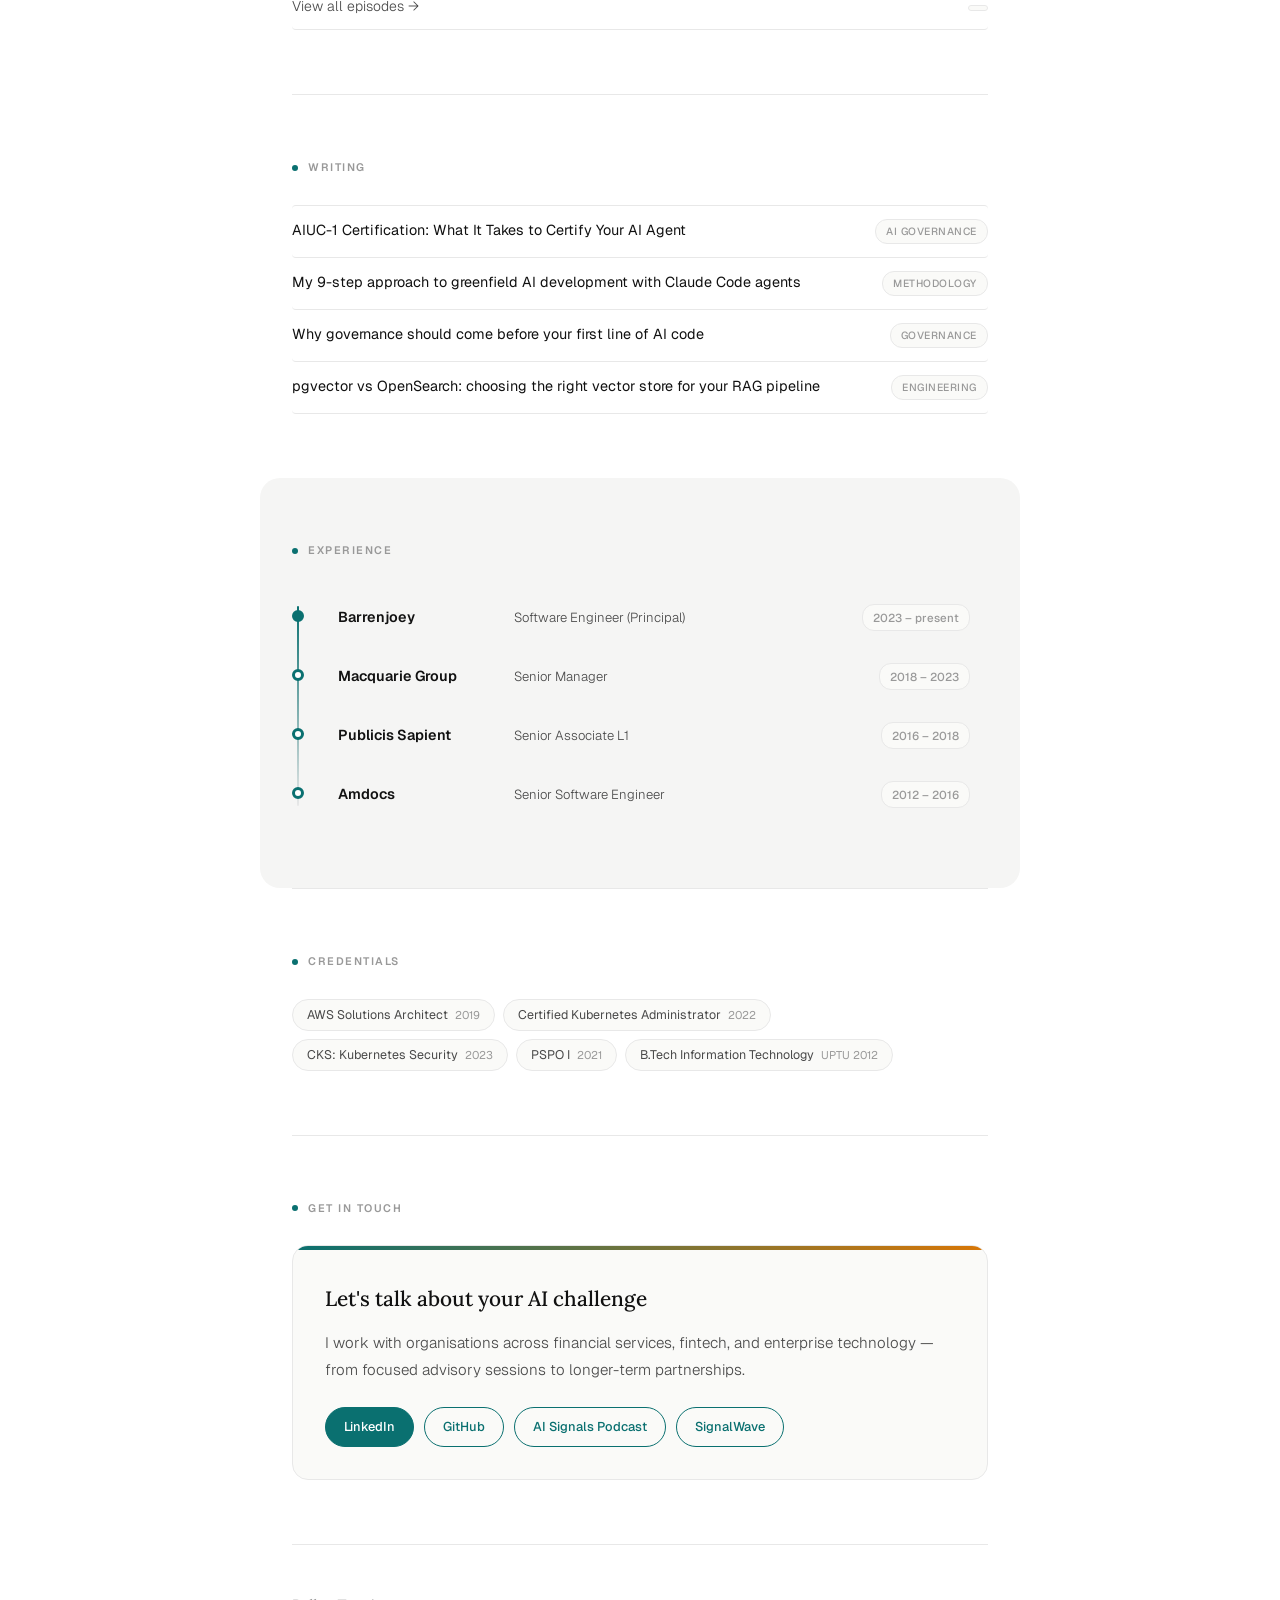
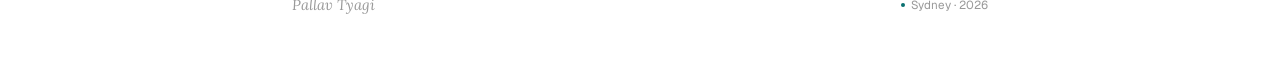
==== commit 69bb7a25: "Add AIUC-1 certification blog post with fact-checked content New blog post covering the AIUC-1 stand" ====
--- a/index.html
+++ b/index.html
@@ -220,6 +220,10 @@
     <h2 class="section-label">Writing</h2>
     <div>
       <div class="article">
+        <a class="article-title" href="blog/aiuc-1-certification-guide-agentic-ai.html">AIUC-1 Certification: What It Takes to Certify Your AI Agent</a>
+        <span class="article-tag">AI Governance</span>
+      </div>
+      <div class="article">
         <a class="article-title" href="#">My 9-step approach to greenfield AI development with Claude Code agents</a>
         <span class="article-tag">Methodology</span>
       </div>
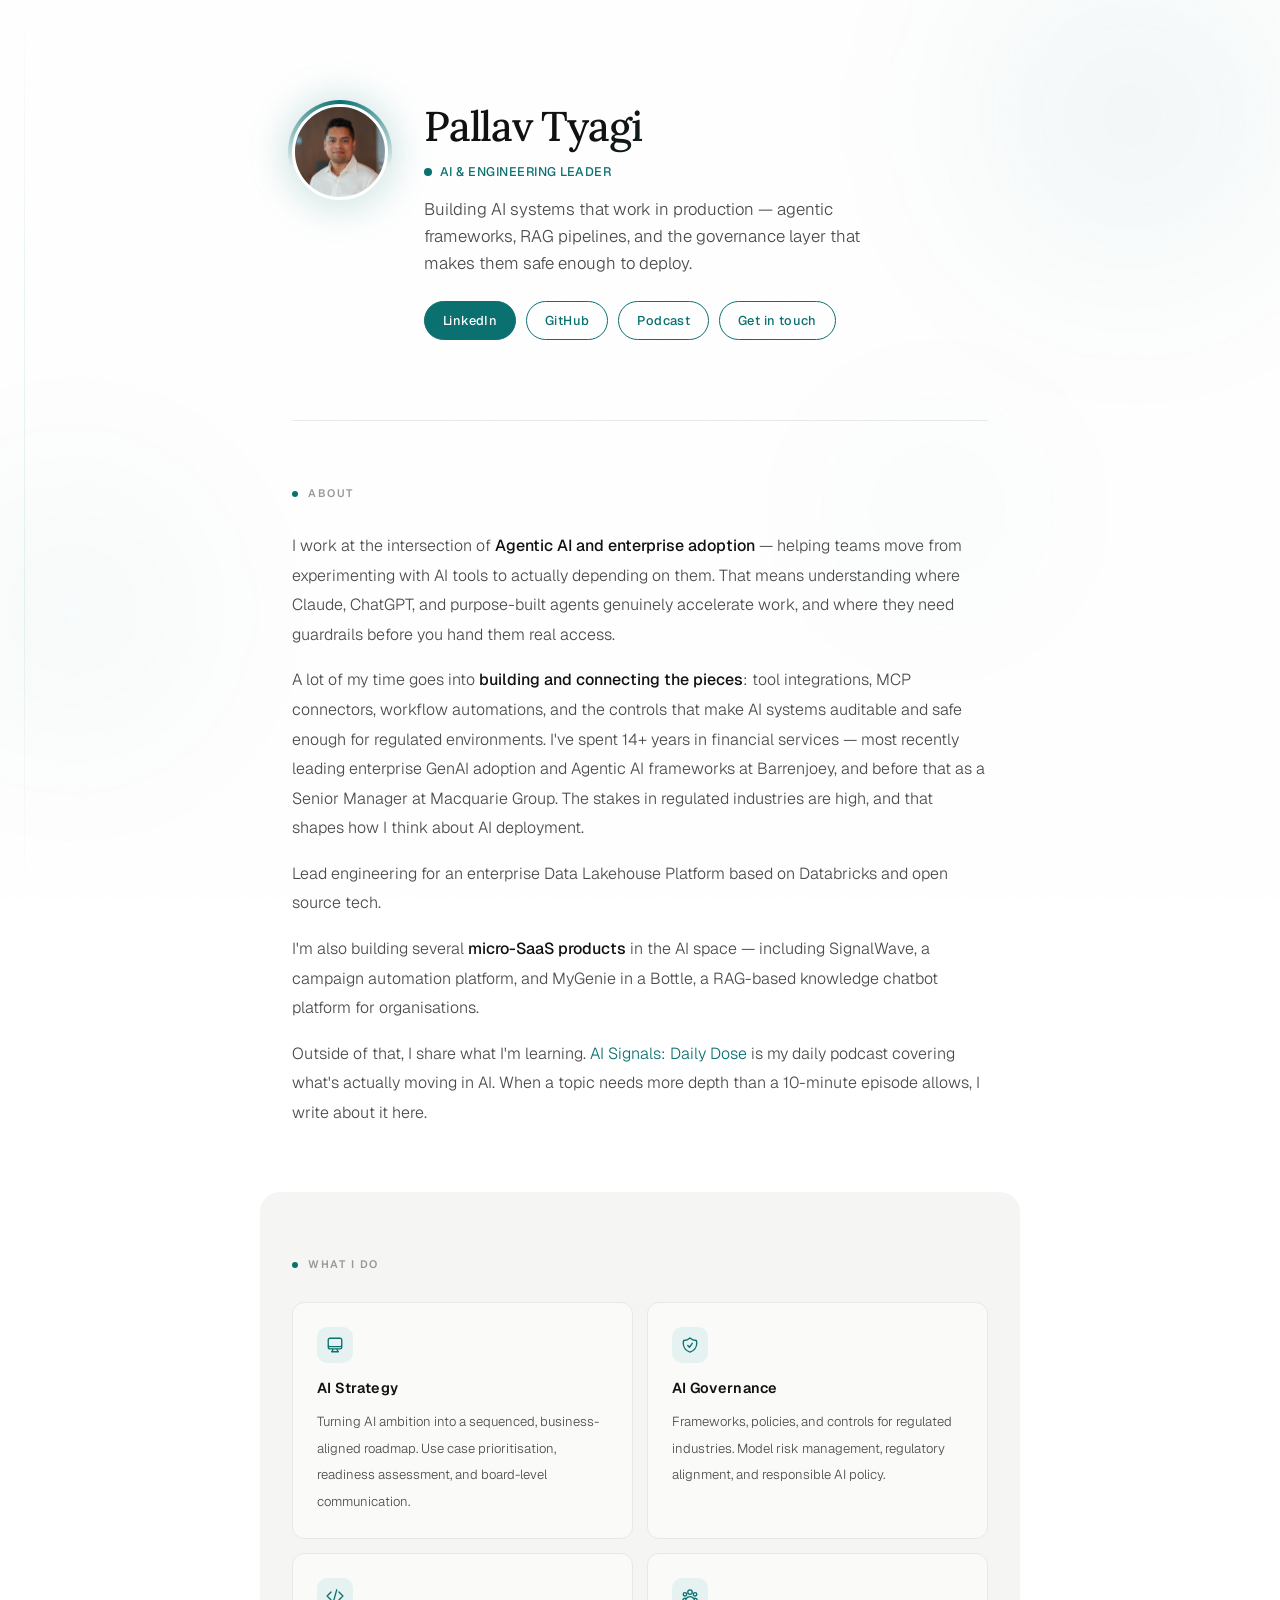
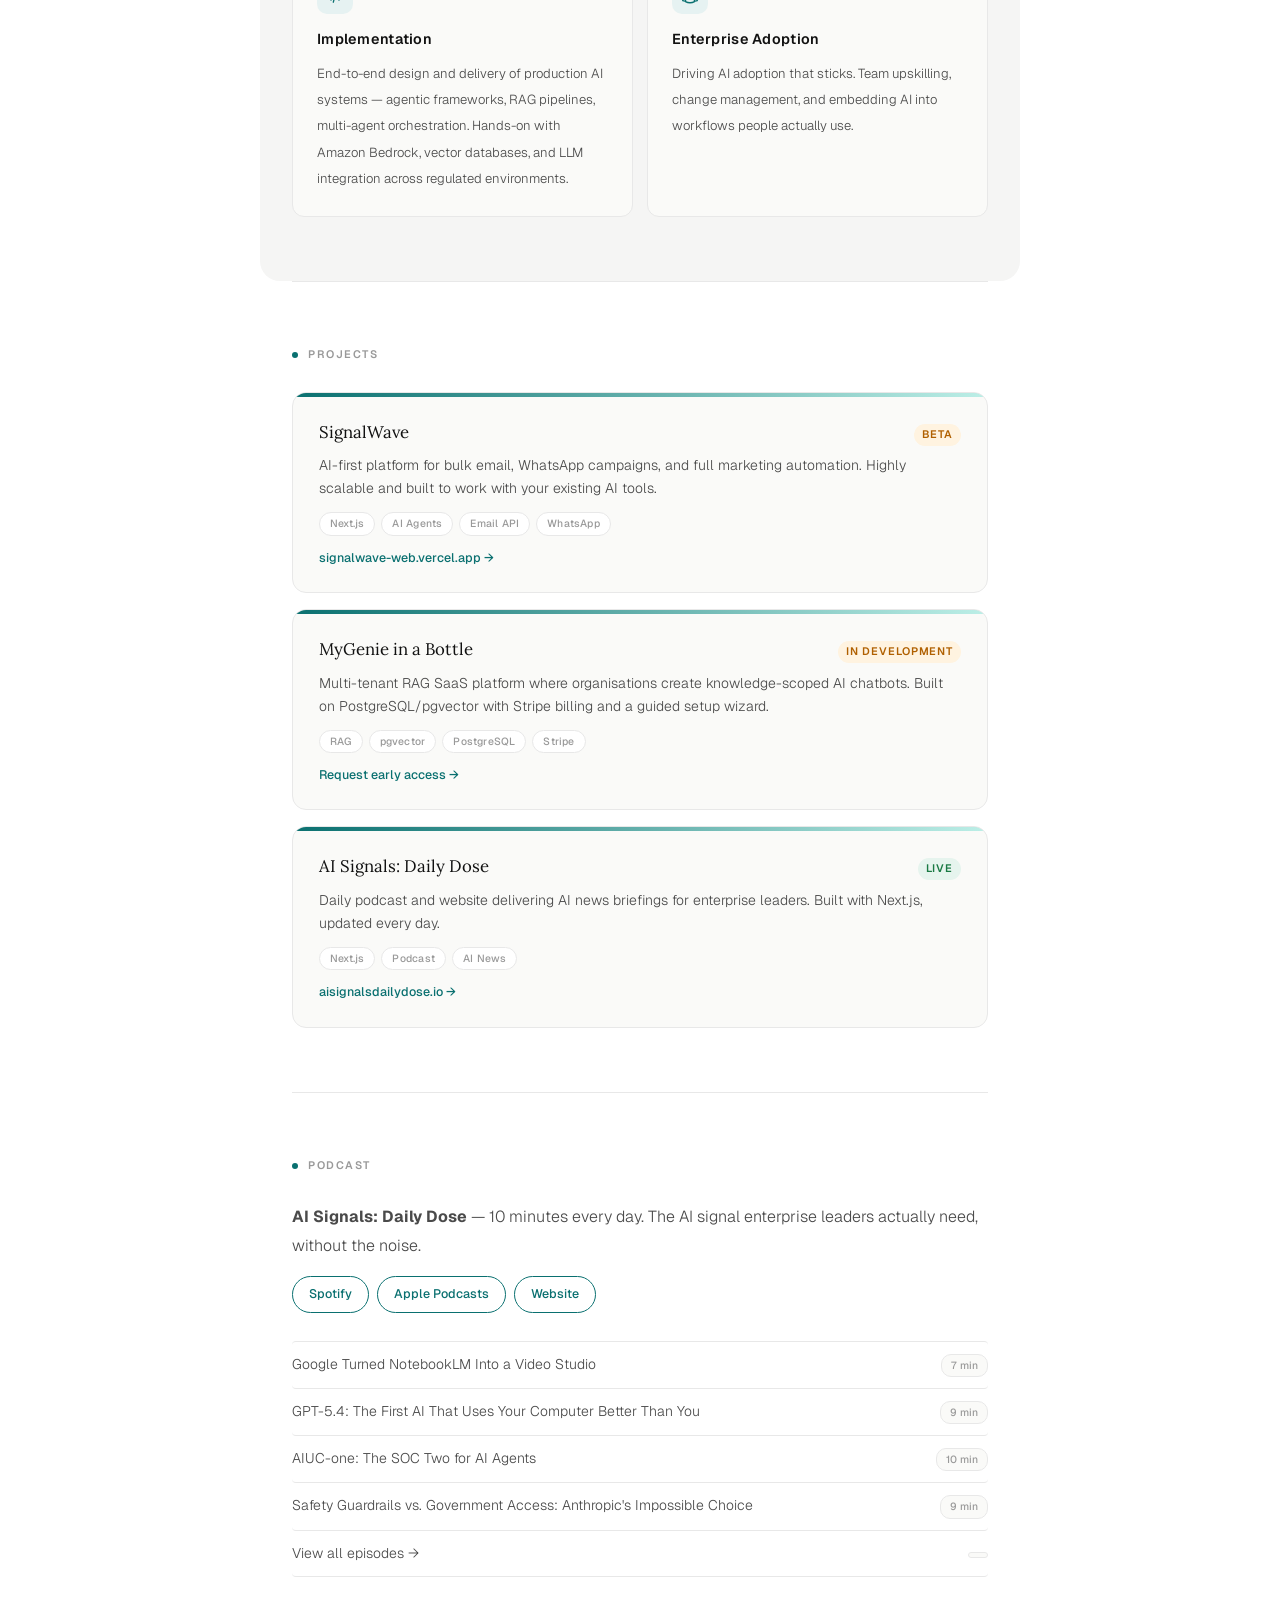
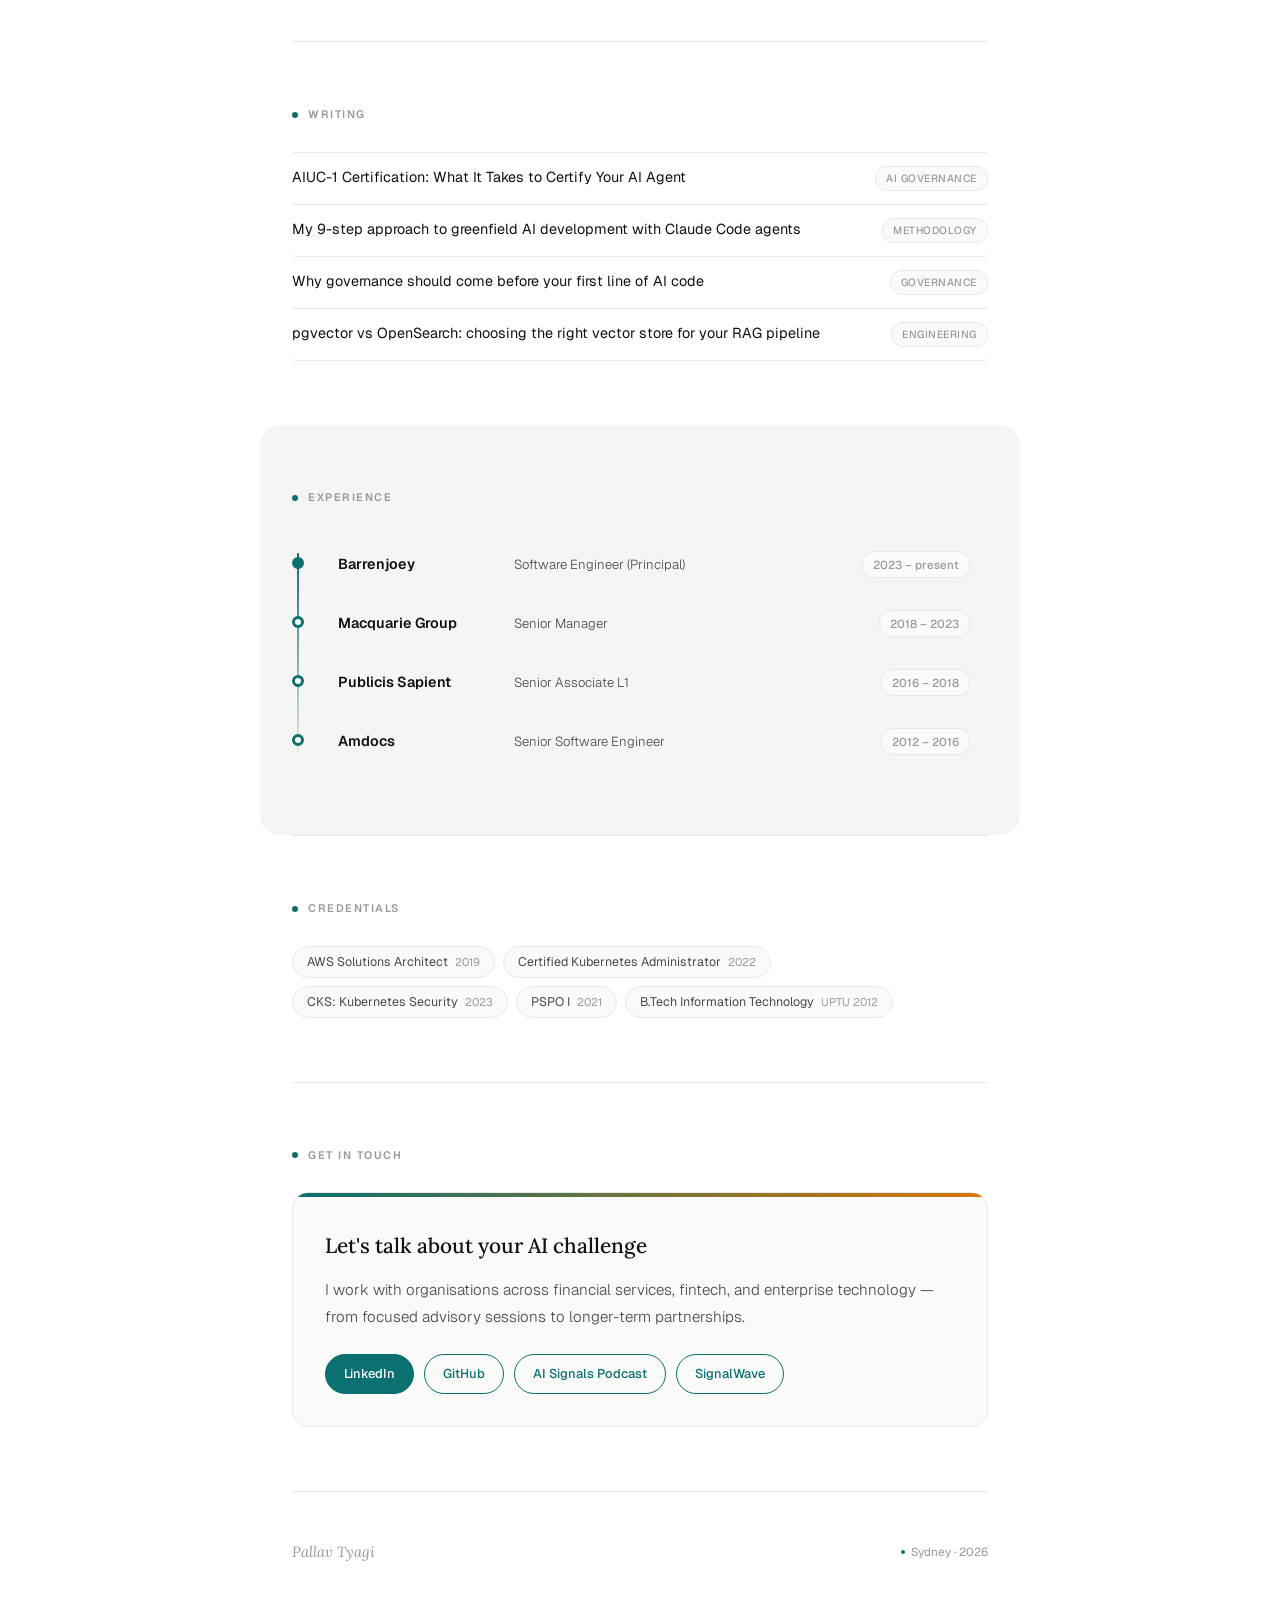
==== commit 68a025b4: "Remove GitHub stats widgets from Projects section Co-Authored-By: Claude Opus 4.6 <noreply@anthropic" ====
--- a/index.html
+++ b/index.html
@@ -168,18 +168,6 @@
 
     </div>
 
-    <div class="github-widgets">
-      <img
-        src="https://github-readme-streak-stats.herokuapp.com?user=pallavtyagi&theme=default&hide_border=true&background=FFFFFF&ring=0a7070&fire=0d8a8a&currStreakLabel=0a7070&sideLabels=999999&dates=999999&currStreakNum=1a1a1a&sideNums=1a1a1a"
-        alt="GitHub commit streak"
-        onerror="this.style.display='none'"
-      />
-      <img
-        src="https://github-readme-stats.vercel.app/api?username=pallavtyagi&show_icons=true&hide_border=true&bg_color=FFFFFF&title_color=0a7070&icon_color=0d8a8a&text_color=555555&hide_rank=true&include_all_commits=true"
-        alt="GitHub stats"
-        onerror="this.style.display='none'"
-      />
-    </div>
   </section>
 
   <!-- PODCAST -->
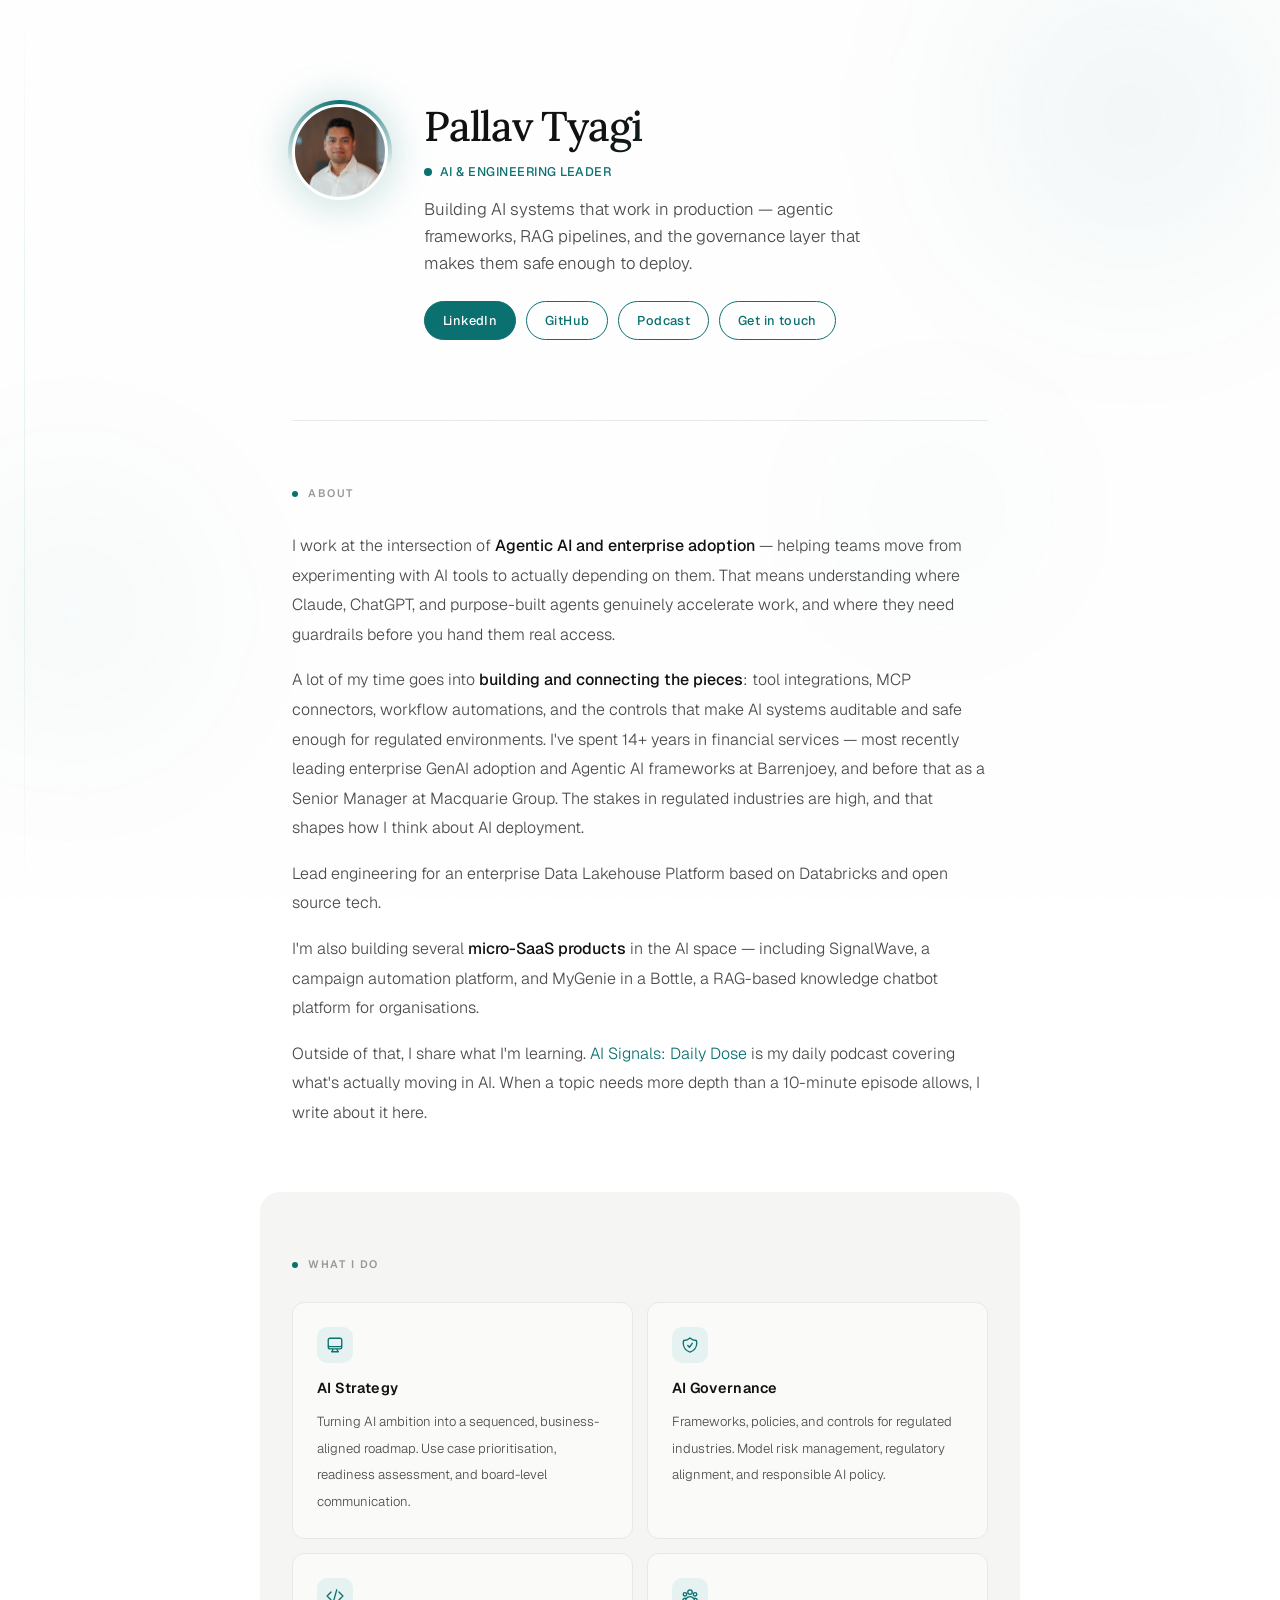
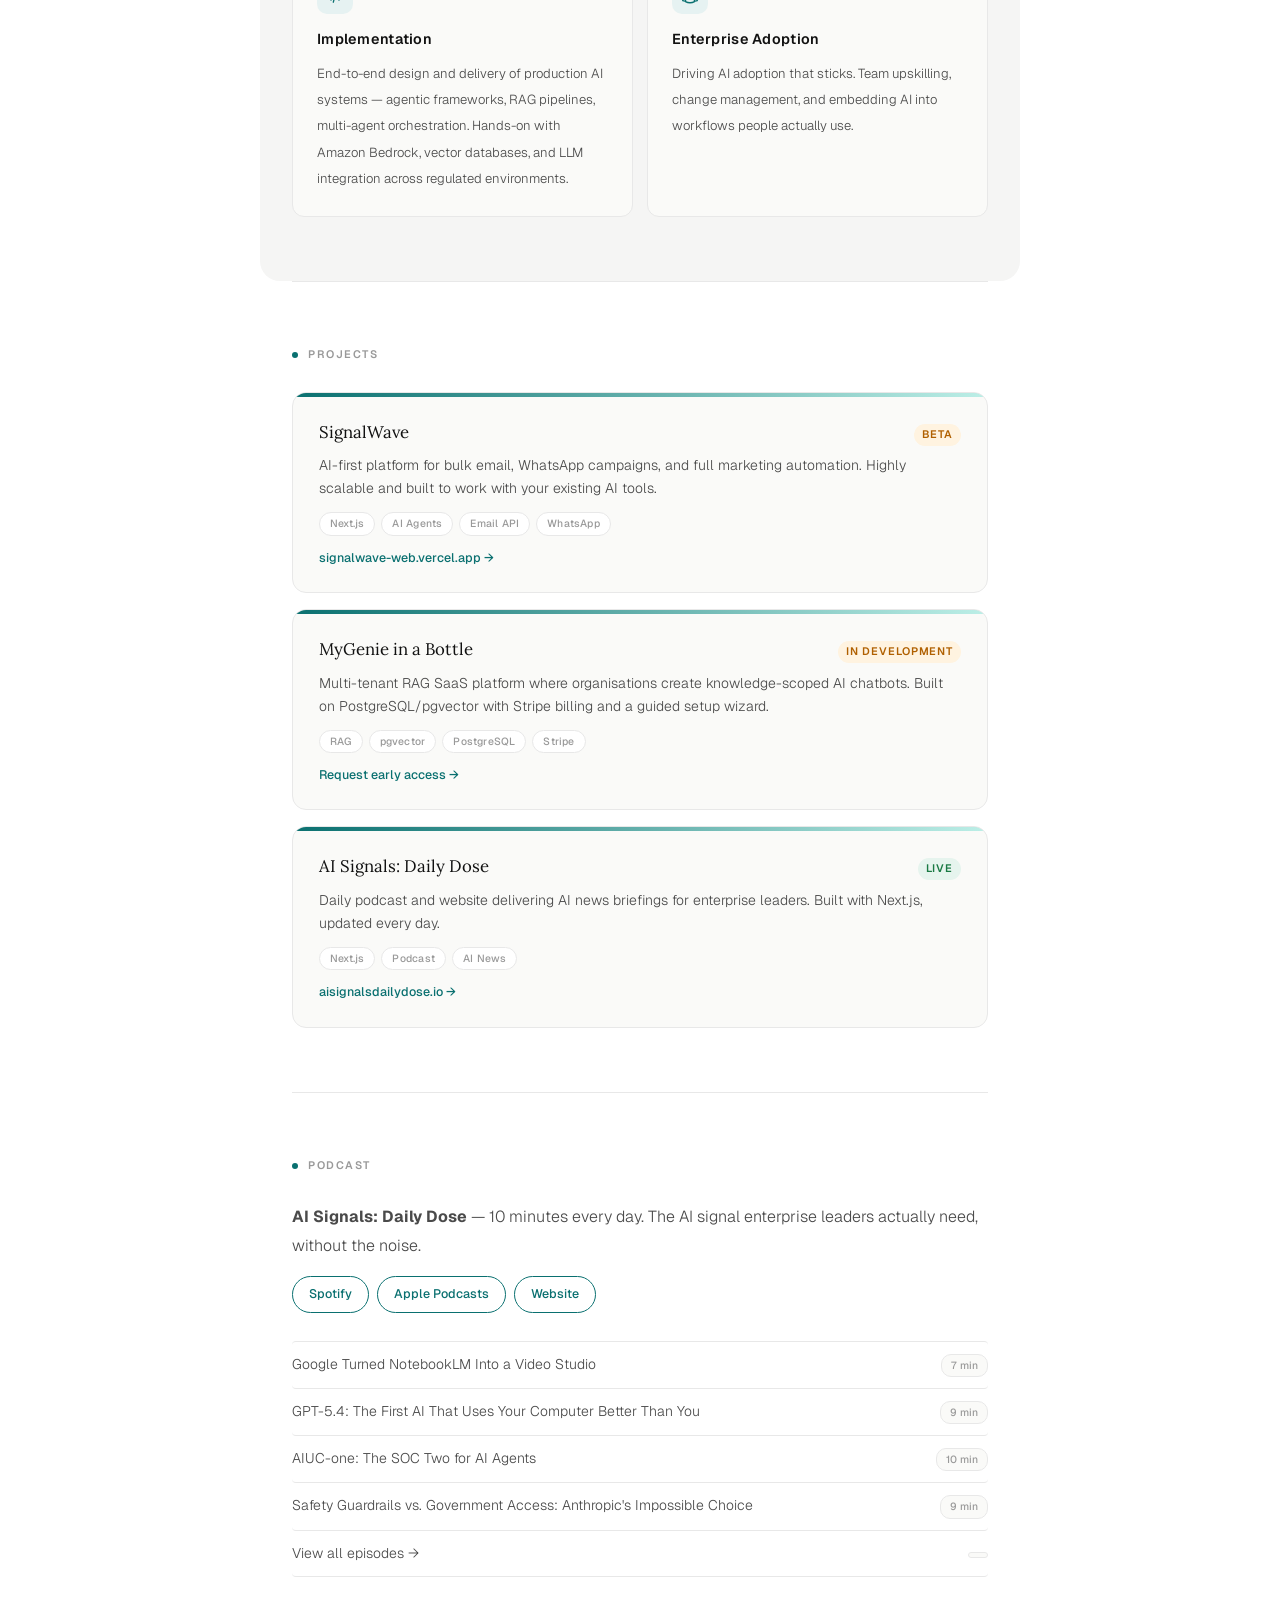
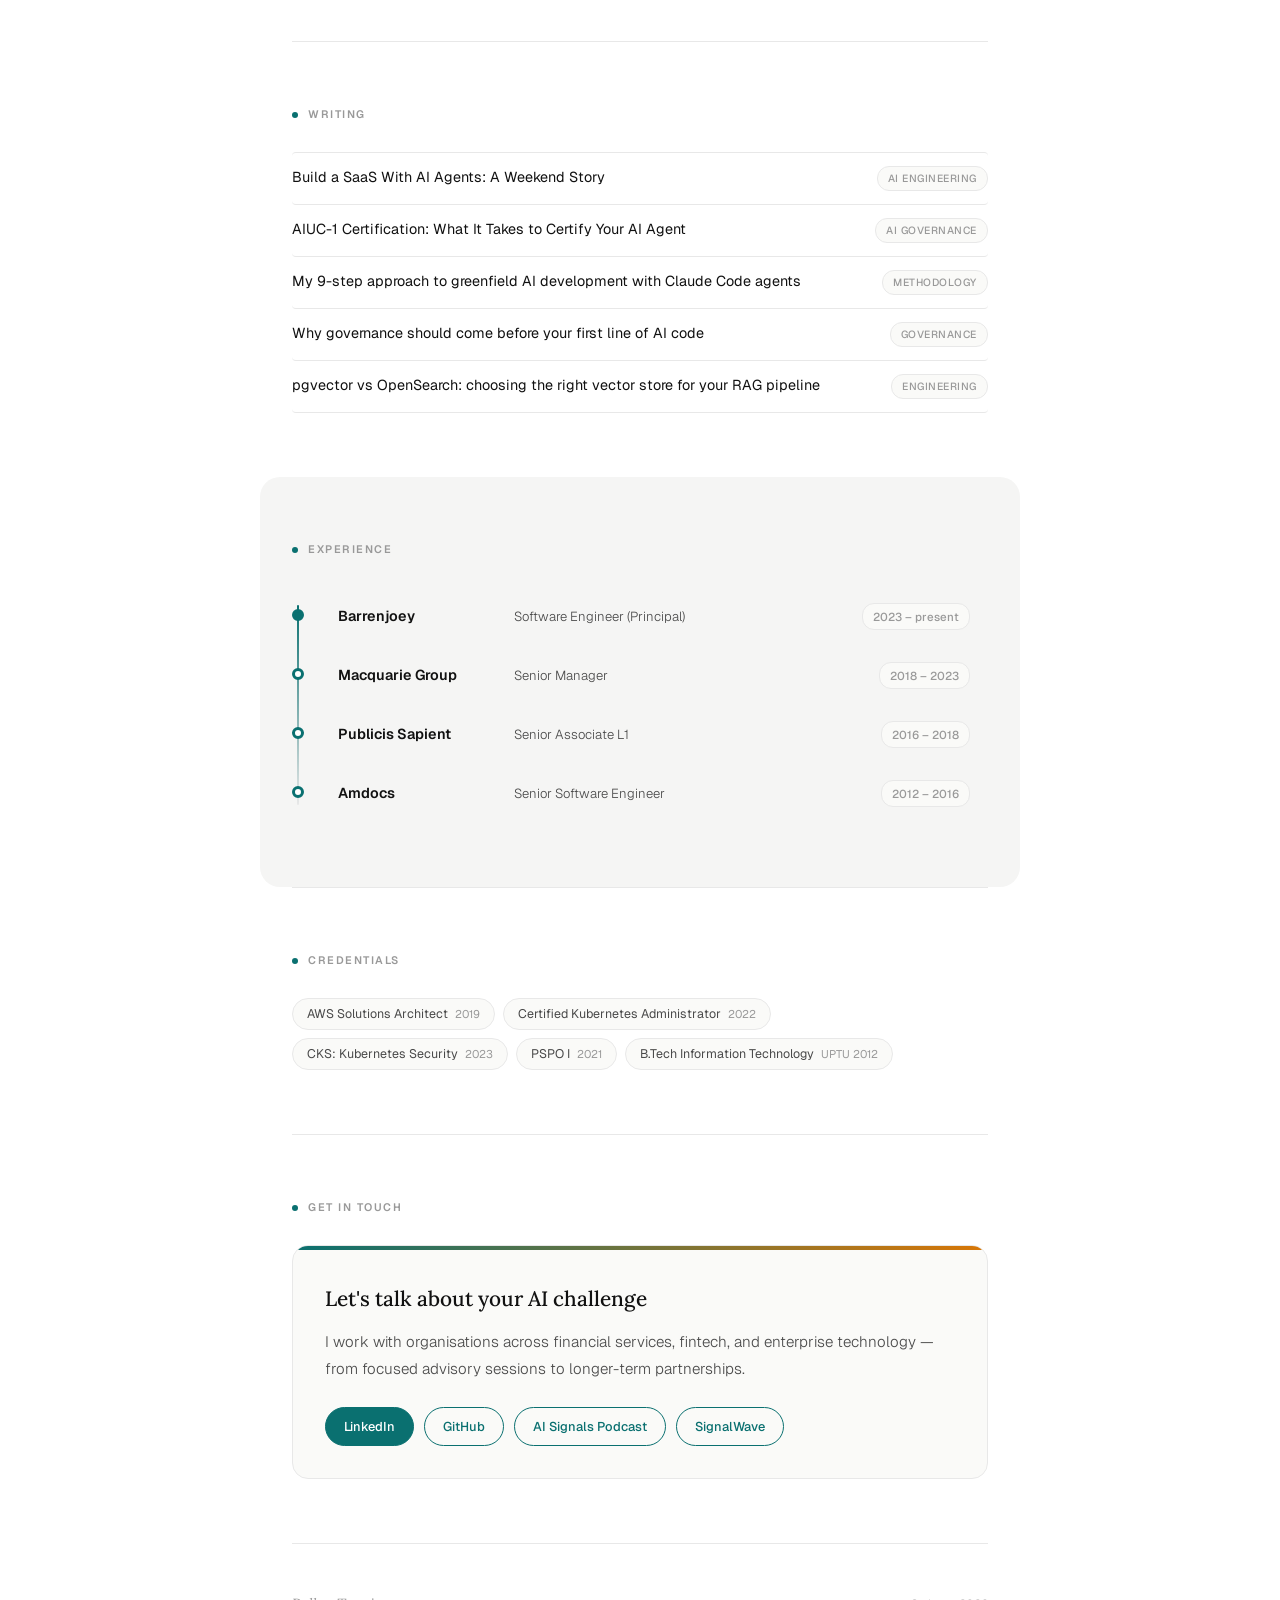
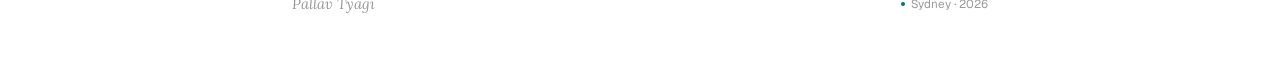
==== commit 13e68503: "new blog" ====
--- a/index.html
+++ b/index.html
@@ -208,6 +208,10 @@
     <h2 class="section-label">Writing</h2>
     <div>
       <div class="article">
+        <a class="article-title" href="blog/build-saas-with-ai-agents.html">Build a SaaS With AI Agents: A Weekend Story</a>
+        <span class="article-tag">AI Engineering</span>
+      </div>
+      <div class="article">
         <a class="article-title" href="blog/aiuc-1-certification-guide-agentic-ai.html">AIUC-1 Certification: What It Takes to Certify Your AI Agent</a>
         <span class="article-tag">AI Governance</span>
       </div>
